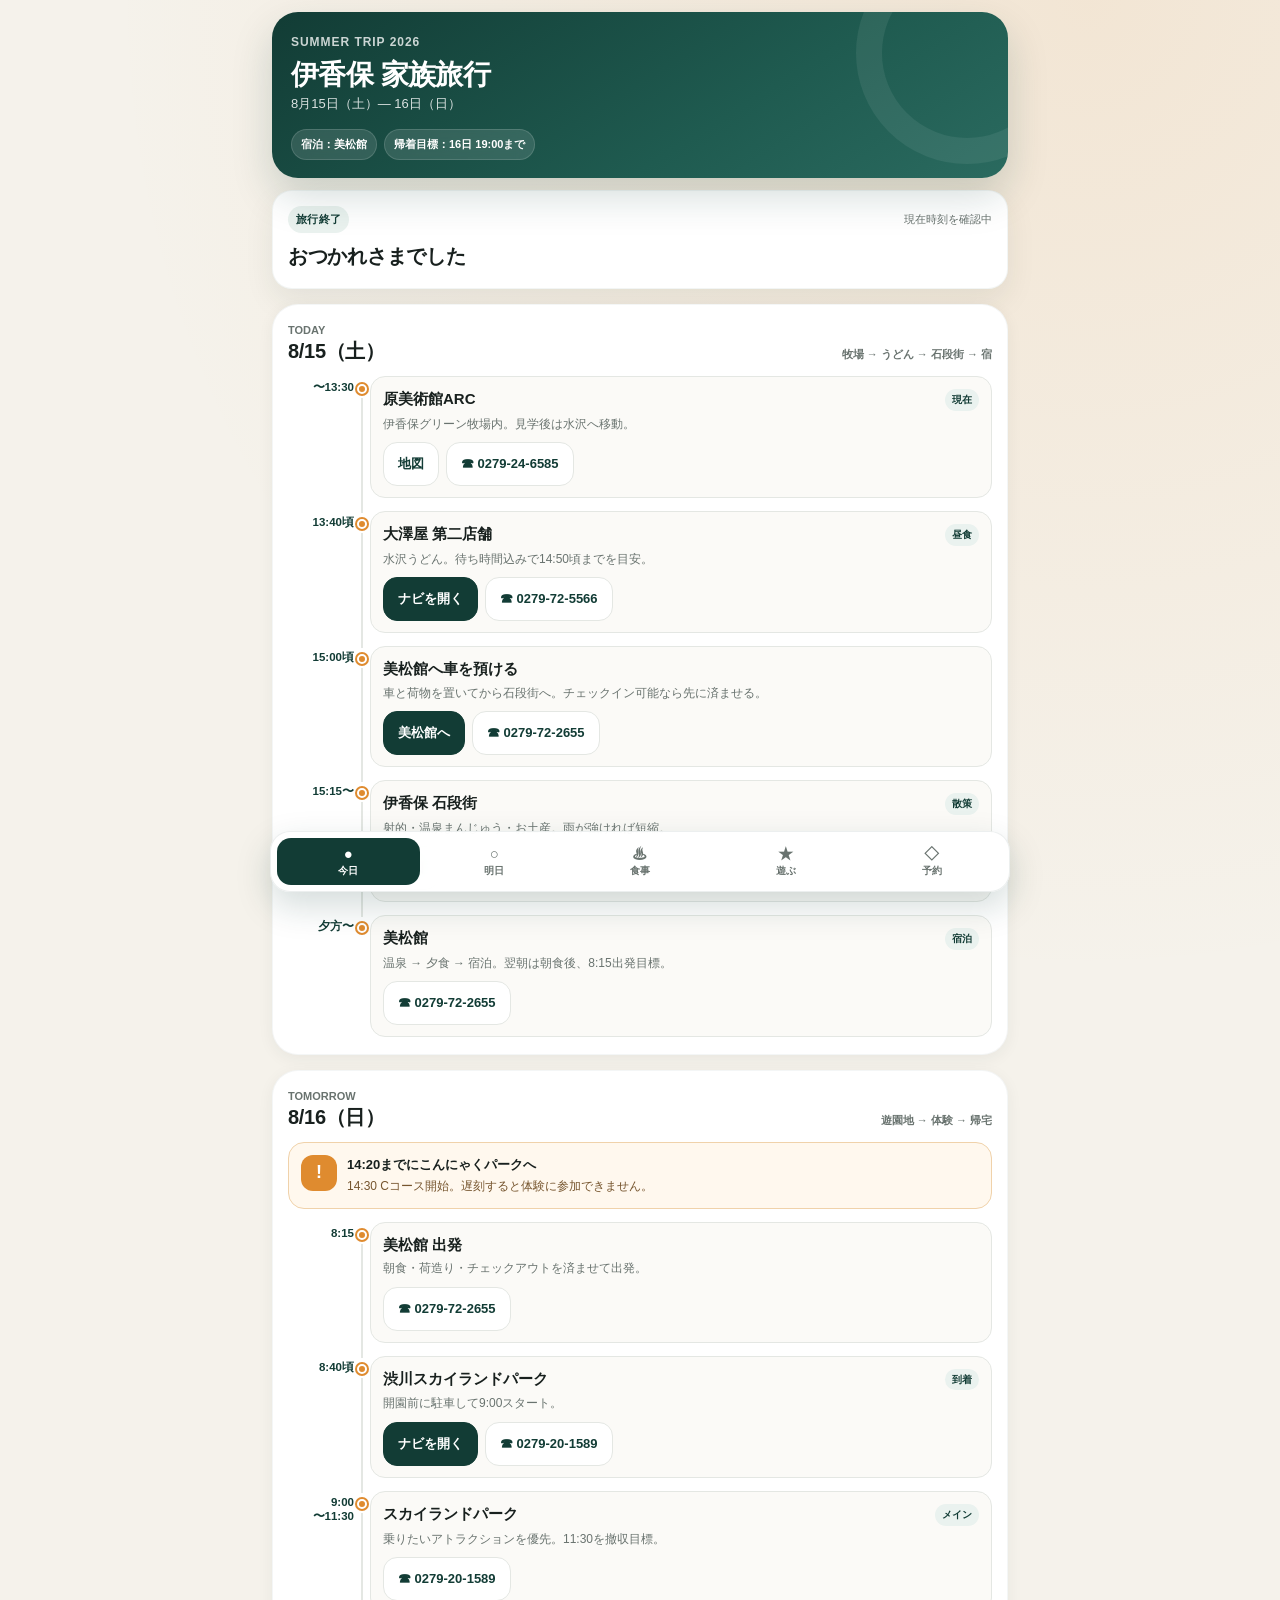
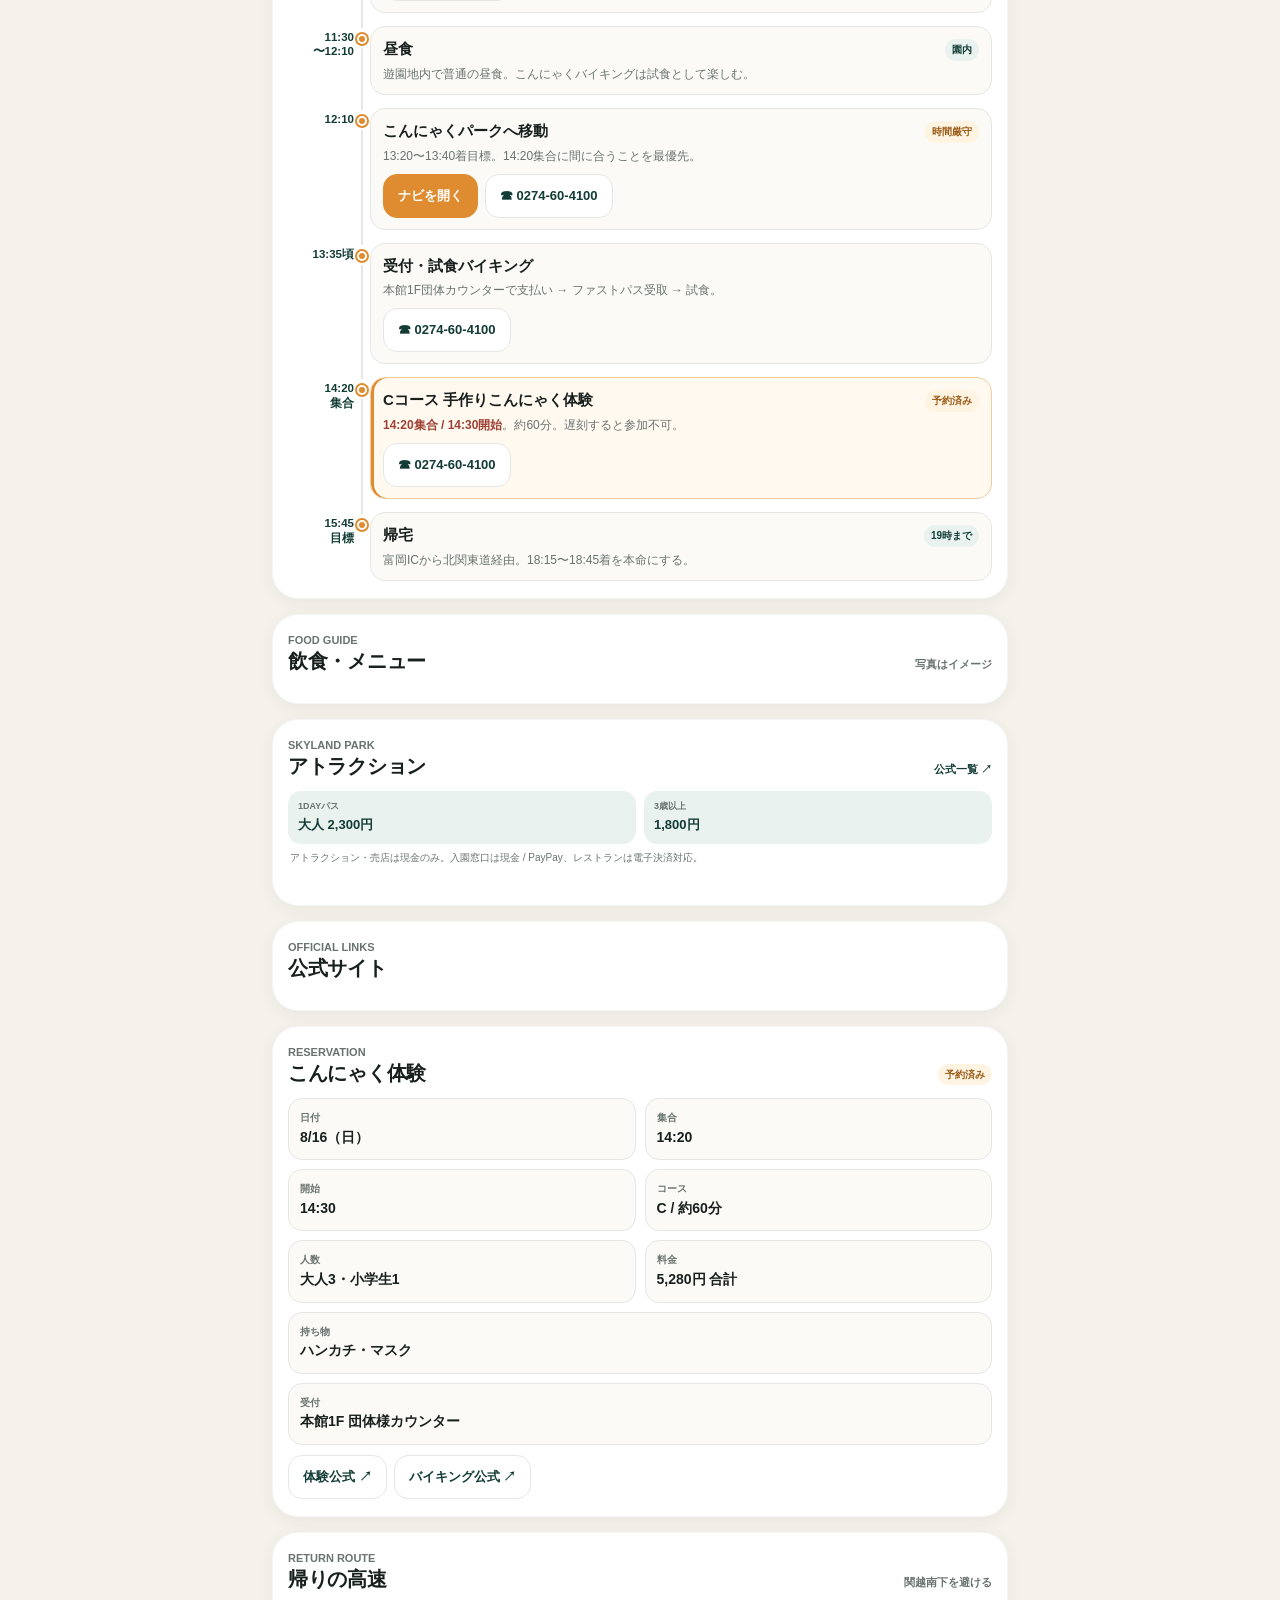
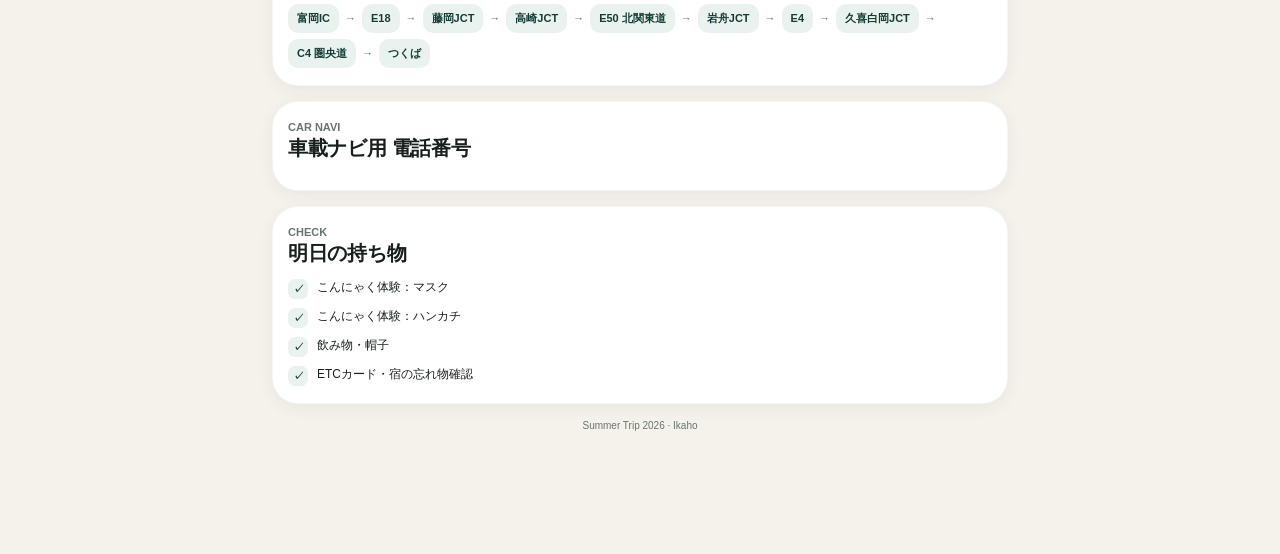
==== index.html @ 64f55c8f "Load detail cards without duplicating phonebook" ====
<!doctype html>
<html lang="ja">
<head>
  <meta charset="utf-8">
  <meta name="viewport" content="width=device-width,initial-scale=1,viewport-fit=cover">
  <meta name="theme-color" content="#123C35">
  <title>伊香保 家族旅行 2026</title>
  <link rel="stylesheet" href="styles.css">
</head>
<body>
  <main class="shell">
    <section class="hero" aria-label="旅行概要">
      <div class="eyebrow">SUMMER TRIP 2026</div>
      <h1>伊香保 家族旅行</h1>
      <p class="hero-sub">8月15日（土）— 16日（日）</p>
      <div class="hero-meta">
        <span class="meta-chip">宿泊：美松館</span>
        <span class="meta-chip">帰着目標：16日 19:00まで</span>
      </div>
    </section>

    <section class="now-card" aria-live="polite">
      <div class="now-label">
        <span id="nowBadge">次の予定</span>
        <span class="updated" id="updatedText">現在時刻を確認中</span>
      </div>
      <div class="now-main">
        <div>
          <div class="now-time" id="nowTime">—</div>
          <div class="now-title" id="nowTitle">予定を読み込み中</div>
          <div class="now-note" id="nowNote"></div>
        </div>
        <a class="action primary" id="nowAction" href="#" target="_blank" rel="noopener">ナビ</a>
      </div>
    </section>

    <section class="section" id="day1">
      <div class="section-head">
        <div><div class="section-kicker">TODAY</div><h2>8/15（土）</h2></div>
        <div class="section-kicker">牧場 → うどん → 石段街 → 宿</div>
      </div>
      <div class="timeline" id="day1Timeline"></div>
    </section>

    <section class="section" id="day2">
      <div class="section-head">
        <div><div class="section-kicker">TOMORROW</div><h2>8/16（日）</h2></div>
        <div class="section-kicker">遊園地 → 体験 → 帰宅</div>
      </div>
      <div class="alert">
        <div class="alert-icon">!</div>
        <div><strong>14:20までにこんにゃくパークへ</strong><p>14:30 Cコース開始。遅刻すると体験に参加できません。</p></div>
      </div>
      <div class="timeline" id="day2Timeline"></div>
    </section>

    <section class="section" id="food">
      <div class="section-head">
        <div><div class="section-kicker">FOOD GUIDE</div><h2>飲食・メニュー</h2></div>
        <div class="section-kicker">写真はイメージ</div>
      </div>
      <div class="media-stack" id="foodCards"></div>
    </section>

    <section class="section" id="attractions">
      <div class="section-head">
        <div><div class="section-kicker">SKYLAND PARK</div><h2>アトラクション</h2></div>
        <a class="text-link" href="https://www.skyland89.jp/attraction/" target="_blank" rel="noopener">公式一覧 ↗</a>
      </div>
      <div class="price-strip">
        <div><span>1DAYパス</span><strong>大人 2,300円</strong></div>
        <div><span>3歳以上</span><strong>1,800円</strong></div>
      </div>
      <div class="tiny-note">アトラクション・売店は現金のみ。入園窓口は現金 / PayPay、レストランは電子決済対応。</div>
      <div class="attraction-grid" id="attractionCards"></div>
      <div class="more-rides" id="moreRides"></div>
    </section>

    <section class="section" id="official">
      <div class="section-head"><div><div class="section-kicker">OFFICIAL LINKS</div><h2>公式サイト</h2></div></div>
      <div class="official-grid" id="officialLinks"></div>
    </section>

    <section class="section" id="reservation">
      <div class="section-head">
        <div><div class="section-kicker">RESERVATION</div><h2>こんにゃく体験</h2></div>
        <span class="tag orange">予約済み</span>
      </div>
      <div class="reserve-grid">
        <div class="info-box"><div class="k">日付</div><div class="v">8/16（日）</div></div>
        <div class="info-box"><div class="k">集合</div><div class="v">14:20</div></div>
        <div class="info-box"><div class="k">開始</div><div class="v">14:30</div></div>
        <div class="info-box"><div class="k">コース</div><div class="v">C / 約60分</div></div>
        <div class="info-box"><div class="k">人数</div><div class="v">大人3・小学生1</div></div>
        <div class="info-box"><div class="k">料金</div><div class="v">5,280円 合計</div></div>
        <div class="info-box wide"><div class="k">持ち物</div><div class="v">ハンカチ・マスク</div></div>
        <div class="info-box wide"><div class="k">受付</div><div class="v">本館1F 団体様カウンター</div></div>
      </div>
      <div class="button-row">
        <a class="action" href="https://www.konnyaku-park.com/kitchen/" target="_blank" rel="noopener">体験公式 ↗</a>
        <a class="action" href="https://www.konnyaku-park.com/free-buffet/" target="_blank" rel="noopener">バイキング公式 ↗</a>
      </div>
    </section>

    <section class="section" id="route">
      <div class="section-head">
        <div><div class="section-kicker">RETURN ROUTE</div><h2>帰りの高速</h2></div>
        <div class="section-kicker">関越南下を避ける</div>
      </div>
      <div class="route" id="returnRoute"></div>
    </section>

    <section class="section" id="phones">
      <div class="section-head"><div><div class="section-kicker">CAR NAVI</div><h2>車載ナビ用 電話番号</h2></div></div>
      <div class="phone-grid" id="phoneGrid"></div>
    </section>

    <section class="section">
      <div class="section-head"><div><div class="section-kicker">CHECK</div><h2>明日の持ち物</h2></div></div>
      <div class="tips">
        <div class="tip"><span class="check">✓</span><span>こんにゃく体験：マスク</span></div>
        <div class="tip"><span class="check">✓</span><span>こんにゃく体験：ハンカチ</span></div>
        <div class="tip"><span class="check">✓</span><span>飲み物・帽子</span></div>
        <div class="tip"><span class="check">✓</span><span>ETCカード・宿の忘れ物確認</span></div>
      </div>
    </section>

    <p class="fine">Summer Trip 2026 · Ikaho</p>
  </main>

  <nav class="bottom-nav" aria-label="ページ内ナビ">
    <a href="#day1" class="active"><span class="nav-icon">●</span>今日</a>
    <a href="#day2"><span class="nav-icon">○</span>明日</a>
    <a href="#food"><span class="nav-icon">♨</span>食事</a>
    <a href="#attractions"><span class="nav-icon">★</span>遊ぶ</a>
    <a href="#reservation"><span class="nav-icon">◇</span>予約</a>
  </nav>

  <script src="app.js"></script>
  <script src="details.js"></script>
</body>
</html>
---- styles.css ----
:root{
  --bg:#f5f2eb;--surface:#fff;--surface-2:#fbfaf7;--ink:#18201e;--muted:#69736f;
  --green:#123c35;--green-2:#1f5b50;--green-soft:#eaf2ef;--amber:#df8b2f;--amber-soft:#fff3e2;
  --red:#9f4135;--line:#e4e7e3;--shadow:0 12px 30px rgba(28,49,43,.08);--shadow-soft:0 4px 16px rgba(28,49,43,.06);
  --r-xl:26px;--r-lg:20px;--r-md:15px
}
*{box-sizing:border-box}html{scroll-behavior:smooth;scroll-padding-top:12px}
body{margin:0;background:radial-gradient(circle at 85% 0%,rgba(223,139,47,.12),transparent 25%),var(--bg);color:var(--ink);font-family:-apple-system,BlinkMacSystemFont,"Segoe UI","Hiragino Sans","Yu Gothic UI","Noto Sans JP",sans-serif;line-height:1.55;-webkit-font-smoothing:antialiased;padding-bottom:calc(92px + env(safe-area-inset-bottom))}
a{color:inherit}button,a{-webkit-tap-highlight-color:transparent}.shell{width:min(100%,760px);margin:0 auto;padding:12px 12px 28px}
.hero{background:linear-gradient(148deg,#123c35 0%,#1f5b50 62%,#2a6a5f 100%);color:#fff;border-radius:var(--r-xl);padding:21px 19px 18px;box-shadow:0 18px 40px rgba(18,60,53,.18);position:relative;overflow:hidden}
.hero:after{content:"";position:absolute;width:170px;height:170px;border-radius:50%;right:-70px;top:-70px;border:26px solid rgba(255,255,255,.07)}
.eyebrow{font-size:12px;letter-spacing:.08em;font-weight:800;opacity:.78}.hero h1{margin:7px 0 3px;font-size:28px;line-height:1.15;letter-spacing:-.02em}.hero-sub{font-size:13px;opacity:.84;margin:0}.hero-meta{display:flex;gap:7px;flex-wrap:wrap;margin-top:15px}.meta-chip{font-size:11px;font-weight:750;background:rgba(255,255,255,.12);border:1px solid rgba(255,255,255,.14);padding:6px 9px;border-radius:999px;backdrop-filter:blur(8px)}
.now-card{margin-top:12px;background:var(--surface);border-radius:var(--r-lg);padding:15px;box-shadow:var(--shadow);border:1px solid rgba(18,60,53,.05)}.now-label{display:flex;justify-content:space-between;align-items:center;gap:10px;margin-bottom:9px}.now-label span:first-child{font-size:11px;font-weight:850;color:var(--green);background:var(--green-soft);padding:5px 8px;border-radius:999px;letter-spacing:.03em}.now-label .updated{font-size:11px;color:var(--muted)}.now-main{display:grid;grid-template-columns:1fr auto;gap:12px;align-items:center}.now-time{font-size:12px;color:var(--muted);font-weight:750}.now-title{font-size:20px;line-height:1.25;font-weight:850;margin-top:2px;letter-spacing:-.015em}.now-note{font-size:12px;color:var(--muted);margin-top:4px}
.action{display:inline-flex;align-items:center;justify-content:center;gap:6px;min-width:44px;min-height:44px;padding:0 14px;border-radius:14px;text-decoration:none;font-size:13px;font-weight:800;border:1px solid var(--line);background:#fff;color:var(--green);white-space:nowrap}.action.primary{background:var(--green);color:#fff;border-color:var(--green)}.action.warn{background:var(--amber);color:#fff;border-color:var(--amber)}.action.small{min-height:44px;padding:0 11px;font-size:12px;border-radius:11px}.text-link{font-size:11px;font-weight:800;text-decoration:none;color:var(--green)}
.section{margin-top:15px;background:var(--surface);border-radius:var(--r-xl);padding:17px 15px;box-shadow:var(--shadow-soft);border:1px solid rgba(18,60,53,.045)}.section-head{display:flex;justify-content:space-between;align-items:end;gap:10px;margin-bottom:13px}.section h2{margin:0;font-size:20px;line-height:1.2;letter-spacing:-.015em}.section-kicker{font-size:11px;color:var(--muted);font-weight:750}.timeline{display:flex;flex-direction:column}.event{display:grid;grid-template-columns:66px 1fr;gap:16px;position:relative;padding-bottom:13px}.event:last-child{padding-bottom:0}.event:before{content:"";position:absolute;left:73px;top:22px;bottom:-2px;width:2px;background:var(--line)}.event:last-child:before{display:none}.time{font-size:11.5px;font-weight:850;color:var(--green);padding-top:4px;text-align:right;line-height:1.25}.dot{position:absolute;left:69px;top:8px;width:10px;height:10px;border-radius:50%;background:var(--amber);border:2px solid var(--surface);box-shadow:0 0 0 2px var(--amber)}.event-card{background:var(--surface-2);border:1px solid var(--line);border-radius:var(--r-md);padding:12px 12px 11px}.event-card.current{border-color:#b7d1ca;background:#f4faf7;box-shadow:inset 3px 0 0 var(--green)}.event-card.reserve{border-color:#f0cc9e;background:#fff9f0;box-shadow:inset 3px 0 0 var(--amber)}.title-row{display:flex;align-items:start;justify-content:space-between;gap:8px}.event-title{font-size:15px;font-weight:850;line-height:1.35}.tag{flex:none;font-size:10px;font-weight:850;padding:3px 7px;border-radius:999px;background:var(--green-soft);color:var(--green)}.tag.orange{background:var(--amber-soft);color:#9b5a15}.event-text{font-size:12px;color:var(--muted);margin-top:4px}.event-phone{font-size:11px;font-weight:800;color:var(--green);margin-top:6px}.event-actions{display:flex;gap:7px;flex-wrap:wrap;margin-top:9px}.alert{display:grid;grid-template-columns:36px 1fr;gap:10px;align-items:start;background:#fff8ee;border:1px solid #f0d2aa;border-radius:16px;padding:12px;margin:1px 0 13px}.alert-icon{width:36px;height:36px;border-radius:12px;background:var(--amber);color:#fff;display:flex;align-items:center;justify-content:center;font-weight:900;font-size:18px}.alert strong{display:block;font-size:13px}.alert p{margin:2px 0 0;font-size:12px;color:#76552e}
.media-stack{display:grid;gap:11px}.media-card{display:grid;grid-template-columns:108px 1fr;min-height:120px;border:1px solid var(--line);border-radius:17px;overflow:hidden;background:var(--surface-2)}.media-thumb{position:relative;min-height:120px;background:linear-gradient(135deg,var(--green-soft),#d8e6df);overflow:hidden}.media-thumb img{width:100%;height:100%;position:absolute;inset:0;object-fit:cover}.media-thumb.img-fallback:after{content:"PHOTO";position:absolute;inset:0;display:grid;place-items:center;color:var(--green);font-size:10px;font-weight:900;letter-spacing:.08em}.media-body{padding:11px 11px 10px;min-width:0}.media-overline{font-size:9px;font-weight:850;color:var(--amber);letter-spacing:.06em}.media-title{font-size:15px;font-weight:900;margin-top:2px}.media-desc{font-size:11px;color:var(--muted);margin-top:3px}.menu-list{display:flex;flex-wrap:wrap;gap:5px;margin-top:8px}.menu-chip{font-size:10px;font-weight:750;padding:4px 7px;border-radius:999px;background:#fff;border:1px solid var(--line)}.card-links{display:flex;flex-wrap:wrap;gap:6px;margin-top:9px}.card-links a{font-size:10px;font-weight:850;text-decoration:none;color:var(--green);padding:6px 8px;border:1px solid var(--line);background:#fff;border-radius:9px}.notice-line{font-size:10px;color:#8a612d;margin-top:7px;font-weight:700}
.price-strip{display:grid;grid-template-columns:1fr 1fr;gap:8px;margin-bottom:6px}.price-strip>div{background:var(--green-soft);border-radius:13px;padding:9px 10px}.price-strip span{display:block;font-size:9px;color:var(--muted);font-weight:750}.price-strip strong{display:block;font-size:13px;color:var(--green);margin-top:1px}.tiny-note{font-size:10px;color:var(--muted);margin:6px 2px 12px}.attraction-grid{display:grid;grid-template-columns:1fr 1fr;gap:9px}.ride-card{border:1px solid var(--line);border-radius:15px;overflow:hidden;background:var(--surface-2)}.ride-photo{aspect-ratio:16/10;background:linear-gradient(135deg,#dfece7,#f4e5ce);overflow:hidden;position:relative}.ride-photo img{width:100%;height:100%;object-fit:cover;position:absolute;inset:0}.ride-photo.img-fallback:after{content:"RIDE";position:absolute;inset:0;display:grid;place-items:center;font-size:10px;font-weight:900;color:var(--green)}.ride-body{padding:9px}.ride-title{font-size:13px;font-weight:900;line-height:1.3}.ride-meta{font-size:10px;color:var(--muted);margin-top:3px;min-height:30px}.ride-price{font-size:11px;font-weight:850;color:var(--green);margin-top:5px}.ride-link{display:inline-block;margin-top:7px;font-size:10px;font-weight:850;text-decoration:none;color:var(--green)}.more-rides{display:flex;flex-wrap:wrap;gap:5px;margin-top:10px}.more-rides span{font-size:10px;padding:5px 7px;border-radius:999px;background:#f2f4f2;color:#52605b;font-weight:700}
.official-grid{display:grid;grid-template-columns:1fr 1fr;gap:8px}.official-link{display:flex;align-items:center;justify-content:space-between;gap:8px;padding:11px 12px;border:1px solid var(--line);background:var(--surface-2);border-radius:13px;text-decoration:none}.official-link strong{font-size:12px}.official-link span{font-size:13px;color:var(--green)}
.reserve-grid{display:grid;grid-template-columns:1fr 1fr;gap:9px}.info-box{background:var(--surface-2);border:1px solid var(--line);border-radius:14px;padding:11px}.info-box .k{font-size:10px;color:var(--muted);font-weight:750}.info-box .v{font-size:14px;font-weight:850;margin-top:1px}.info-box.wide{grid-column:1/-1}.button-row{display:flex;flex-wrap:wrap;gap:7px;margin-top:10px}.route{display:flex;flex-wrap:wrap;gap:6px;align-items:center}.route-chip{background:var(--green-soft);color:var(--green);padding:6px 9px;border-radius:10px;font-size:11px;font-weight:800}.route-arrow{font-size:11px;color:var(--muted)}
.phone-grid{display:grid;grid-template-columns:1fr 1fr;gap:8px}.phone-item{padding:10px 11px;border:1px solid var(--line);background:var(--surface-2);border-radius:13px}.phone-name{font-size:11px;color:var(--muted);font-weight:750}.phone-number{font-size:14px;font-weight:900;margin-top:2px}.phone-number a{text-decoration:none;color:var(--green)}
.tips{display:grid;gap:8px}.tip{display:flex;gap:9px;align-items:flex-start;font-size:12px}.check{width:20px;height:20px;flex:none;border-radius:7px;background:var(--green-soft);color:var(--green);display:flex;align-items:center;justify-content:center;font-weight:900;font-size:11px;margin-top:1px}.bottom-nav{position:fixed;left:50%;transform:translateX(-50%);bottom:max(8px,env(safe-area-inset-bottom));width:min(calc(100% - 20px),740px);z-index:50;display:grid;grid-template-columns:repeat(5,1fr);gap:3px;background:rgba(255,255,255,.94);border:1px solid rgba(18,60,53,.08);box-shadow:0 14px 35px rgba(18,60,53,.18);border-radius:20px;padding:6px;backdrop-filter:blur(18px)}.bottom-nav a{text-decoration:none;text-align:center;border-radius:14px;padding:8px 2px 7px;font-size:10px;font-weight:800;color:var(--muted);line-height:1.2;min-height:47px}.bottom-nav a.active{background:var(--green);color:#fff}.nav-icon{display:block;font-size:15px;line-height:1;margin-bottom:4px}.fine{font-size:10px;color:var(--muted);text-align:center;margin:14px 0 0}.danger{color:var(--red)}
@media(max-width:430px){.shell{padding:10px 10px 22px}.hero{padding:19px 17px 16px;border-radius:23px}.hero h1{font-size:26px}.now-title{font-size:18px}.section{padding:15px 13px;border-radius:22px}.event{grid-template-columns:64px 1fr;gap:16px}.event:before{left:71px}.dot{left:67px}.media-card{grid-template-columns:100px 1fr}.official-grid,.phone-grid{grid-template-columns:1fr 1fr}}
@media(max-width:360px){.now-main{grid-template-columns:1fr}.now-main .action{width:100%}.reserve-grid,.price-strip,.attraction-grid,.official-grid,.phone-grid{grid-template-columns:1fr}.info-box.wide{grid-column:auto}.media-card{grid-template-columns:1fr}.media-thumb{aspect-ratio:16/7;min-height:0}.bottom-nav a{font-size:9px}}
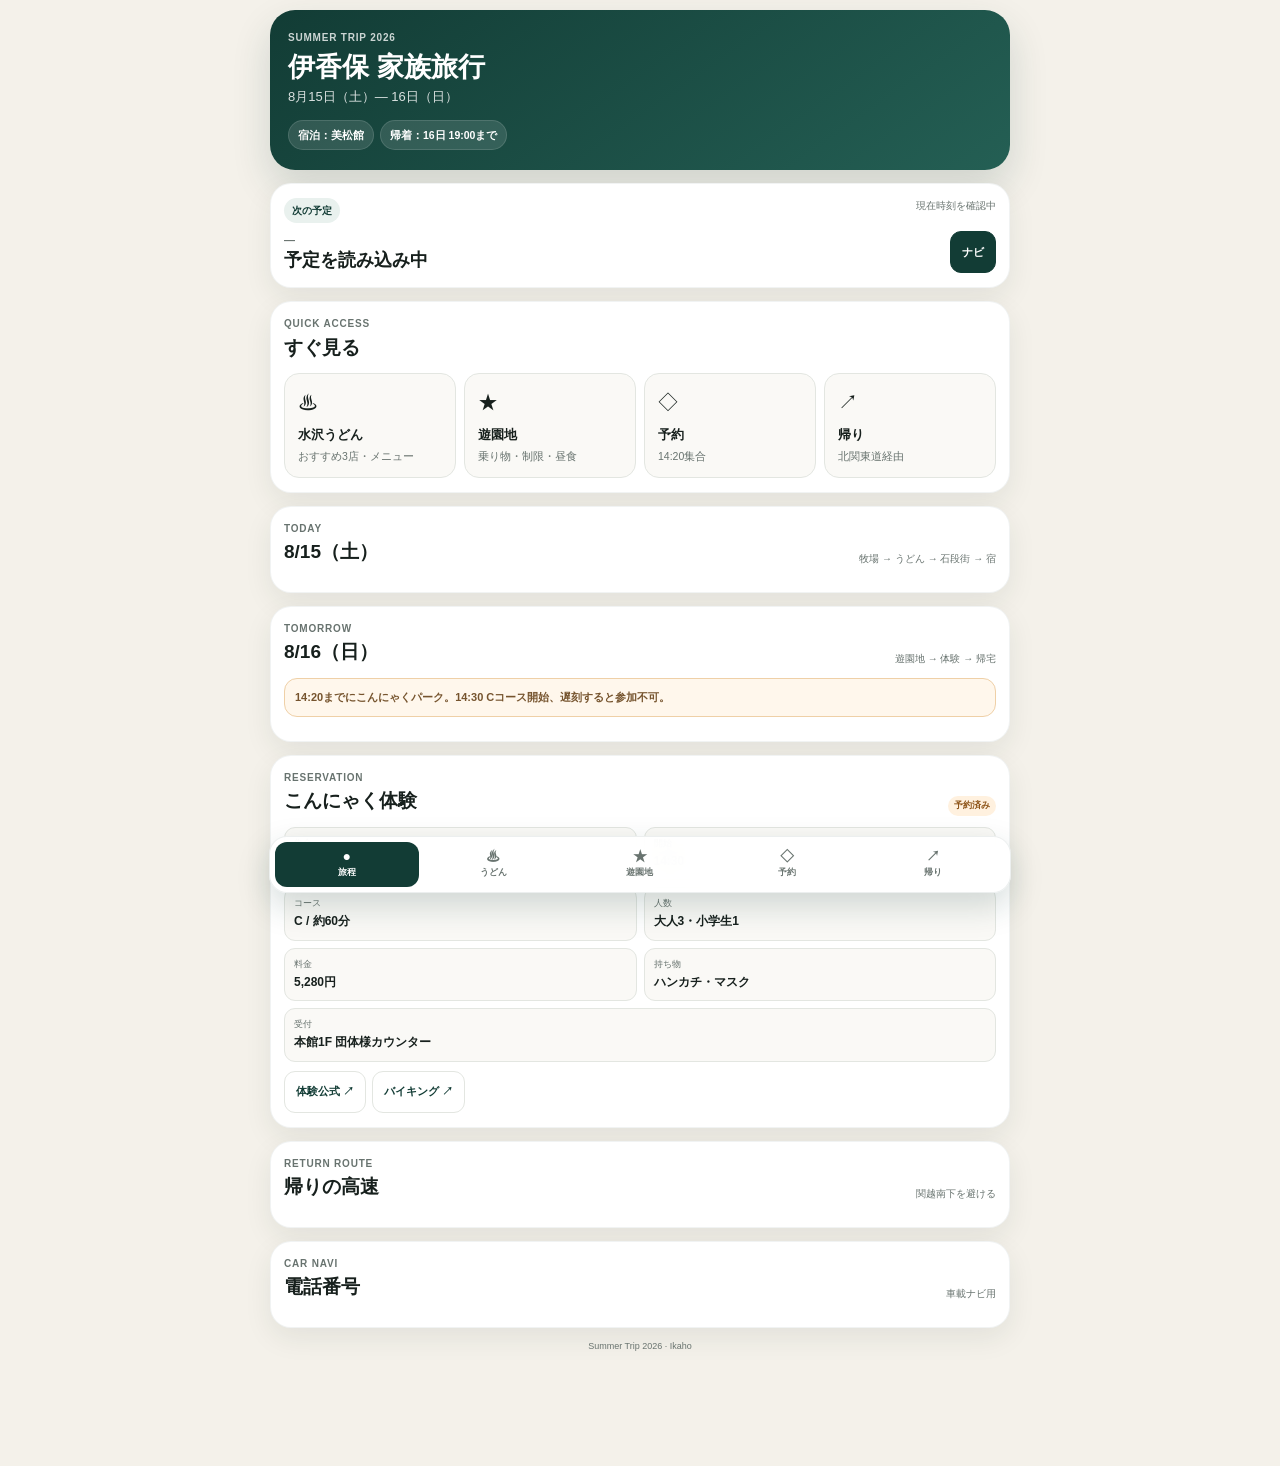
==== commit 4a0c35a2: "Redesign trip home and split detail pages" ====
--- a/index.html
+++ b/index.html
@@ -1,142 +1,10 @@
-<!doctype html>
-<html lang="ja">
-<head>
-  <meta charset="utf-8">
-  <meta name="viewport" content="width=device-width,initial-scale=1,viewport-fit=cover">
-  <meta name="theme-color" content="#123C35">
-  <title>伊香保 家族旅行 2026</title>
-  <link rel="stylesheet" href="styles.css">
-</head>
-<body>
-  <main class="shell">
-    <section class="hero" aria-label="旅行概要">
-      <div class="eyebrow">SUMMER TRIP 2026</div>
-      <h1>伊香保 家族旅行</h1>
-      <p class="hero-sub">8月15日（土）— 16日（日）</p>
-      <div class="hero-meta">
-        <span class="meta-chip">宿泊：美松館</span>
-        <span class="meta-chip">帰着目標：16日 19:00まで</span>
-      </div>
-    </section>
-
-    <section class="now-card" aria-live="polite">
-      <div class="now-label">
-        <span id="nowBadge">次の予定</span>
-        <span class="updated" id="updatedText">現在時刻を確認中</span>
-      </div>
-      <div class="now-main">
-        <div>
-          <div class="now-time" id="nowTime">—</div>
-          <div class="now-title" id="nowTitle">予定を読み込み中</div>
-          <div class="now-note" id="nowNote"></div>
-        </div>
-        <a class="action primary" id="nowAction" href="#" target="_blank" rel="noopener">ナビ</a>
-      </div>
-    </section>
-
-    <section class="section" id="day1">
-      <div class="section-head">
-        <div><div class="section-kicker">TODAY</div><h2>8/15（土）</h2></div>
-        <div class="section-kicker">牧場 → うどん → 石段街 → 宿</div>
-      </div>
-      <div class="timeline" id="day1Timeline"></div>
-    </section>
-
-    <section class="section" id="day2">
-      <div class="section-head">
-        <div><div class="section-kicker">TOMORROW</div><h2>8/16（日）</h2></div>
-        <div class="section-kicker">遊園地 → 体験 → 帰宅</div>
-      </div>
-      <div class="alert">
-        <div class="alert-icon">!</div>
-        <div><strong>14:20までにこんにゃくパークへ</strong><p>14:30 Cコース開始。遅刻すると体験に参加できません。</p></div>
-      </div>
-      <div class="timeline" id="day2Timeline"></div>
-    </section>
-
-    <section class="section" id="food">
-      <div class="section-head">
-        <div><div class="section-kicker">FOOD GUIDE</div><h2>飲食・メニュー</h2></div>
-        <div class="section-kicker">写真はイメージ</div>
-      </div>
-      <div class="media-stack" id="foodCards"></div>
-    </section>
-
-    <section class="section" id="attractions">
-      <div class="section-head">
-        <div><div class="section-kicker">SKYLAND PARK</div><h2>アトラクション</h2></div>
-        <a class="text-link" href="https://www.skyland89.jp/attraction/" target="_blank" rel="noopener">公式一覧 ↗</a>
-      </div>
-      <div class="price-strip">
-        <div><span>1DAYパス</span><strong>大人 2,300円</strong></div>
-        <div><span>3歳以上</span><strong>1,800円</strong></div>
-      </div>
-      <div class="tiny-note">アトラクション・売店は現金のみ。入園窓口は現金 / PayPay、レストランは電子決済対応。</div>
-      <div class="attraction-grid" id="attractionCards"></div>
-      <div class="more-rides" id="moreRides"></div>
-    </section>
-
-    <section class="section" id="official">
-      <div class="section-head"><div><div class="section-kicker">OFFICIAL LINKS</div><h2>公式サイト</h2></div></div>
-      <div class="official-grid" id="officialLinks"></div>
-    </section>
-
-    <section class="section" id="reservation">
-      <div class="section-head">
-        <div><div class="section-kicker">RESERVATION</div><h2>こんにゃく体験</h2></div>
-        <span class="tag orange">予約済み</span>
-      </div>
-      <div class="reserve-grid">
-        <div class="info-box"><div class="k">日付</div><div class="v">8/16（日）</div></div>
-        <div class="info-box"><div class="k">集合</div><div class="v">14:20</div></div>
-        <div class="info-box"><div class="k">開始</div><div class="v">14:30</div></div>
-        <div class="info-box"><div class="k">コース</div><div class="v">C / 約60分</div></div>
-        <div class="info-box"><div class="k">人数</div><div class="v">大人3・小学生1</div></div>
-        <div class="info-box"><div class="k">料金</div><div class="v">5,280円 合計</div></div>
-        <div class="info-box wide"><div class="k">持ち物</div><div class="v">ハンカチ・マスク</div></div>
-        <div class="info-box wide"><div class="k">受付</div><div class="v">本館1F 団体様カウンター</div></div>
-      </div>
-      <div class="button-row">
-        <a class="action" href="https://www.konnyaku-park.com/kitchen/" target="_blank" rel="noopener">体験公式 ↗</a>
-        <a class="action" href="https://www.konnyaku-park.com/free-buffet/" target="_blank" rel="noopener">バイキング公式 ↗</a>
-      </div>
-    </section>
-
-    <section class="section" id="route">
-      <div class="section-head">
-        <div><div class="section-kicker">RETURN ROUTE</div><h2>帰りの高速</h2></div>
-        <div class="section-kicker">関越南下を避ける</div>
-      </div>
-      <div class="route" id="returnRoute"></div>
-    </section>
-
-    <section class="section" id="phones">
-      <div class="section-head"><div><div class="section-kicker">CAR NAVI</div><h2>車載ナビ用 電話番号</h2></div></div>
-      <div class="phone-grid" id="phoneGrid"></div>
-    </section>
-
-    <section class="section">
-      <div class="section-head"><div><div class="section-kicker">CHECK</div><h2>明日の持ち物</h2></div></div>
-      <div class="tips">
-        <div class="tip"><span class="check">✓</span><span>こんにゃく体験：マスク</span></div>
-        <div class="tip"><span class="check">✓</span><span>こんにゃく体験：ハンカチ</span></div>
-        <div class="tip"><span class="check">✓</span><span>飲み物・帽子</span></div>
-        <div class="tip"><span class="check">✓</span><span>ETCカード・宿の忘れ物確認</span></div>
-      </div>
-    </section>
-
-    <p class="fine">Summer Trip 2026 · Ikaho</p>
-  </main>
-
-  <nav class="bottom-nav" aria-label="ページ内ナビ">
-    <a href="#day1" class="active"><span class="nav-icon">●</span>今日</a>
-    <a href="#day2"><span class="nav-icon">○</span>明日</a>
-    <a href="#food"><span class="nav-icon">♨</span>食事</a>
-    <a href="#attractions"><span class="nav-icon">★</span>遊ぶ</a>
-    <a href="#reservation"><span class="nav-icon">◇</span>予約</a>
-  </nav>
-
-  <script src="app.js"></script>
-  <script src="details.js"></script>
-</body>
-</html>
+<!doctype html><html lang="ja"><head><meta charset="utf-8"><meta name="viewport" content="width=device-width,initial-scale=1,viewport-fit=cover"><meta name="theme-color" content="#123c35"><title>伊香保 家族旅行 2026</title><link rel="stylesheet" href="v4.css"></head><body><main class="shell">
+<section class="hero"><div class="eyebrow">SUMMER TRIP 2026</div><h1>伊香保 家族旅行</h1><p>8月15日（土）— 16日（日）</p><div class="chips"><span class="chip">宿泊：美松館</span><span class="chip">帰着：16日 19:00まで</span></div></section>
+<section class="now"><div class="now-top"><span class="badge" id="nowBadge">次の予定</span><span class="updated" id="updatedText">現在時刻を確認中</span></div><div class="now-main"><div><div class="now-time" id="nowTime">—</div><div class="now-title" id="nowTitle">予定を読み込み中</div><div class="now-note" id="nowNote"></div></div><a class="btn primary" id="nowAction" href="#">ナビ</a></div></section>
+<section class="section"><div class="head"><div><div class="kicker">QUICK ACCESS</div><h2>すぐ見る</h2></div></div><div class="quick"><a href="udon.html"><div class="ico">♨</div><b>水沢うどん</b><span>おすすめ3店・メニュー</span></a><a href="skyland.html"><div class="ico">★</div><b>遊園地</b><span>乗り物・制限・昼食</span></a><a href="#reservation"><div class="ico">◇</div><b>予約</b><span>14:20集合</span></a><a href="#route"><div class="ico">↗</div><b>帰り</b><span>北関東道経由</span></a></div></section>
+<section class="section" id="day1"><div class="head"><div><div class="kicker">TODAY</div><h2>8/15（土）</h2></div><div class="sub">牧場 → うどん → 石段街 → 宿</div></div><div class="timeline" id="day1Timeline"></div></section>
+<section class="section" id="day2"><div class="head"><div><div class="kicker">TOMORROW</div><h2>8/16（日）</h2></div><div class="sub">遊園地 → 体験 → 帰宅</div></div><div class="alert">14:20までにこんにゃくパーク。14:30 Cコース開始、遅刻すると参加不可。</div><div class="timeline" id="day2Timeline"></div></section>
+<section class="section" id="reservation"><div class="head"><div><div class="kicker">RESERVATION</div><h2>こんにゃく体験</h2></div><span class="tag orange">予約済み</span></div><div class="info-grid"><div class="info"><small>集合</small><b>14:20</b></div><div class="info"><small>開始</small><b>14:30</b></div><div class="info"><small>コース</small><b>C / 約60分</b></div><div class="info"><small>人数</small><b>大人3・小学生1</b></div><div class="info"><small>料金</small><b>5,280円</b></div><div class="info"><small>持ち物</small><b>ハンカチ・マスク</b></div><div class="info wide"><small>受付</small><b>本館1F 団体様カウンター</b></div></div><div class="btns"><a class="btn" href="https://www.konnyaku-park.com/kitchen/" target="_blank">体験公式 ↗</a><a class="btn" href="https://www.konnyaku-park.com/free-buffet/" target="_blank">バイキング ↗</a></div></section>
+<section class="section" id="route"><div class="head"><div><div class="kicker">RETURN ROUTE</div><h2>帰りの高速</h2></div><div class="sub">関越南下を避ける</div></div><div class="route" id="routeList"></div></section>
+<section class="section"><div class="head"><div><div class="kicker">CAR NAVI</div><h2>電話番号</h2></div><div class="sub">車載ナビ用</div></div><div class="phones" id="phones"></div></section>
+<p class="fine">Summer Trip 2026 · Ikaho</p></main><nav class="bottom"><a class="active" href="index.html#day1"><span class="navico">●</span>旅程</a><a href="udon.html"><span class="navico">♨</span>うどん</a><a href="skyland.html"><span class="navico">★</span>遊園地</a><a href="index.html#reservation"><span class="navico">◇</span>予約</a><a href="index.html#route"><span class="navico">↗</span>帰り</a></nav><script src="trip.js"></script></body></html>
--- a/v4.css
+++ b/v4.css
@@ -0,0 +1 @@
+:root{--bg:#f4f1ea;--surface:#fff;--ink:#17201d;--muted:#68736f;--green:#123c35;--soft:#e9f1ee;--amber:#d9892f;--amberSoft:#fff1df;--line:#e3e6e1;--shadow:0 10px 28px rgba(24,51,44,.08)} *{box-sizing:border-box}html{scroll-behavior:smooth}body{margin:0;background:var(--bg);color:var(--ink);font-family:-apple-system,BlinkMacSystemFont,"Segoe UI","Hiragino Sans","Noto Sans JP",sans-serif;line-height:1.55;-webkit-font-smoothing:antialiased;padding-bottom:84px}a{color:inherit}.shell{width:min(100%,760px);margin:auto;padding:10px 10px 28px}.hero{background:linear-gradient(145deg,#123c35,#245f54);color:#fff;border-radius:25px;padding:20px 18px;box-shadow:0 17px 38px rgba(18,60,53,.16)}.eyebrow,.kicker{font-size:10px;font-weight:850;letter-spacing:.08em}.eyebrow{opacity:.78}.kicker{color:var(--muted)}.hero h1{font-size:27px;line-height:1.15;margin:6px 0 4px}.hero p{font-size:13px;margin:0;opacity:.84}.chips{display:flex;gap:6px;flex-wrap:wrap;margin-top:13px}.chip{font-size:10.5px;font-weight:750;background:rgba(255,255,255,.12);padding:6px 9px;border-radius:999px;border:1px solid rgba(255,255,255,.13)} .section,.now{margin-top:13px;background:var(--surface);border:1px solid rgba(18,60,53,.06);border-radius:21px;padding:14px 13px;box-shadow:var(--shadow)}.head{display:flex;align-items:end;justify-content:space-between;gap:10px;margin-bottom:11px}.head h2{margin:1px 0 0;font-size:19px}.sub{font-size:10px;color:var(--muted);text-align:right}.now-top{display:flex;justify-content:space-between;gap:8px}.badge{font-size:10px;font-weight:850;color:var(--green);background:var(--soft);border-radius:999px;padding:5px 8px}.updated{font-size:10px;color:var(--muted)}.now-main{display:grid;grid-template-columns:1fr auto;gap:10px;align-items:center;margin-top:8px}.now-time{font-size:11px;color:var(--muted);font-weight:800}.now-title{font-size:18px;font-weight:900;line-height:1.25}.now-note{font-size:11px;color:var(--muted);margin-top:2px}.btns{display:flex;gap:6px;flex-wrap:wrap;margin-top:9px}.btn{display:inline-flex;align-items:center;justify-content:center;min-height:42px;padding:0 11px;border:1px solid var(--line);border-radius:11px;background:#fff;color:var(--green);text-decoration:none;font-size:11px;font-weight:850}.btn.primary{background:var(--green);color:#fff;border-color:var(--green)}.btn.amber{background:var(--amber);color:#fff;border-color:var(--amber)} .quick{display:grid;grid-template-columns:1fr 1fr;gap:8px}.quick a{display:block;text-decoration:none;background:#faf9f6;border:1px solid var(--line);border-radius:15px;padding:13px;min-height:92px}.quick b{display:block;font-size:13px;margin-top:7px}.quick span{display:block;font-size:10.5px;color:var(--muted);margin-top:2px}.quick .ico{font-size:20px} .timeline{display:flex;flex-direction:column}.event{display:grid;grid-template-columns:60px 1fr;gap:14px;position:relative;padding-bottom:11px}.event:last-child{padding-bottom:0}.event:before{content:"";position:absolute;left:66px;top:21px;bottom:-1px;width:2px;background:var(--line)}.event:last-child:before{display:none}.dot{position:absolute;left:62px;top:7px;width:10px;height:10px;border-radius:50%;background:var(--amber);border:2px solid #fff;box-shadow:0 0 0 2px var(--amber)}.time{font-size:10.5px;font-weight:850;color:var(--green);text-align:right;line-height:1.25;padding-top:2px}.card{background:#faf9f6;border:1px solid var(--line);border-radius:13px;padding:10px}.card.current{background:#f2f9f6;border-color:#b7d1ca;box-shadow:inset 3px 0 0 var(--green)}.card.reserve{background:#fff8ef;border-color:#efd0a7;box-shadow:inset 3px 0 0 var(--amber)}.title{font-size:13.5px;font-weight:900}.text{font-size:11px;color:var(--muted);margin-top:3px}.tag{float:right;font-size:9px;font-weight:850;background:var(--soft);color:var(--green);padding:3px 6px;border-radius:999px}.tag.orange{background:var(--amberSoft);color:#8d5317}.alert{background:#fff7ec;border:1px solid #efd0a7;border-radius:13px;padding:10px;font-size:11px;color:#76542e;font-weight:750;margin-bottom:10px}.info-grid{display:grid;grid-template-columns:1fr 1fr;gap:7px}.info{background:#faf9f6;border:1px solid var(--line);border-radius:11px;padding:9px}.info small{display:block;color:var(--muted);font-size:9px}.info b{display:block;font-size:12px;margin-top:1px}.wide{grid-column:1/-1}.route{display:flex;flex-wrap:wrap;gap:5px;align-items:center}.route span{font-size:10px;font-weight:800;background:var(--soft);color:var(--green);padding:6px 7px;border-radius:8px}.route i{font-style:normal;color:var(--muted);font-size:9px}.phones{display:grid;gap:6px}.phone{display:flex;justify-content:space-between;gap:8px;border-bottom:1px solid var(--line);padding:7px 2px;font-size:11px}.phone:last-child{border:0}.phone b{font-weight:850}.phone a{font-weight:900;color:var(--green);text-decoration:none} .pagehead{display:flex;justify-content:space-between;align-items:center;margin:1px 1px 9px}.back{min-height:42px;display:inline-flex;align-items:center;padding:0 11px;background:#fff;border:1px solid var(--line);border-radius:12px;text-decoration:none;font-size:11px;font-weight:850;color:var(--green)}.pagelabel{font-size:10px;color:var(--muted);font-weight:850}.detail{background:#fff;border:1px solid var(--line);border-radius:22px;overflow:hidden;box-shadow:var(--shadow)}.detail-body{padding:17px}.detail h1{font-size:26px;line-height:1.12;margin:4px 0 6px}.detail p{font-size:11.5px;color:var(--muted);margin:0}.summary{display:grid;grid-template-columns:repeat(3,1fr);gap:1px;background:var(--line);border-top:1px solid var(--line)}.summary div{background:#faf9f6;padding:9px 6px;text-align:center}.summary small{display:block;color:var(--muted);font-size:8.5px}.summary b{display:block;font-size:11px;margin-top:2px} .stack,.ride-grid{display:grid;gap:11px}.shop,.ride{background:#fff;border:1px solid var(--line);border-radius:18px;overflow:hidden;box-shadow:0 5px 17px rgba(28,49,43,.055)}.photo{width:100%;aspect-ratio:16/9;overflow:hidden;background:#e4e9e6}.photo img{width:100%;height:100%;object-fit:cover;object-position:center;display:block}.body{padding:13px}.rank{display:flex;align-items:center;gap:7px}.ranknum{background:var(--green);color:#fff;border-radius:999px;padding:4px 8px;font-size:9.5px;font-weight:900}.ranknum.one{background:var(--amber)}.name{font-size:18px;font-weight:900;line-height:1.2}.reason{font-size:11.5px;color:var(--muted);margin-top:7px}.facts{display:grid;grid-template-columns:1fr 1fr;gap:6px;margin-top:10px}.fact{background:#faf9f6;border:1px solid var(--line);border-radius:10px;padding:8px}.fact small{display:block;color:var(--muted);font-size:8.5px}.fact b{display:block;font-size:11px;margin-top:1px}.fact.full{grid-column:1/-1}.menutitle{font-size:9px;color:var(--muted);font-weight:850;margin-top:10px}.menu{display:flex;flex-wrap:wrap;gap:5px;margin-top:6px}.menu span{font-size:9.8px;font-weight:800;background:var(--soft);color:var(--green);padding:5px 7px;border-radius:8px}.menu .price{background:var(--amberSoft);color:#7d4a14}.note{font-size:9.5px;color:var(--muted);margin-top:7px}.compare{background:var(--soft);color:var(--green);border-radius:13px;padding:10px;font-size:11px;font-weight:750} .ride-top{display:flex;justify-content:space-between;gap:8px;align-items:start}.ride .name{font-size:16px}.price{font-size:9.5px;font-weight:900;color:var(--green);background:var(--soft);padding:4px 7px;border-radius:999px;white-space:nowrap}.limit{font-size:10.5px;font-weight:750;background:#faf9f6;border:1px solid var(--line);border-radius:9px;padding:7px;margin-top:8px}.order{display:grid;gap:6px;counter-reset:x}.order div{display:grid;grid-template-columns:26px 1fr;gap:7px;align-items:center;font-size:11.5px;font-weight:850}.order div:before{counter-increment:x;content:counter(x);width:26px;height:26px;border-radius:8px;background:var(--green);color:#fff;display:grid;place-items:center;font-size:10px}.order small{display:block;color:var(--muted);font-weight:600;font-size:9.5px}.list{display:grid}.row{display:flex;justify-content:space-between;gap:8px;padding:8px 1px;border-bottom:1px solid var(--line);font-size:10.5px}.row:last-child{border:0}.row span{color:var(--muted);text-align:right}.food{display:grid;grid-template-columns:1fr 1fr;gap:6px}.food div{border:1px solid var(--line);background:#faf9f6;border-radius:10px;padding:9px}.food b{display:block;font-size:10.5px}.food span{display:block;font-size:10.5px;font-weight:900;color:var(--green);margin-top:1px} .bottom{position:fixed;left:50%;transform:translateX(-50%);bottom:max(7px,env(safe-area-inset-bottom));width:min(calc(100% - 18px),742px);display:grid;grid-template-columns:repeat(5,1fr);gap:3px;background:rgba(255,255,255,.95);border:1px solid rgba(18,60,53,.08);box-shadow:0 13px 33px rgba(18,60,53,.18);border-radius:18px;padding:5px;z-index:50;backdrop-filter:blur(18px)}.bottom a{min-height:45px;display:flex;flex-direction:column;align-items:center;justify-content:center;border-radius:12px;text-decoration:none;font-size:8.8px;font-weight:850;color:var(--muted)}.bottom a.active{background:var(--green);color:#fff}.navico{font-size:14px;line-height:1;margin-bottom:3px}.fine{text-align:center;font-size:9px;color:var(--muted);margin:12px 0 0}@media(min-width:620px){.ride-grid{grid-template-columns:1fr 1fr}.stack{grid-template-columns:1fr 1fr}.shop:first-child{grid-column:1/-1}.quick{grid-template-columns:repeat(4,1fr)}}@media(max-width:360px){.now-main{grid-template-columns:1fr}.facts,.info-grid,.food{grid-template-columns:1fr}.fact.full,.wide{grid-column:auto}} .order div{position:relative;display:block;padding:4px 0 4px 36px;min-height:30px;font-size:11.5px;font-weight:850} .order div:before{position:absolute;left:0;top:2px} .order div small{display:block;color:var(--muted);font-weight:600;font-size:9.5px;margin-top:1px}
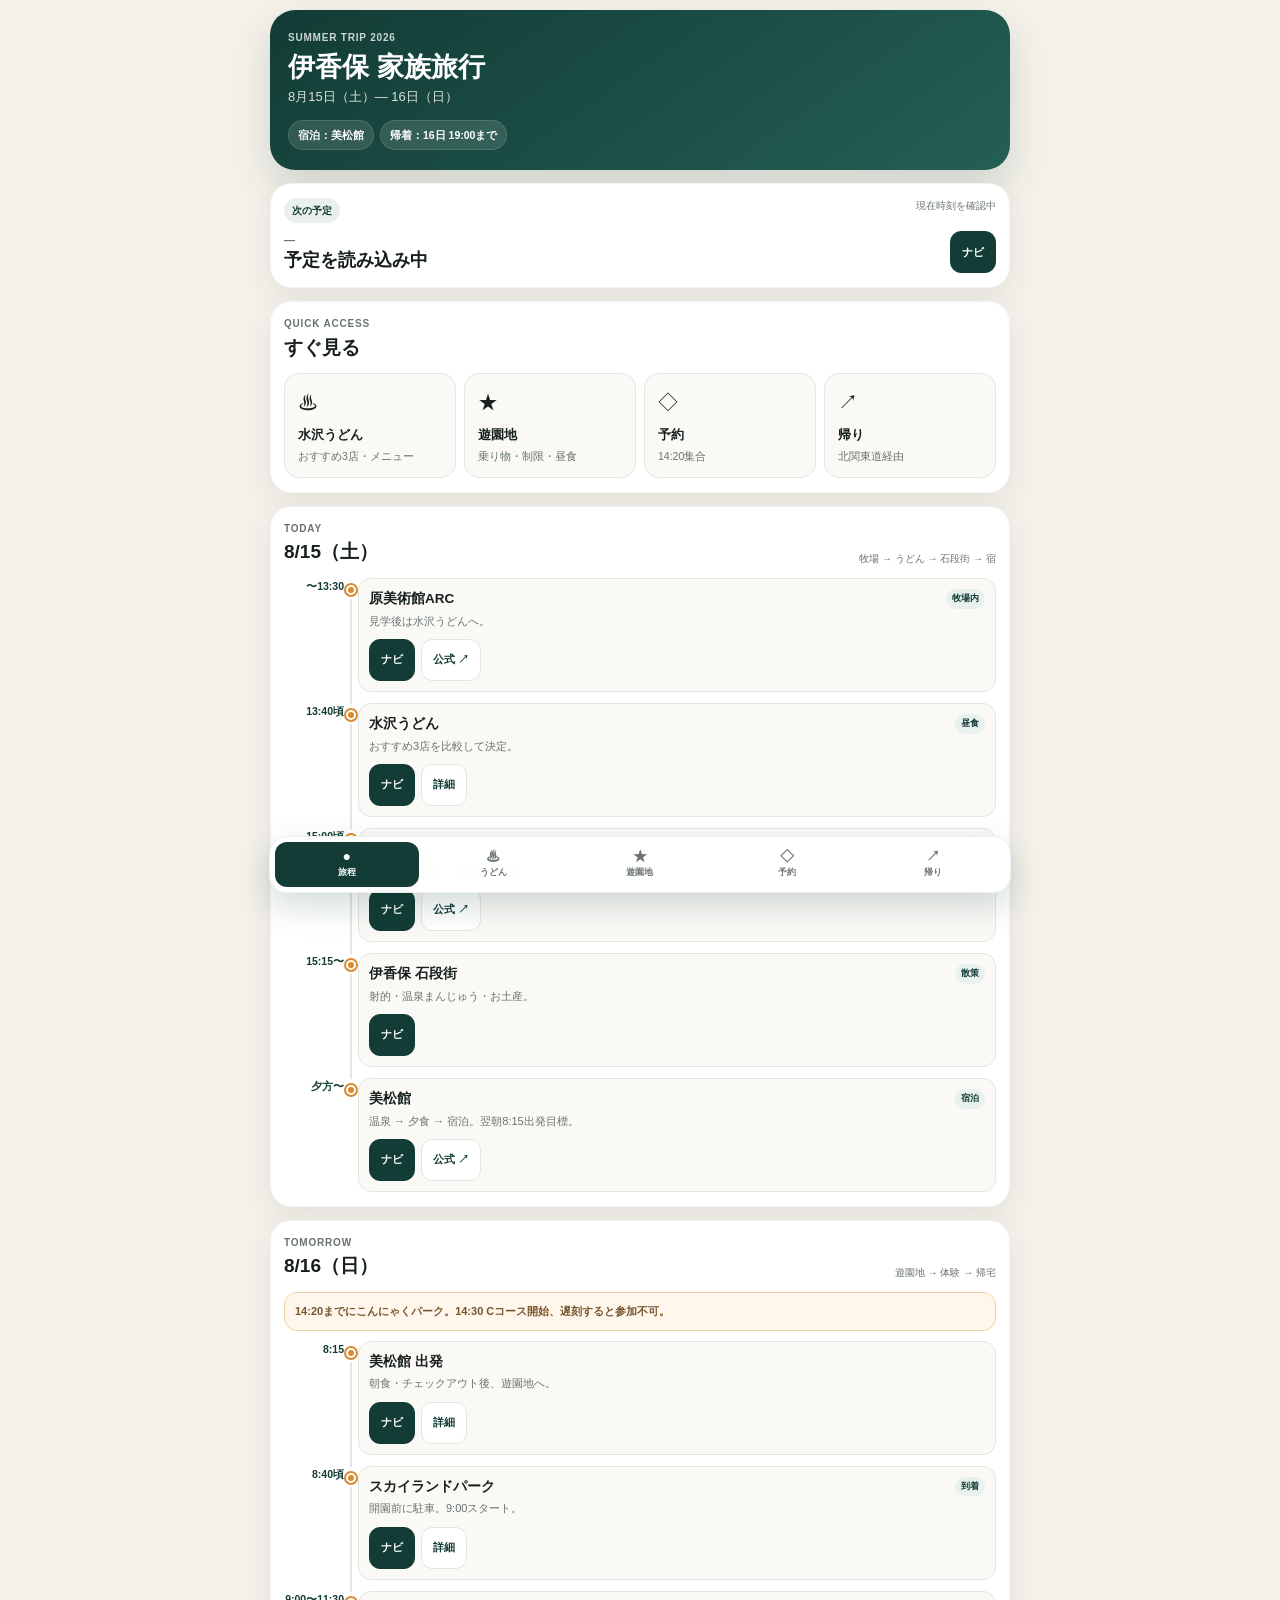
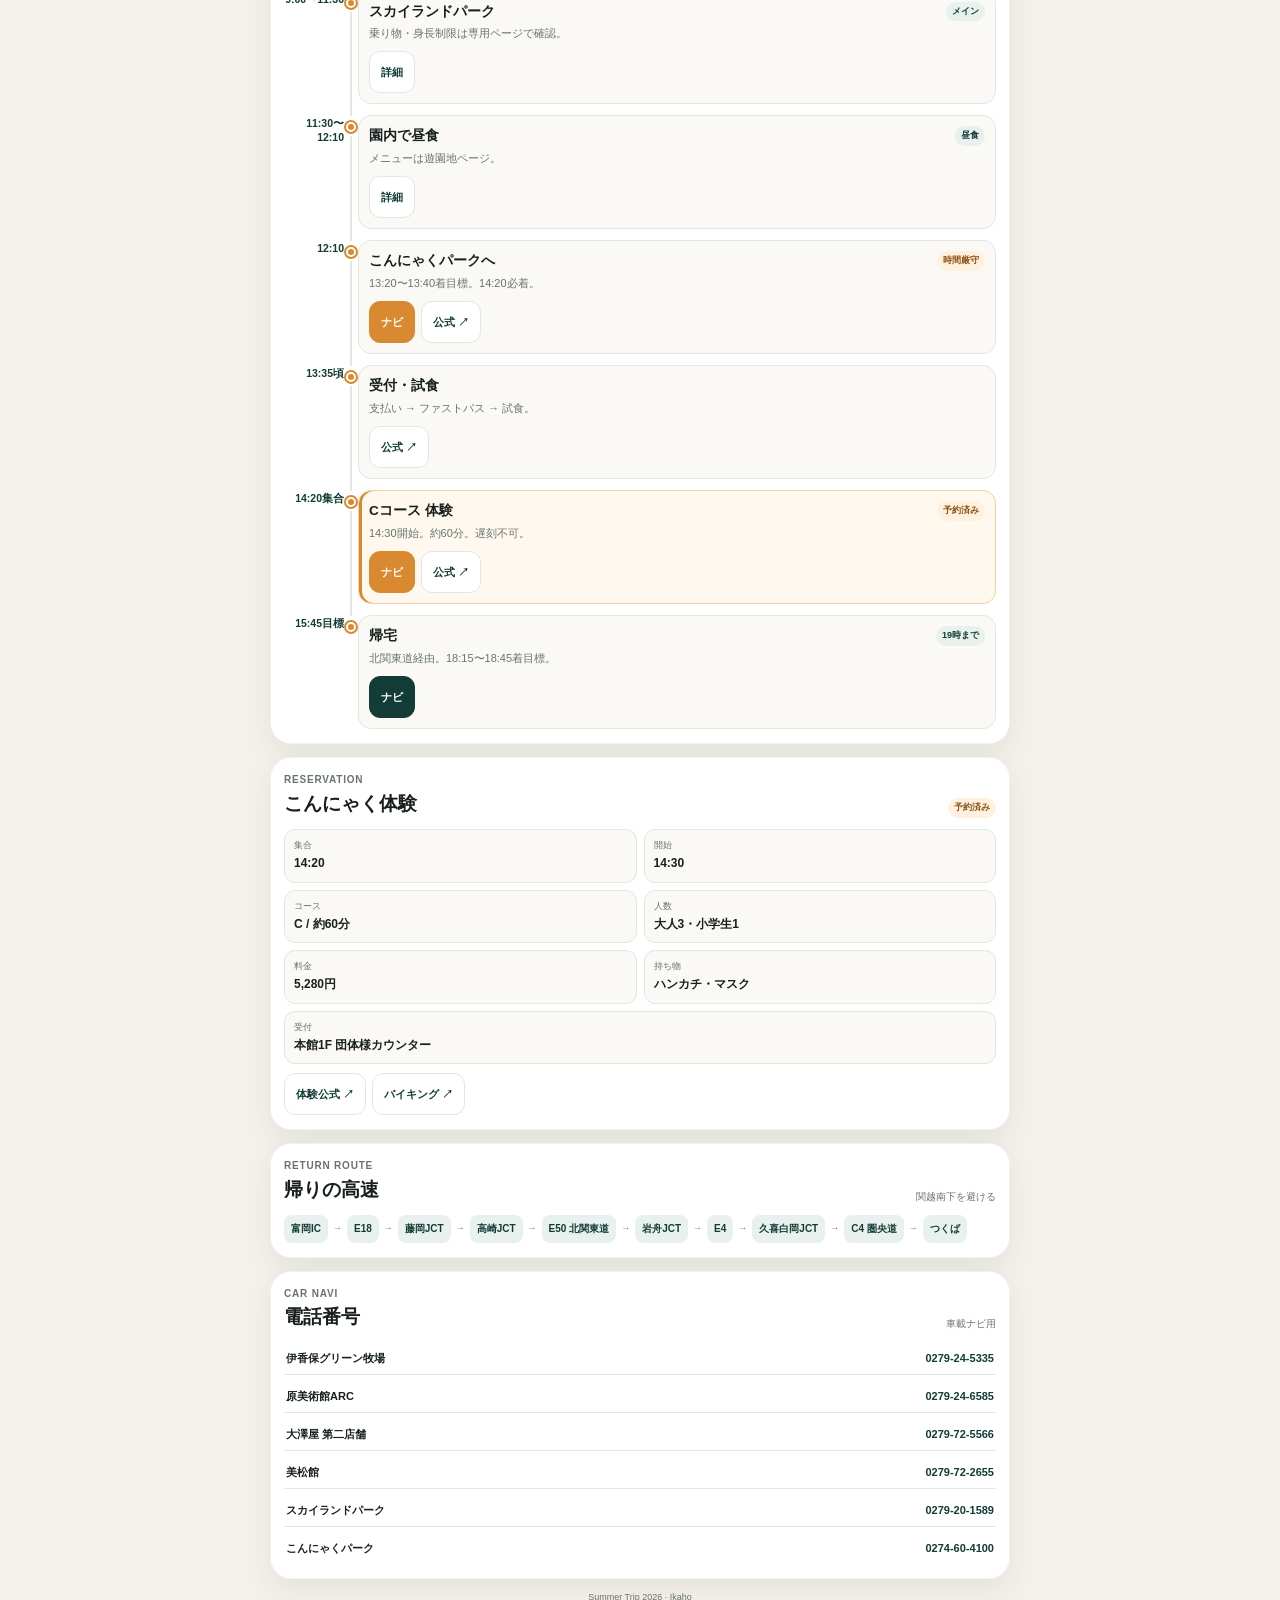
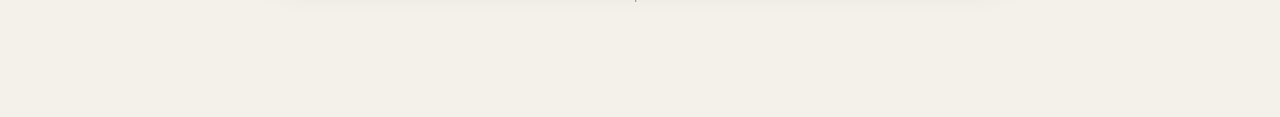
==== commit b5418bc1: "Enable installable offline PWA" ====
--- a/index.html
+++ b/index.html
@@ -1,4 +1,4 @@
-<!doctype html><html lang="ja"><head><meta charset="utf-8"><meta name="viewport" content="width=device-width,initial-scale=1,viewport-fit=cover"><meta name="theme-color" content="#123c35"><title>伊香保 家族旅行 2026</title><link rel="stylesheet" href="v4.css"></head><body><main class="shell">
+<!doctype html><html lang="ja"><head><meta charset="utf-8"><meta name="viewport" content="width=device-width,initial-scale=1,viewport-fit=cover"><meta name="theme-color" content="#123c35"><meta name="mobile-web-app-capable" content="yes"><meta name="apple-mobile-web-app-capable" content="yes"><meta name="apple-mobile-web-app-status-bar-style" content="black-translucent"><meta name="apple-mobile-web-app-title" content="伊香保旅行"><title>伊香保 家族旅行 2026</title><link rel="manifest" href="manifest.webmanifest"><link rel="icon" href="icon.svg" type="image/svg+xml"><link rel="stylesheet" href="v4.css"></head><body><main class="shell">
 <section class="hero"><div class="eyebrow">SUMMER TRIP 2026</div><h1>伊香保 家族旅行</h1><p>8月15日（土）— 16日（日）</p><div class="chips"><span class="chip">宿泊：美松館</span><span class="chip">帰着：16日 19:00まで</span></div></section>
 <section class="now"><div class="now-top"><span class="badge" id="nowBadge">次の予定</span><span class="updated" id="updatedText">現在時刻を確認中</span></div><div class="now-main"><div><div class="now-time" id="nowTime">—</div><div class="now-title" id="nowTitle">予定を読み込み中</div><div class="now-note" id="nowNote"></div></div><a class="btn primary" id="nowAction" href="#">ナビ</a></div></section>
 <section class="section"><div class="head"><div><div class="kicker">QUICK ACCESS</div><h2>すぐ見る</h2></div></div><div class="quick"><a href="udon.html"><div class="ico">♨</div><b>水沢うどん</b><span>おすすめ3店・メニュー</span></a><a href="skyland.html"><div class="ico">★</div><b>遊園地</b><span>乗り物・制限・昼食</span></a><a href="#reservation"><div class="ico">◇</div><b>予約</b><span>14:20集合</span></a><a href="#route"><div class="ico">↗</div><b>帰り</b><span>北関東道経由</span></a></div></section>
@@ -7,4 +7,4 @@
 <section class="section" id="reservation"><div class="head"><div><div class="kicker">RESERVATION</div><h2>こんにゃく体験</h2></div><span class="tag orange">予約済み</span></div><div class="info-grid"><div class="info"><small>集合</small><b>14:20</b></div><div class="info"><small>開始</small><b>14:30</b></div><div class="info"><small>コース</small><b>C / 約60分</b></div><div class="info"><small>人数</small><b>大人3・小学生1</b></div><div class="info"><small>料金</small><b>5,280円</b></div><div class="info"><small>持ち物</small><b>ハンカチ・マスク</b></div><div class="info wide"><small>受付</small><b>本館1F 団体様カウンター</b></div></div><div class="btns"><a class="btn" href="https://www.konnyaku-park.com/kitchen/" target="_blank">体験公式 ↗</a><a class="btn" href="https://www.konnyaku-park.com/free-buffet/" target="_blank">バイキング ↗</a></div></section>
 <section class="section" id="route"><div class="head"><div><div class="kicker">RETURN ROUTE</div><h2>帰りの高速</h2></div><div class="sub">関越南下を避ける</div></div><div class="route" id="routeList"></div></section>
 <section class="section"><div class="head"><div><div class="kicker">CAR NAVI</div><h2>電話番号</h2></div><div class="sub">車載ナビ用</div></div><div class="phones" id="phones"></div></section>
-<p class="fine">Summer Trip 2026 · Ikaho</p></main><nav class="bottom"><a class="active" href="index.html#day1"><span class="navico">●</span>旅程</a><a href="udon.html"><span class="navico">♨</span>うどん</a><a href="skyland.html"><span class="navico">★</span>遊園地</a><a href="index.html#reservation"><span class="navico">◇</span>予約</a><a href="index.html#route"><span class="navico">↗</span>帰り</a></nav><script src="trip.js"></script></body></html>+<p class="fine">Summer Trip 2026 · Ikaho</p></main><nav class="bottom"><a class="active" href="index.html#day1"><span class="navico">●</span>旅程</a><a href="udon.html"><span class="navico">♨</span>うどん</a><a href="skyland.html"><span class="navico">★</span>遊園地</a><a href="index.html#reservation"><span class="navico">◇</span>予約</a><a href="index.html#route"><span class="navico">↗</span>帰り</a></nav><script src="trip.js"></script><script src="pwa.js"></script></body></html>
--- a/v4.css
+++ b/v4.css
@@ -1 +1 @@
-:root{--bg:#f4f1ea;--surface:#fff;--ink:#17201d;--muted:#68736f;--green:#123c35;--soft:#e9f1ee;--amber:#d9892f;--amberSoft:#fff1df;--line:#e3e6e1;--shadow:0 10px 28px rgba(24,51,44,.08)} *{box-sizing:border-box}html{scroll-behavior:smooth}body{margin:0;background:var(--bg);color:var(--ink);font-family:-apple-system,BlinkMacSystemFont,"Segoe UI","Hiragino Sans","Noto Sans JP",sans-serif;line-height:1.55;-webkit-font-smoothing:antialiased;padding-bottom:84px}a{color:inherit}.shell{width:min(100%,760px);margin:auto;padding:10px 10px 28px}.hero{background:linear-gradient(145deg,#123c35,#245f54);color:#fff;border-radius:25px;padding:20px 18px;box-shadow:0 17px 38px rgba(18,60,53,.16)}.eyebrow,.kicker{font-size:10px;font-weight:850;letter-spacing:.08em}.eyebrow{opacity:.78}.kicker{color:var(--muted)}.hero h1{font-size:27px;line-height:1.15;margin:6px 0 4px}.hero p{font-size:13px;margin:0;opacity:.84}.chips{display:flex;gap:6px;flex-wrap:wrap;margin-top:13px}.chip{font-size:10.5px;font-weight:750;background:rgba(255,255,255,.12);padding:6px 9px;border-radius:999px;border:1px solid rgba(255,255,255,.13)} .section,.now{margin-top:13px;background:var(--surface);border:1px solid rgba(18,60,53,.06);border-radius:21px;padding:14px 13px;box-shadow:var(--shadow)}.head{display:flex;align-items:end;justify-content:space-between;gap:10px;margin-bottom:11px}.head h2{margin:1px 0 0;font-size:19px}.sub{font-size:10px;color:var(--muted);text-align:right}.now-top{display:flex;justify-content:space-between;gap:8px}.badge{font-size:10px;font-weight:850;color:var(--green);background:var(--soft);border-radius:999px;padding:5px 8px}.updated{font-size:10px;color:var(--muted)}.now-main{display:grid;grid-template-columns:1fr auto;gap:10px;align-items:center;margin-top:8px}.now-time{font-size:11px;color:var(--muted);font-weight:800}.now-title{font-size:18px;font-weight:900;line-height:1.25}.now-note{font-size:11px;color:var(--muted);margin-top:2px}.btns{display:flex;gap:6px;flex-wrap:wrap;margin-top:9px}.btn{display:inline-flex;align-items:center;justify-content:center;min-height:42px;padding:0 11px;border:1px solid var(--line);border-radius:11px;background:#fff;color:var(--green);text-decoration:none;font-size:11px;font-weight:850}.btn.primary{background:var(--green);color:#fff;border-color:var(--green)}.btn.amber{background:var(--amber);color:#fff;border-color:var(--amber)} .quick{display:grid;grid-template-columns:1fr 1fr;gap:8px}.quick a{display:block;text-decoration:none;background:#faf9f6;border:1px solid var(--line);border-radius:15px;padding:13px;min-height:92px}.quick b{display:block;font-size:13px;margin-top:7px}.quick span{display:block;font-size:10.5px;color:var(--muted);margin-top:2px}.quick .ico{font-size:20px} .timeline{display:flex;flex-direction:column}.event{display:grid;grid-template-columns:60px 1fr;gap:14px;position:relative;padding-bottom:11px}.event:last-child{padding-bottom:0}.event:before{content:"";position:absolute;left:66px;top:21px;bottom:-1px;width:2px;background:var(--line)}.event:last-child:before{display:none}.dot{position:absolute;left:62px;top:7px;width:10px;height:10px;border-radius:50%;background:var(--amber);border:2px solid #fff;box-shadow:0 0 0 2px var(--amber)}.time{font-size:10.5px;font-weight:850;color:var(--green);text-align:right;line-height:1.25;padding-top:2px}.card{background:#faf9f6;border:1px solid var(--line);border-radius:13px;padding:10px}.card.current{background:#f2f9f6;border-color:#b7d1ca;box-shadow:inset 3px 0 0 var(--green)}.card.reserve{background:#fff8ef;border-color:#efd0a7;box-shadow:inset 3px 0 0 var(--amber)}.title{font-size:13.5px;font-weight:900}.text{font-size:11px;color:var(--muted);margin-top:3px}.tag{float:right;font-size:9px;font-weight:850;background:var(--soft);color:var(--green);padding:3px 6px;border-radius:999px}.tag.orange{background:var(--amberSoft);color:#8d5317}.alert{background:#fff7ec;border:1px solid #efd0a7;border-radius:13px;padding:10px;font-size:11px;color:#76542e;font-weight:750;margin-bottom:10px}.info-grid{display:grid;grid-template-columns:1fr 1fr;gap:7px}.info{background:#faf9f6;border:1px solid var(--line);border-radius:11px;padding:9px}.info small{display:block;color:var(--muted);font-size:9px}.info b{display:block;font-size:12px;margin-top:1px}.wide{grid-column:1/-1}.route{display:flex;flex-wrap:wrap;gap:5px;align-items:center}.route span{font-size:10px;font-weight:800;background:var(--soft);color:var(--green);padding:6px 7px;border-radius:8px}.route i{font-style:normal;color:var(--muted);font-size:9px}.phones{display:grid;gap:6px}.phone{display:flex;justify-content:space-between;gap:8px;border-bottom:1px solid var(--line);padding:7px 2px;font-size:11px}.phone:last-child{border:0}.phone b{font-weight:850}.phone a{font-weight:900;color:var(--green);text-decoration:none} .pagehead{display:flex;justify-content:space-between;align-items:center;margin:1px 1px 9px}.back{min-height:42px;display:inline-flex;align-items:center;padding:0 11px;background:#fff;border:1px solid var(--line);border-radius:12px;text-decoration:none;font-size:11px;font-weight:850;color:var(--green)}.pagelabel{font-size:10px;color:var(--muted);font-weight:850}.detail{background:#fff;border:1px solid var(--line);border-radius:22px;overflow:hidden;box-shadow:var(--shadow)}.detail-body{padding:17px}.detail h1{font-size:26px;line-height:1.12;margin:4px 0 6px}.detail p{font-size:11.5px;color:var(--muted);margin:0}.summary{display:grid;grid-template-columns:repeat(3,1fr);gap:1px;background:var(--line);border-top:1px solid var(--line)}.summary div{background:#faf9f6;padding:9px 6px;text-align:center}.summary small{display:block;color:var(--muted);font-size:8.5px}.summary b{display:block;font-size:11px;margin-top:2px} .stack,.ride-grid{display:grid;gap:11px}.shop,.ride{background:#fff;border:1px solid var(--line);border-radius:18px;overflow:hidden;box-shadow:0 5px 17px rgba(28,49,43,.055)}.photo{width:100%;aspect-ratio:16/9;overflow:hidden;background:#e4e9e6}.photo img{width:100%;height:100%;object-fit:cover;object-position:center;display:block}.body{padding:13px}.rank{display:flex;align-items:center;gap:7px}.ranknum{background:var(--green);color:#fff;border-radius:999px;padding:4px 8px;font-size:9.5px;font-weight:900}.ranknum.one{background:var(--amber)}.name{font-size:18px;font-weight:900;line-height:1.2}.reason{font-size:11.5px;color:var(--muted);margin-top:7px}.facts{display:grid;grid-template-columns:1fr 1fr;gap:6px;margin-top:10px}.fact{background:#faf9f6;border:1px solid var(--line);border-radius:10px;padding:8px}.fact small{display:block;color:var(--muted);font-size:8.5px}.fact b{display:block;font-size:11px;margin-top:1px}.fact.full{grid-column:1/-1}.menutitle{font-size:9px;color:var(--muted);font-weight:850;margin-top:10px}.menu{display:flex;flex-wrap:wrap;gap:5px;margin-top:6px}.menu span{font-size:9.8px;font-weight:800;background:var(--soft);color:var(--green);padding:5px 7px;border-radius:8px}.menu .price{background:var(--amberSoft);color:#7d4a14}.note{font-size:9.5px;color:var(--muted);margin-top:7px}.compare{background:var(--soft);color:var(--green);border-radius:13px;padding:10px;font-size:11px;font-weight:750} .ride-top{display:flex;justify-content:space-between;gap:8px;align-items:start}.ride .name{font-size:16px}.price{font-size:9.5px;font-weight:900;color:var(--green);background:var(--soft);padding:4px 7px;border-radius:999px;white-space:nowrap}.limit{font-size:10.5px;font-weight:750;background:#faf9f6;border:1px solid var(--line);border-radius:9px;padding:7px;margin-top:8px}.order{display:grid;gap:6px;counter-reset:x}.order div{display:grid;grid-template-columns:26px 1fr;gap:7px;align-items:center;font-size:11.5px;font-weight:850}.order div:before{counter-increment:x;content:counter(x);width:26px;height:26px;border-radius:8px;background:var(--green);color:#fff;display:grid;place-items:center;font-size:10px}.order small{display:block;color:var(--muted);font-weight:600;font-size:9.5px}.list{display:grid}.row{display:flex;justify-content:space-between;gap:8px;padding:8px 1px;border-bottom:1px solid var(--line);font-size:10.5px}.row:last-child{border:0}.row span{color:var(--muted);text-align:right}.food{display:grid;grid-template-columns:1fr 1fr;gap:6px}.food div{border:1px solid var(--line);background:#faf9f6;border-radius:10px;padding:9px}.food b{display:block;font-size:10.5px}.food span{display:block;font-size:10.5px;font-weight:900;color:var(--green);margin-top:1px} .bottom{position:fixed;left:50%;transform:translateX(-50%);bottom:max(7px,env(safe-area-inset-bottom));width:min(calc(100% - 18px),742px);display:grid;grid-template-columns:repeat(5,1fr);gap:3px;background:rgba(255,255,255,.95);border:1px solid rgba(18,60,53,.08);box-shadow:0 13px 33px rgba(18,60,53,.18);border-radius:18px;padding:5px;z-index:50;backdrop-filter:blur(18px)}.bottom a{min-height:45px;display:flex;flex-direction:column;align-items:center;justify-content:center;border-radius:12px;text-decoration:none;font-size:8.8px;font-weight:850;color:var(--muted)}.bottom a.active{background:var(--green);color:#fff}.navico{font-size:14px;line-height:1;margin-bottom:3px}.fine{text-align:center;font-size:9px;color:var(--muted);margin:12px 0 0}@media(min-width:620px){.ride-grid{grid-template-columns:1fr 1fr}.stack{grid-template-columns:1fr 1fr}.shop:first-child{grid-column:1/-1}.quick{grid-template-columns:repeat(4,1fr)}}@media(max-width:360px){.now-main{grid-template-columns:1fr}.facts,.info-grid,.food{grid-template-columns:1fr}.fact.full,.wide{grid-column:auto}} .order div{position:relative;display:block;padding:4px 0 4px 36px;min-height:30px;font-size:11.5px;font-weight:850} .order div:before{position:absolute;left:0;top:2px} .order div small{display:block;color:var(--muted);font-weight:600;font-size:9.5px;margin-top:1px}+:root{--bg:#f4f1ea;--surface:#fff;--ink:#17201d;--muted:#68736f;--green:#123c35;--soft:#e9f1ee;--amber:#d9892f;--amberSoft:#fff1df;--line:#e3e6e1;--shadow:0 10px 28px rgba(24,51,44,.08)} *{box-sizing:border-box}html{scroll-behavior:smooth}body{margin:0;background:var(--bg);color:var(--ink);font-family:-apple-system,BlinkMacSystemFont,"Segoe UI","Hiragino Sans","Noto Sans JP",sans-serif;line-height:1.55;-webkit-font-smoothing:antialiased;padding-bottom:84px}a{color:inherit}.shell{width:min(100%,760px);margin:auto;padding:10px 10px 28px}.hero{background:linear-gradient(145deg,#123c35,#245f54);color:#fff;border-radius:25px;padding:20px 18px;box-shadow:0 17px 38px rgba(18,60,53,.16)}.eyebrow,.kicker{font-size:10px;font-weight:850;letter-spacing:.08em}.eyebrow{opacity:.78}.kicker{color:var(--muted)}.hero h1{font-size:27px;line-height:1.15;margin:6px 0 4px}.hero p{font-size:13px;margin:0;opacity:.84}.chips{display:flex;gap:6px;flex-wrap:wrap;margin-top:13px}.chip{font-size:10.5px;font-weight:750;background:rgba(255,255,255,.12);padding:6px 9px;border-radius:999px;border:1px solid rgba(255,255,255,.13)} .section,.now{margin-top:13px;background:var(--surface);border:1px solid rgba(18,60,53,.06);border-radius:21px;padding:14px 13px;box-shadow:var(--shadow)}.head{display:flex;align-items:end;justify-content:space-between;gap:10px;margin-bottom:11px}.head h2{margin:1px 0 0;font-size:19px}.sub{font-size:10px;color:var(--muted);text-align:right}.now-top{display:flex;justify-content:space-between;gap:8px}.badge{font-size:10px;font-weight:850;color:var(--green);background:var(--soft);border-radius:999px;padding:5px 8px}.updated{font-size:10px;color:var(--muted)}.now-main{display:grid;grid-template-columns:1fr auto;gap:10px;align-items:center;margin-top:8px}.now-time{font-size:11px;color:var(--muted);font-weight:800}.now-title{font-size:18px;font-weight:900;line-height:1.25}.now-note{font-size:11px;color:var(--muted);margin-top:2px}.btns{display:flex;gap:6px;flex-wrap:wrap;margin-top:9px}.btn{display:inline-flex;align-items:center;justify-content:center;min-height:42px;padding:0 11px;border:1px solid var(--line);border-radius:11px;background:#fff;color:var(--green);text-decoration:none;font-size:11px;font-weight:850}.btn.primary{background:var(--green);color:#fff;border-color:var(--green)}.btn.amber{background:var(--amber);color:#fff;border-color:var(--amber)} .quick{display:grid;grid-template-columns:1fr 1fr;gap:8px}.quick a{display:block;text-decoration:none;background:#faf9f6;border:1px solid var(--line);border-radius:15px;padding:13px;min-height:92px}.quick b{display:block;font-size:13px;margin-top:7px}.quick span{display:block;font-size:10.5px;color:var(--muted);margin-top:2px}.quick .ico{font-size:20px} .timeline{display:flex;flex-direction:column}.event{display:grid;grid-template-columns:60px 1fr;gap:14px;position:relative;padding-bottom:11px}.event:last-child{padding-bottom:0}.event:before{content:"";position:absolute;left:66px;top:21px;bottom:-1px;width:2px;background:var(--line)}.event:last-child:before{display:none}.dot{position:absolute;left:62px;top:7px;width:10px;height:10px;border-radius:50%;background:var(--amber);border:2px solid #fff;box-shadow:0 0 0 2px var(--amber)}.time{font-size:10.5px;font-weight:850;color:var(--green);text-align:right;line-height:1.25;padding-top:2px}.card{background:#faf9f6;border:1px solid var(--line);border-radius:13px;padding:10px}.card.current{background:#f2f9f6;border-color:#b7d1ca;box-shadow:inset 3px 0 0 var(--green)}.card.reserve{background:#fff8ef;border-color:#efd0a7;box-shadow:inset 3px 0 0 var(--amber)}.title{font-size:13.5px;font-weight:900}.text{font-size:11px;color:var(--muted);margin-top:3px}.tag{float:right;font-size:9px;font-weight:850;background:var(--soft);color:var(--green);padding:3px 6px;border-radius:999px}.tag.orange{background:var(--amberSoft);color:#8d5317}.alert{background:#fff7ec;border:1px solid #efd0a7;border-radius:13px;padding:10px;font-size:11px;color:#76542e;font-weight:750;margin-bottom:10px}.info-grid{display:grid;grid-template-columns:1fr 1fr;gap:7px}.info{background:#faf9f6;border:1px solid var(--line);border-radius:11px;padding:9px}.info small{display:block;color:var(--muted);font-size:9px}.info b{display:block;font-size:12px;margin-top:1px}.wide{grid-column:1/-1}.route{display:flex;flex-wrap:wrap;gap:5px;align-items:center}.route span{font-size:10px;font-weight:800;background:var(--soft);color:var(--green);padding:6px 7px;border-radius:8px}.route i{font-style:normal;color:var(--muted);font-size:9px}.phones{display:grid;gap:6px}.phone{display:flex;justify-content:space-between;gap:8px;border-bottom:1px solid var(--line);padding:7px 2px;font-size:11px}.phone:last-child{border:0}.phone b{font-weight:850}.phone a{font-weight:900;color:var(--green);text-decoration:none} .pagehead{display:flex;justify-content:space-between;align-items:center;margin:1px 1px 9px}.back{min-height:42px;display:inline-flex;align-items:center;padding:0 11px;background:#fff;border:1px solid var(--line);border-radius:12px;text-decoration:none;font-size:11px;font-weight:850;color:var(--green)}.pagelabel{font-size:10px;color:var(--muted);font-weight:850}.detail{background:#fff;border:1px solid var(--line);border-radius:22px;overflow:hidden;box-shadow:var(--shadow)}.detail-body{padding:17px}.detail h1{font-size:26px;line-height:1.12;margin:4px 0 6px}.detail p{font-size:11.5px;color:var(--muted);margin:0}.summary{display:grid;grid-template-columns:repeat(3,1fr);gap:1px;background:var(--line);border-top:1px solid var(--line)}.summary div{background:#faf9f6;padding:9px 6px;text-align:center}.summary small{display:block;color:var(--muted);font-size:8.5px}.summary b{display:block;font-size:11px;margin-top:2px} .stack,.ride-grid{display:grid;gap:11px}.shop,.ride{background:#fff;border:1px solid var(--line);border-radius:18px;overflow:hidden;box-shadow:0 5px 17px rgba(28,49,43,.055)}.photo{width:100%;aspect-ratio:16/9;overflow:hidden;background:#e4e9e6}.photo img{width:100%;height:100%;object-fit:cover;object-position:center;display:block}.body{padding:13px}.rank{display:flex;align-items:center;gap:7px}.ranknum{background:var(--green);color:#fff;border-radius:999px;padding:4px 8px;font-size:9.5px;font-weight:900}.ranknum.one{background:var(--amber)}.name{font-size:18px;font-weight:900;line-height:1.2}.reason{font-size:11.5px;color:var(--muted);margin-top:7px}.facts{display:grid;grid-template-columns:1fr 1fr;gap:6px;margin-top:10px}.fact{background:#faf9f6;border:1px solid var(--line);border-radius:10px;padding:8px}.fact small{display:block;color:var(--muted);font-size:8.5px}.fact b{display:block;font-size:11px;margin-top:1px}.fact.full{grid-column:1/-1}.menutitle{font-size:9px;color:var(--muted);font-weight:850;margin-top:10px}.menu{display:flex;flex-wrap:wrap;gap:5px;margin-top:6px}.menu span{font-size:9.8px;font-weight:800;background:var(--soft);color:var(--green);padding:5px 7px;border-radius:8px}.menu .price{background:var(--amberSoft);color:#7d4a14}.note{font-size:9.5px;color:var(--muted);margin-top:7px}.compare{background:var(--soft);color:var(--green);border-radius:13px;padding:10px;font-size:11px;font-weight:750} .ride-top{display:flex;justify-content:space-between;gap:8px;align-items:start}.ride .name{font-size:16px}.price{font-size:9.5px;font-weight:900;color:var(--green);background:var(--soft);padding:4px 7px;border-radius:999px;white-space:nowrap}.limit{font-size:10.5px;font-weight:750;background:#faf9f6;border:1px solid var(--line);border-radius:9px;padding:7px;margin-top:8px}.order{display:grid;gap:6px;counter-reset:x}.order div{position:relative;display:block;padding:4px 0 4px 36px;min-height:30px;font-size:11.5px;font-weight:850}.order div:before{counter-increment:x;content:counter(x);width:26px;height:26px;border-radius:8px;background:var(--green);color:#fff;display:grid;place-items:center;font-size:10px;position:absolute;left:0;top:2px}.order div small{display:block;color:var(--muted);font-weight:600;font-size:9.5px;margin-top:1px}.list{display:grid}.row{display:flex;justify-content:space-between;gap:8px;padding:8px 1px;border-bottom:1px solid var(--line);font-size:10.5px}.row:last-child{border:0}.row span{color:var(--muted);text-align:right}.food{display:grid;grid-template-columns:1fr 1fr;gap:6px}.food div{border:1px solid var(--line);background:#faf9f6;border-radius:10px;padding:9px}.food b{display:block;font-size:10.5px}.food span{display:block;font-size:10.5px;font-weight:900;color:var(--green);margin-top:1px} .bottom{position:fixed;left:50%;transform:translateX(-50%);bottom:max(7px,env(safe-area-inset-bottom));width:min(calc(100% - 18px),742px);display:grid;grid-template-columns:repeat(5,1fr);gap:3px;background:rgba(255,255,255,.95);border:1px solid rgba(18,60,53,.08);box-shadow:0 13px 33px rgba(18,60,53,.18);border-radius:18px;padding:5px;z-index:50;backdrop-filter:blur(18px)}.bottom a{min-height:45px;display:flex;flex-direction:column;align-items:center;justify-content:center;border-radius:12px;text-decoration:none;font-size:8.8px;font-weight:850;color:var(--muted)}.bottom a.active{background:var(--green);color:#fff}.navico{font-size:14px;line-height:1;margin-bottom:3px}.fine{text-align:center;font-size:9px;color:var(--muted);margin:12px 0 0}@media(min-width:620px){.ride-grid{grid-template-columns:1fr 1fr}.stack{grid-template-columns:1fr 1fr}.shop:first-child{grid-column:1/-1}.quick{grid-template-columns:repeat(4,1fr)}}@media(max-width:360px){.now-main{grid-template-columns:1fr}.facts,.info-grid,.food{grid-template-columns:1fr}.fact.full,.wide{grid-column:auto}}
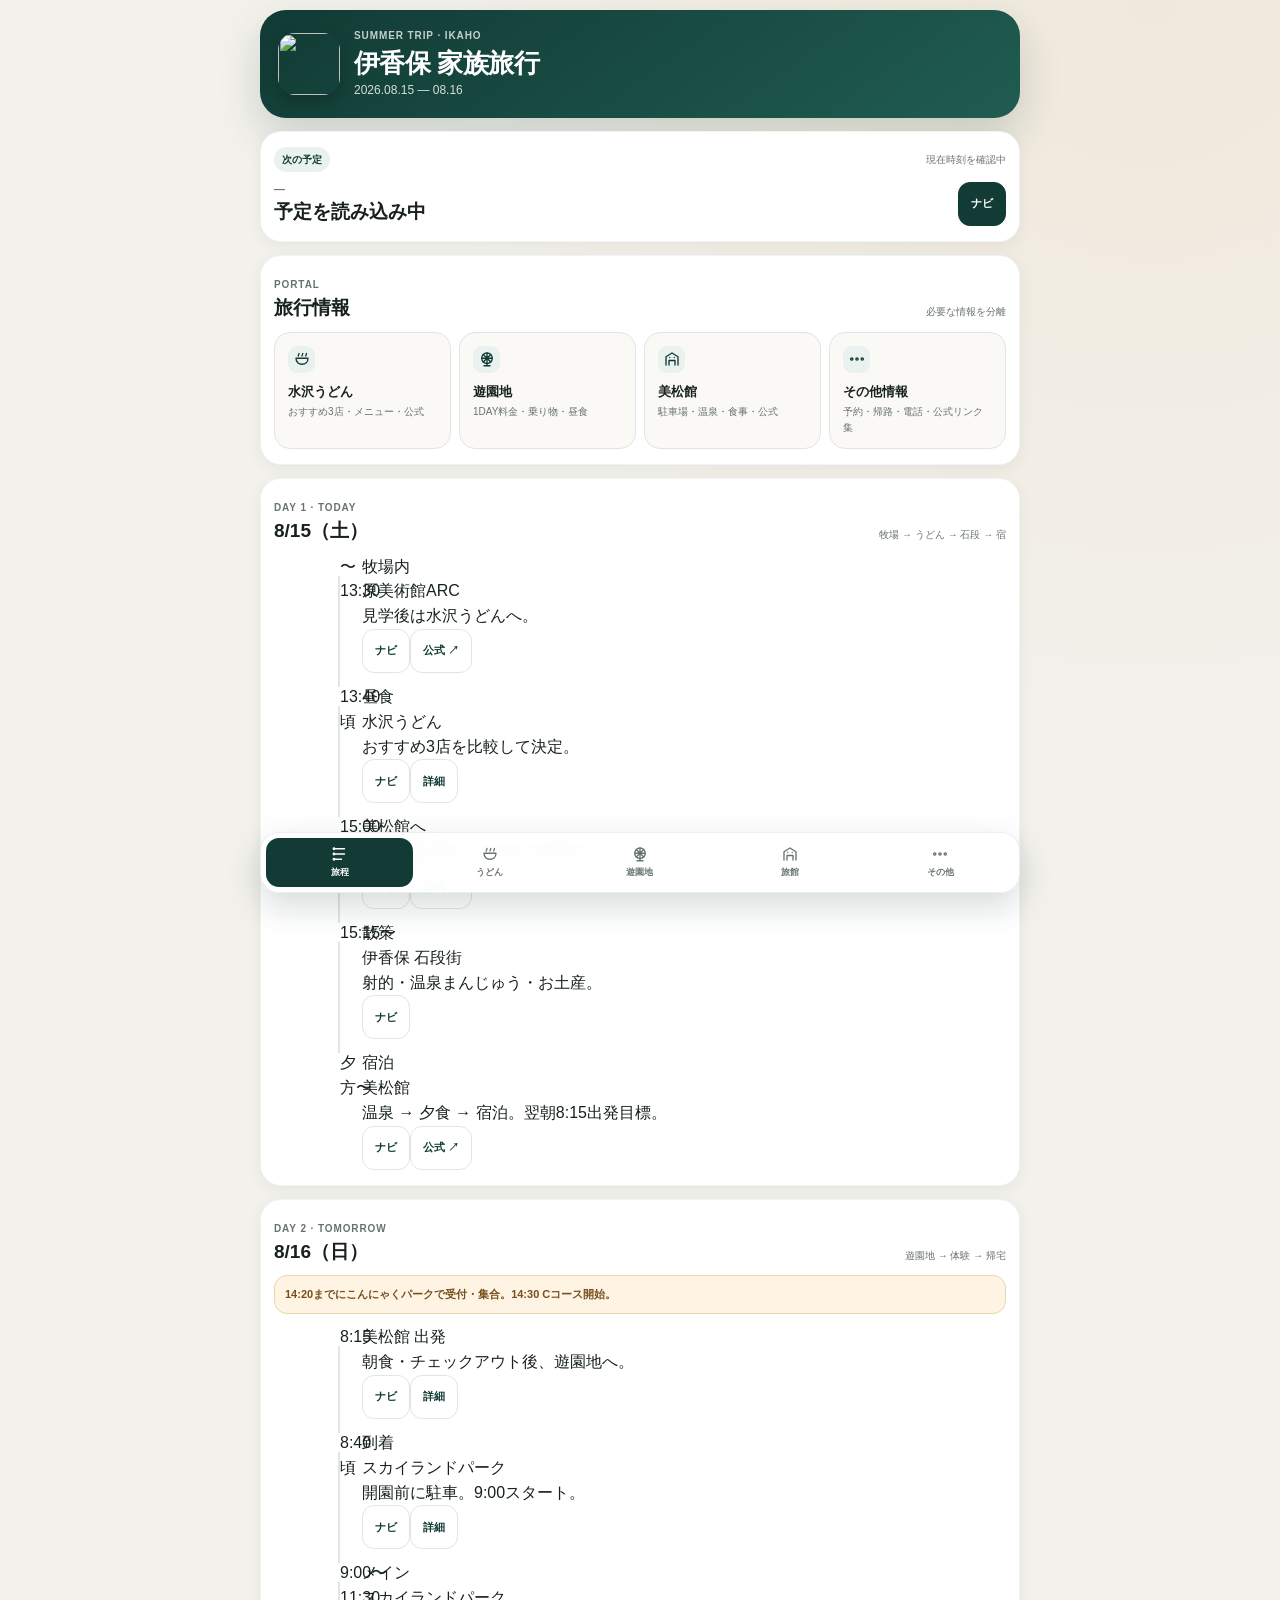
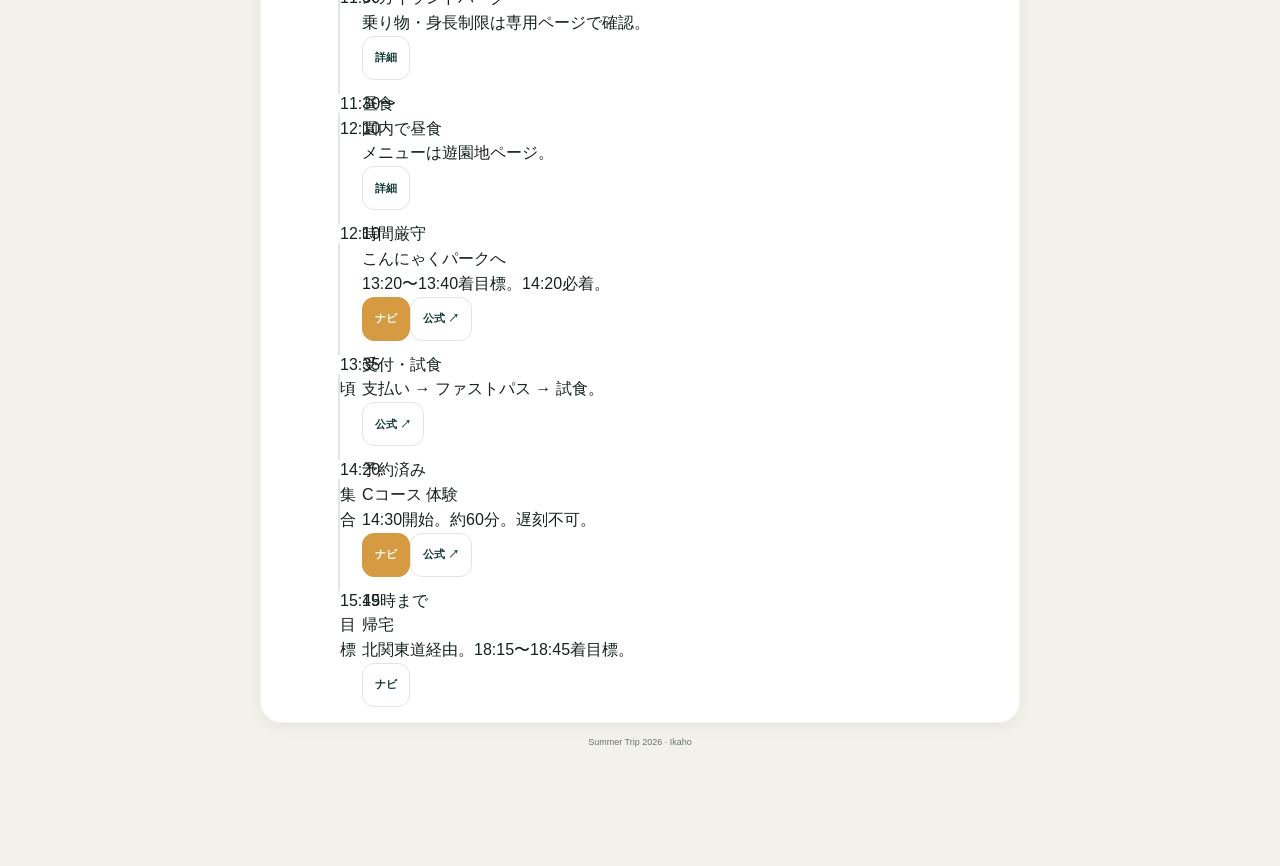
==== commit e06bf887: "Restructure trip home as clean itinerary portal" ====
--- a/index.html
+++ b/index.html
@@ -1,10 +1 @@
-<!doctype html><html lang="ja"><head><meta charset="utf-8"><meta name="viewport" content="width=device-width,initial-scale=1,viewport-fit=cover"><meta name="theme-color" content="#123c35"><meta name="mobile-web-app-capable" content="yes"><meta name="apple-mobile-web-app-capable" content="yes"><meta name="apple-mobile-web-app-status-bar-style" content="black-translucent"><meta name="apple-mobile-web-app-title" content="伊香保旅行"><title>伊香保 家族旅行 2026</title><link rel="manifest" href="manifest.webmanifest"><link rel="icon" href="icon.svg" type="image/svg+xml"><link rel="stylesheet" href="v4.css"></head><body><main class="shell">
-<section class="hero"><div class="eyebrow">SUMMER TRIP 2026</div><h1>伊香保 家族旅行</h1><p>8月15日（土）— 16日（日）</p><div class="chips"><span class="chip">宿泊：美松館</span><span class="chip">帰着：16日 19:00まで</span></div></section>
-<section class="now"><div class="now-top"><span class="badge" id="nowBadge">次の予定</span><span class="updated" id="updatedText">現在時刻を確認中</span></div><div class="now-main"><div><div class="now-time" id="nowTime">—</div><div class="now-title" id="nowTitle">予定を読み込み中</div><div class="now-note" id="nowNote"></div></div><a class="btn primary" id="nowAction" href="#">ナビ</a></div></section>
-<section class="section"><div class="head"><div><div class="kicker">QUICK ACCESS</div><h2>すぐ見る</h2></div></div><div class="quick"><a href="udon.html"><div class="ico">♨</div><b>水沢うどん</b><span>おすすめ3店・メニュー</span></a><a href="skyland.html"><div class="ico">★</div><b>遊園地</b><span>乗り物・制限・昼食</span></a><a href="#reservation"><div class="ico">◇</div><b>予約</b><span>14:20集合</span></a><a href="#route"><div class="ico">↗</div><b>帰り</b><span>北関東道経由</span></a></div></section>
-<section class="section" id="day1"><div class="head"><div><div class="kicker">TODAY</div><h2>8/15（土）</h2></div><div class="sub">牧場 → うどん → 石段街 → 宿</div></div><div class="timeline" id="day1Timeline"></div></section>
-<section class="section" id="day2"><div class="head"><div><div class="kicker">TOMORROW</div><h2>8/16（日）</h2></div><div class="sub">遊園地 → 体験 → 帰宅</div></div><div class="alert">14:20までにこんにゃくパーク。14:30 Cコース開始、遅刻すると参加不可。</div><div class="timeline" id="day2Timeline"></div></section>
-<section class="section" id="reservation"><div class="head"><div><div class="kicker">RESERVATION</div><h2>こんにゃく体験</h2></div><span class="tag orange">予約済み</span></div><div class="info-grid"><div class="info"><small>集合</small><b>14:20</b></div><div class="info"><small>開始</small><b>14:30</b></div><div class="info"><small>コース</small><b>C / 約60分</b></div><div class="info"><small>人数</small><b>大人3・小学生1</b></div><div class="info"><small>料金</small><b>5,280円</b></div><div class="info"><small>持ち物</small><b>ハンカチ・マスク</b></div><div class="info wide"><small>受付</small><b>本館1F 団体様カウンター</b></div></div><div class="btns"><a class="btn" href="https://www.konnyaku-park.com/kitchen/" target="_blank">体験公式 ↗</a><a class="btn" href="https://www.konnyaku-park.com/free-buffet/" target="_blank">バイキング ↗</a></div></section>
-<section class="section" id="route"><div class="head"><div><div class="kicker">RETURN ROUTE</div><h2>帰りの高速</h2></div><div class="sub">関越南下を避ける</div></div><div class="route" id="routeList"></div></section>
-<section class="section"><div class="head"><div><div class="kicker">CAR NAVI</div><h2>電話番号</h2></div><div class="sub">車載ナビ用</div></div><div class="phones" id="phones"></div></section>
-<p class="fine">Summer Trip 2026 · Ikaho</p></main><nav class="bottom"><a class="active" href="index.html#day1"><span class="navico">●</span>旅程</a><a href="udon.html"><span class="navico">♨</span>うどん</a><a href="skyland.html"><span class="navico">★</span>遊園地</a><a href="index.html#reservation"><span class="navico">◇</span>予約</a><a href="index.html#route"><span class="navico">↗</span>帰り</a></nav><script src="trip.js"></script><script src="pwa.js"></script></body></html>+<!doctype html><html lang="ja"><head><meta charset="utf-8"><meta name="viewport" content="width=device-width,initial-scale=1,viewport-fit=cover"><meta name="theme-color" content="#113b34"><meta name="mobile-web-app-capable" content="yes"><meta name="apple-mobile-web-app-capable" content="yes"><meta name="apple-mobile-web-app-status-bar-style" content="black-translucent"><meta name="apple-mobile-web-app-title" content="伊香保旅行"><link rel="manifest" href="manifest.webmanifest"><link rel="icon" type="image/png" sizes="192x192" href="app-icon-192.png"><link rel="apple-touch-icon" href="apple-touch-icon.png"><link rel="stylesheet" href="app.css"><title>伊香保 家族旅行 2026</title></head><body><main class="shell"><header class="trip-hero"><img class="brand-icon" src="app-icon-192.png" alt=""><div><div class="eyebrow">SUMMER TRIP · IKAHO</div><h1>伊香保 家族旅行</h1><p>2026.08.15 — 08.16</p></div></header><section class="now-card" aria-live="polite"><div class="now-head"><span class="status-pill" id="nowBadge">次の予定</span><span class="muted-mini" id="updatedText">現在時刻を確認中</span></div><div class="now-grid"><div><div class="now-time" id="nowTime">—</div><div class="now-title" id="nowTitle">予定を読み込み中</div><div class="now-note" id="nowNote"></div></div><a class="btn solid" id="nowAction" href="#">ナビ</a></div></section><section class="section"><div class="section-head"><div><span class="kicker">PORTAL</span><h2>旅行情報</h2></div><span class="section-sub">必要な情報を分離</span></div><div class="portal-grid"><a class="portal-card" href="udon.html"><span class="portal-icon"><svg viewBox="0 0 24 24"><path d="M4 11h16c0 5-3.5 8-8 8s-8-3-8-8Z"/><path d="M7 8c0-1.5 1-2 1-3.5M12 8c0-1.5 1-2 1-3.5M17 8c0-1.5 1-2 1-3.5"/></svg></span><b>水沢うどん</b><small>おすすめ3店・メニュー・公式</small></a><a class="portal-card" href="skyland.html"><span class="portal-icon"><svg viewBox="0 0 24 24"><circle cx="12" cy="11" r="7"/><path d="M12 4v14M5 11h14M7 6l10 10M17 6 7 16M12 18v3M8 21h8"/></svg></span><b>遊園地</b><small>1DAY料金・乗り物・昼食</small></a><a class="portal-card" href="hotel.html"><span class="portal-icon"><svg viewBox="0 0 24 24"><path d="M4 20V9l8-5 8 5v11"/><path d="M8 20v-6h8v6M9 10h.01M15 10h.01"/></svg></span><b>美松館</b><small>駐車場・温泉・食事・公式</small></a><a class="portal-card" href="other.html"><span class="portal-icon"><svg viewBox="0 0 24 24"><circle cx="5" cy="12" r="1.5"/><circle cx="12" cy="12" r="1.5"/><circle cx="19" cy="12" r="1.5"/></svg></span><b>その他情報</b><small>予約・帰路・電話・公式リンク集</small></a></div></section><section class="section" id="day1"><div class="section-head"><div><span class="kicker">DAY 1 · TODAY</span><h2>8/15（土）</h2></div><span class="section-sub">牧場 → うどん → 石段 → 宿</span></div><div class="timeline" id="day1Timeline"></div></section><section class="section" id="day2"><div class="section-head"><div><span class="kicker">DAY 2 · TOMORROW</span><h2>8/16（日）</h2></div><span class="section-sub">遊園地 → 体験 → 帰宅</span></div><div class="deadline">14:20までにこんにゃくパークで受付・集合。14:30 Cコース開始。</div><div class="timeline" id="day2Timeline"></div></section><p class="footer-note">Summer Trip 2026 · Ikaho</p></main><nav class="bottom-nav" aria-label="メインナビ"><a class="active" href="index.html"><svg viewBox="0 0 24 24"><path d="M6 5h12M6 12h12M6 19h8"/><circle cx="4" cy="5" r="1"/><circle cx="4" cy="12" r="1"/><circle cx="4" cy="19" r="1"/></svg><span>旅程</span></a><a href="udon.html"><svg viewBox="0 0 24 24"><path d="M4 11h16c0 5-3.5 8-8 8s-8-3-8-8Z"/><path d="M7 8c0-1.5 1-2 1-3.5M12 8c0-1.5 1-2 1-3.5M17 8c0-1.5 1-2 1-3.5"/></svg><span>うどん</span></a><a href="skyland.html"><svg viewBox="0 0 24 24"><circle cx="12" cy="11" r="7"/><path d="M12 4v14M5 11h14M7 6l10 10M17 6 7 16M12 18v3M8 21h8"/></svg><span>遊園地</span></a><a href="hotel.html"><svg viewBox="0 0 24 24"><path d="M4 20V9l8-5 8 5v11"/><path d="M8 20v-6h8v6M9 10h.01M15 10h.01"/></svg><span>旅館</span></a><a href="other.html"><svg viewBox="0 0 24 24"><circle cx="5" cy="12" r="1.5"/><circle cx="12" cy="12" r="1.5"/><circle cx="19" cy="12" r="1.5"/></svg><span>その他</span></a></nav><script src="trip.js"></script><script src="pwa.js"></script></body></html>
--- a/app.css
+++ b/app.css
@@ -0,0 +1 @@
+:root{--bg:#f3f1ec;--surface:#fff;--surface2:#faf9f6;--ink:#17211e;--muted:#68736f;--green:#113b34;--green2:#1e5d51;--greenSoft:#e9f2ee;--gold:#d59a42;--goldSoft:#fff4e3;--line:#e1e6e2;--red:#9f4637;--shadow:0 10px 30px rgba(18,52,44,.08);--shadow2:0 4px 15px rgba(18,52,44,.06)}*{box-sizing:border-box}html{scroll-behavior:smooth}body{margin:0;background:radial-gradient(circle at 90% 0,rgba(213,154,66,.10),transparent 27%),var(--bg);color:var(--ink);font-family:-apple-system,BlinkMacSystemFont,"Segoe UI","Hiragino Sans","Noto Sans JP",sans-serif;line-height:1.55;-webkit-font-smoothing:antialiased;padding-bottom:calc(88px + env(safe-area-inset-bottom))}a{color:inherit}svg{display:block}.shell{width:min(100%,780px);margin:0 auto;padding:10px 10px 28px}.trip-hero{display:flex;align-items:center;gap:14px;background:linear-gradient(145deg,#113b34,#205c51);color:#fff;border-radius:26px;padding:18px;box-shadow:0 18px 42px rgba(17,59,52,.18)}.brand-icon{width:62px;height:62px;object-fit:cover;border-radius:17px;box-shadow:0 7px 18px rgba(0,0,0,.22);flex:none}.eyebrow,.kicker{font-size:10px;font-weight:900;letter-spacing:.09em;text-transform:uppercase}.eyebrow{opacity:.75}.kicker{color:var(--muted)}.trip-hero h1{font-size:26px;line-height:1.15;margin:5px 0 3px;letter-spacing:-.02em}.trip-hero p{margin:0;font-size:12px;opacity:.82}.page-top{display:flex;justify-content:space-between;align-items:flex-start;gap:12px;background:var(--surface);border:1px solid rgba(17,59,52,.06);border-radius:23px;padding:17px 15px;box-shadow:var(--shadow)}.page-top h1{font-size:25px;line-height:1.15;margin:4px 0 5px;letter-spacing:-.02em}.page-top p{font-size:11.5px;color:var(--muted);margin:0;max-width:520px}.section,.now-card{margin-top:13px;background:var(--surface);border:1px solid rgba(17,59,52,.055);border-radius:21px;padding:15px 13px;box-shadow:var(--shadow2)}.section.compact{padding:10px}.section-head{display:flex;justify-content:space-between;align-items:flex-end;gap:10px;margin-bottom:12px}.section-head h2{font-size:19px;margin:1px 0 0;line-height:1.2}.section-sub,.muted-mini{font-size:10px;color:var(--muted);text-align:right}.now-head{display:flex;justify-content:space-between;align-items:center;gap:8px}.status-pill{display:inline-flex;align-items:center;background:var(--greenSoft);color:var(--green);font-size:10px;font-weight:900;padding:5px 8px;border-radius:999px}.status-pill.amber{background:var(--goldSoft);color:#835315}.now-grid{display:grid;grid-template-columns:1fr auto;align-items:center;gap:12px;margin-top:9px}.now-time{font-size:11px;color:var(--muted);font-weight:800}.now-title{font-size:19px;line-height:1.25;font-weight:900;margin-top:1px}.now-note{font-size:11px;color:var(--muted);margin-top:3px}.btn{display:inline-flex;align-items:center;justify-content:center;min-height:44px;padding:0 12px;border:1px solid var(--line);border-radius:12px;background:#fff;color:var(--green);text-decoration:none;font-size:11px;font-weight:850;white-space:nowrap}.btn.solid{background:var(--green);border-color:var(--green);color:#fff}.btn.amber{background:var(--gold);border-color:var(--gold);color:#fff}.text-link{font-size:10.5px;font-weight:850;color:var(--green);text-decoration:none}.button-row{display:flex;gap:7px;flex-wrap:wrap;margin-top:10px}.portal-grid{display:grid;grid-template-columns:1fr 1fr;gap:8px}.portal-card{display:block;text-decoration:none;background:var(--surface2);border:1px solid var(--line);border-radius:16px;padding:13px;min-height:111px}.portal-icon{width:27px;height:27px;display:flex;align-items:center;justify-content:center;color:var(--green);background:var(--greenSoft);border-radius:9px}.portal-icon svg{width:18px;height:18px;fill:none;stroke:currentColor;stroke-width:1.8;stroke-linecap:round;stroke-linejoin:round}.portal-card b{display:block;font-size:13px;margin-top:9px}.portal-card small{display:block;font-size:10px;color:var(--muted);margin-top:2px}.deadline{background:var(--goldSoft);border:1px solid #edd4a8;color:#76501d;border-radius:13px;padding:10px;font-size:11px;font-weight:750;margin-bottom:11px}.deadline.strong{color:#7c3f30;border-color:#efc9b8;background:#fff5ef;margin-top:10px}.timeline{display:flex;flex-direction:column}.event{display:grid;grid-template-columns:58px 14px 1fr;gap:8px;position:relative;padding-bottom:12px}.event:last-child{padding-bottom:0}.event:after{content:"";position:absolute;left:64px;top:21px;bottom:-2px;width:2px;background:var(--line)}.event:last-child:after{display:none}.event-time{font-size:10.5px;font-weight:850;color:var(--green);text-align:right;line-height:1.3;padding-top:3px}.timeline-dot{width:10px;height:10px;border-radius:50%;background:var(--gold);margin-top:7px;box-shadow:0 0 0 2px #fff,0 0 0 4px var(--gold);z-index:1}.event-card{background:var(--surface2);border:1px solid var(--line);border-radius:14px;padding:11px}.event-card.current{background:#f3faf7;border-color:#b5d1c9;box-shadow:inset 3px 0 0 var(--green)}.event-card.reserve{background:#fff9ef;border-color:#edcf9c;box-shadow:inset 3px 0 0 var(--gold)}.event-card h3{font-size:14px;line-height:1.3;margin:0}.event-card p{font-size:10.8px;color:var(--muted);margin:4px 0 0}.event-tag{float:right;font-size:9px;font-weight:850;background:var(--greenSoft);color:var(--green);padding:3px 6px;border-radius:999px;margin-left:7px}.event-tag.amber{background:var(--goldSoft);color:#87561b}.recommend-banner{display:flex;flex-direction:column;gap:2px;background:var(--greenSoft);color:var(--green);border-radius:13px;padding:11px}.recommend-banner b{font-size:12px}.recommend-banner span{font-size:10px}.shop-stack,.ride-grid{display:grid;gap:11px}.media-card{background:#fff;border:1px solid var(--line);border-radius:18px;overflow:hidden;box-shadow:0 5px 18px rgba(18,52,44,.055)}.media-photo{width:100%;aspect-ratio:16/9;background:#e6ebe8;overflow:hidden}.media-photo img{display:block;width:100%;height:100%;object-fit:cover;object-position:center}.media-body{padding:13px}.title-line{display:flex;justify-content:space-between;align-items:center;gap:8px}.title-line h3{font-size:17px;line-height:1.2;margin:0}.media-body>p{font-size:11px;color:var(--muted);margin:7px 0 0}.rank{width:25px;height:25px;border-radius:8px;background:var(--green);color:#fff;display:grid;place-items:center;font-size:10px;font-weight:900;flex:none}.rank.gold{background:var(--gold)}.title-line:has(.rank){justify-content:flex-start}.stat-grid{display:grid;grid-template-columns:1fr 1fr;gap:7px;margin-top:10px}.stat-grid>div{background:var(--surface2);border:1px solid var(--line);border-radius:11px;padding:9px}.stat-grid small{display:block;color:var(--muted);font-size:9px}.stat-grid b{display:block;font-size:11.5px;margin-top:2px}.span2{grid-column:1/-1}.chip-row{display:flex;gap:5px;flex-wrap:wrap;margin-top:9px}.chip-row span{font-size:9.5px;font-weight:800;background:var(--greenSoft);color:var(--green);padding:5px 7px;border-radius:8px}.price-hero{display:grid;grid-template-columns:1fr 1fr;gap:8px}.price-main{background:linear-gradient(145deg,var(--green),var(--green2));color:#fff;border-radius:16px;padding:13px}.price-main small{display:block;font-size:9px;opacity:.78}.price-main strong{display:block;font-size:24px;line-height:1.15;margin-top:3px}.price-main span{display:block;font-size:9px;opacity:.78;margin-top:4px}.price-subgrid{display:grid;grid-template-columns:1fr 1fr;gap:7px;margin-top:8px}.price-subgrid>div{background:var(--surface2);border:1px solid var(--line);border-radius:11px;padding:9px}.price-subgrid small{display:block;font-size:8.8px;color:var(--muted)}.price-subgrid b{display:block;font-size:11.5px;margin-top:2px}.info-callout{margin-top:9px;background:var(--greenSoft);border-radius:11px;padding:9px;font-size:10px;color:var(--green);font-weight:700}.money{font-size:10px;font-weight:900;background:var(--greenSoft);color:var(--green);padding:4px 7px;border-radius:999px;white-space:nowrap}.limit-box{font-size:10px;background:var(--surface2);border:1px solid var(--line);border-radius:9px;padding:8px;margin-top:8px}.step-list{list-style:none;padding:0;margin:0;counter-reset:step;display:grid;gap:8px}.step-list li{counter-increment:step;display:grid;grid-template-columns:30px 1fr;column-gap:9px;align-items:center}.step-list li:before{content:counter(step);width:30px;height:30px;border-radius:9px;background:var(--green);color:#fff;display:grid;place-items:center;font-size:10px;font-weight:900;grid-row:1/3}.step-list b{font-size:12px}.step-list span{font-size:9.5px;color:var(--muted)}.menu-grid{display:grid;grid-template-columns:1fr 1fr;gap:7px}.menu-grid>div{background:var(--surface2);border:1px solid var(--line);border-radius:11px;padding:9px}.menu-grid b{display:block;font-size:10.5px}.menu-grid span{display:block;font-size:11px;font-weight:900;color:var(--green);margin-top:2px}.subtle-note{font-size:9.5px;color:var(--muted);margin-top:8px}.hotel-key,.reservation-hero{display:grid;grid-template-columns:1fr 1fr;gap:8px}.hotel-key>div,.reservation-hero>div{border-radius:15px;padding:13px;background:linear-gradient(145deg,var(--green),var(--green2));color:#fff}.hotel-key small,.reservation-hero small{font-size:9px;opacity:.78;display:block}.hotel-key strong,.reservation-hero strong{font-size:23px;display:block;line-height:1.2;margin-top:2px}.parking-callout{display:flex;flex-direction:column;gap:3px;background:var(--goldSoft);border:1px solid #efd4a6;border-radius:12px;padding:10px;margin-top:9px}.parking-callout b{font-size:11.5px}.parking-callout span{font-size:10px;color:#735428}.feature-list{display:grid;gap:10px}.feature-row{display:grid;grid-template-columns:34px 1fr;gap:10px;align-items:start}.feature-no{width:34px;height:34px;border-radius:10px;background:var(--greenSoft);color:var(--green);display:grid;place-items:center;font-size:9px;font-weight:900}.feature-row b{font-size:12px}.feature-row p{font-size:10px;color:var(--muted);margin:2px 0 0}.two-cards{display:grid;grid-template-columns:1fr 1fr;gap:8px}.plain-card{background:var(--surface2);border:1px solid var(--line);border-radius:13px;padding:11px}.plain-card small{display:block;font-size:9px;color:var(--muted)}.plain-card b{display:block;font-size:11.5px;margin-top:2px}.plain-card p{font-size:9.8px;color:var(--muted);margin:4px 0 0}.link-list,.contact-list{display:grid}.link-list a,.contact-list a{display:flex;justify-content:space-between;align-items:center;gap:12px;text-decoration:none;border-bottom:1px solid var(--line);padding:10px 2px}.link-list a:last-child,.contact-list a:last-child{border-bottom:0}.link-list b,.contact-list span{font-size:11.5px}.link-list span{font-size:9.5px;color:var(--muted);text-align:right}.contact-list b{font-size:11.5px;color:var(--green)}.route-flow{display:flex;flex-wrap:wrap;gap:5px;align-items:center}.route-flow span{font-size:9.8px;font-weight:800;background:var(--greenSoft);color:var(--green);padding:6px 7px;border-radius:8px}.route-flow i{font-style:normal;font-size:9px;color:var(--muted)}.official-grid{display:grid;grid-template-columns:1fr 1fr;gap:8px}.official-grid a{display:block;text-decoration:none;background:var(--surface2);border:1px solid var(--line);border-radius:14px;padding:11px;min-height:92px}.official-grid a>span{display:inline-block;font-size:8.5px;font-weight:850;color:var(--green);background:var(--greenSoft);padding:3px 6px;border-radius:999px}.official-grid b{display:block;font-size:11.5px;margin-top:7px}.official-grid small{display:block;font-size:9.3px;color:var(--muted);margin-top:2px}.bottom-nav{position:fixed;left:50%;transform:translateX(-50%);bottom:max(7px,env(safe-area-inset-bottom));width:min(calc(100% - 18px),760px);display:grid;grid-template-columns:repeat(5,1fr);gap:3px;background:rgba(255,255,255,.94);border:1px solid rgba(17,59,52,.08);box-shadow:0 13px 34px rgba(17,59,52,.18);border-radius:19px;padding:5px;z-index:50;backdrop-filter:blur(18px)}.bottom-nav a{min-height:49px;display:flex;flex-direction:column;align-items:center;justify-content:center;gap:3px;border-radius:13px;text-decoration:none;font-size:8.7px;font-weight:850;color:var(--muted)}.bottom-nav a.active{background:var(--green);color:#fff}.bottom-nav svg{width:18px;height:18px;fill:none;stroke:currentColor;stroke-width:1.8;stroke-linecap:round;stroke-linejoin:round}.footer-note{text-align:center;font-size:9px;color:var(--muted);margin:13px 0 0}@media(min-width:620px){.portal-grid{grid-template-columns:repeat(4,1fr)}.ride-grid{grid-template-columns:1fr 1fr}.shop-stack{grid-template-columns:1fr 1fr}.shop-stack .media-card:first-child{grid-column:1/-1}.official-grid{grid-template-columns:repeat(3,1fr)}}@media(max-width:360px){.now-grid{grid-template-columns:1fr}.now-grid .btn{width:100%}.stat-grid,.price-hero,.price-subgrid,.hotel-key,.reservation-hero,.two-cards,.menu-grid{grid-template-columns:1fr}.span2{grid-column:auto}.page-top{flex-direction:column}.page-top>.btn{width:100%}}
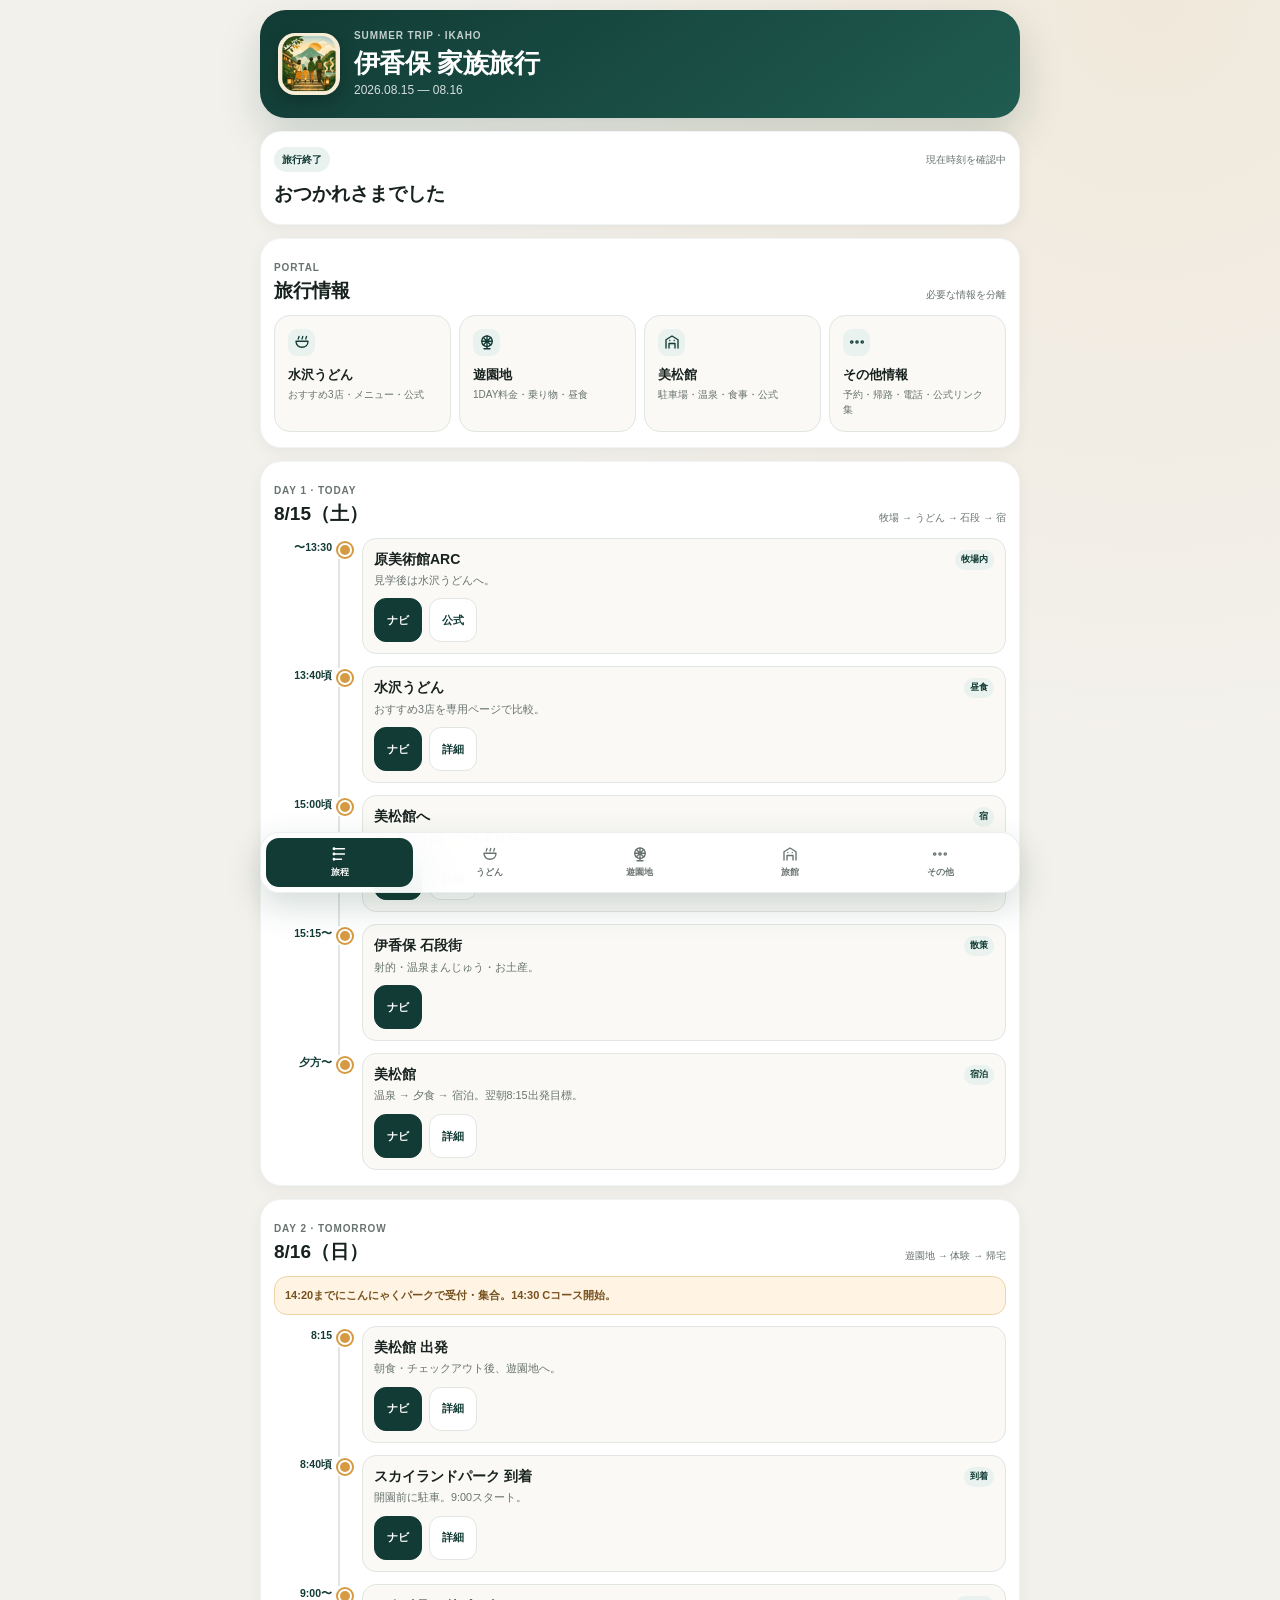
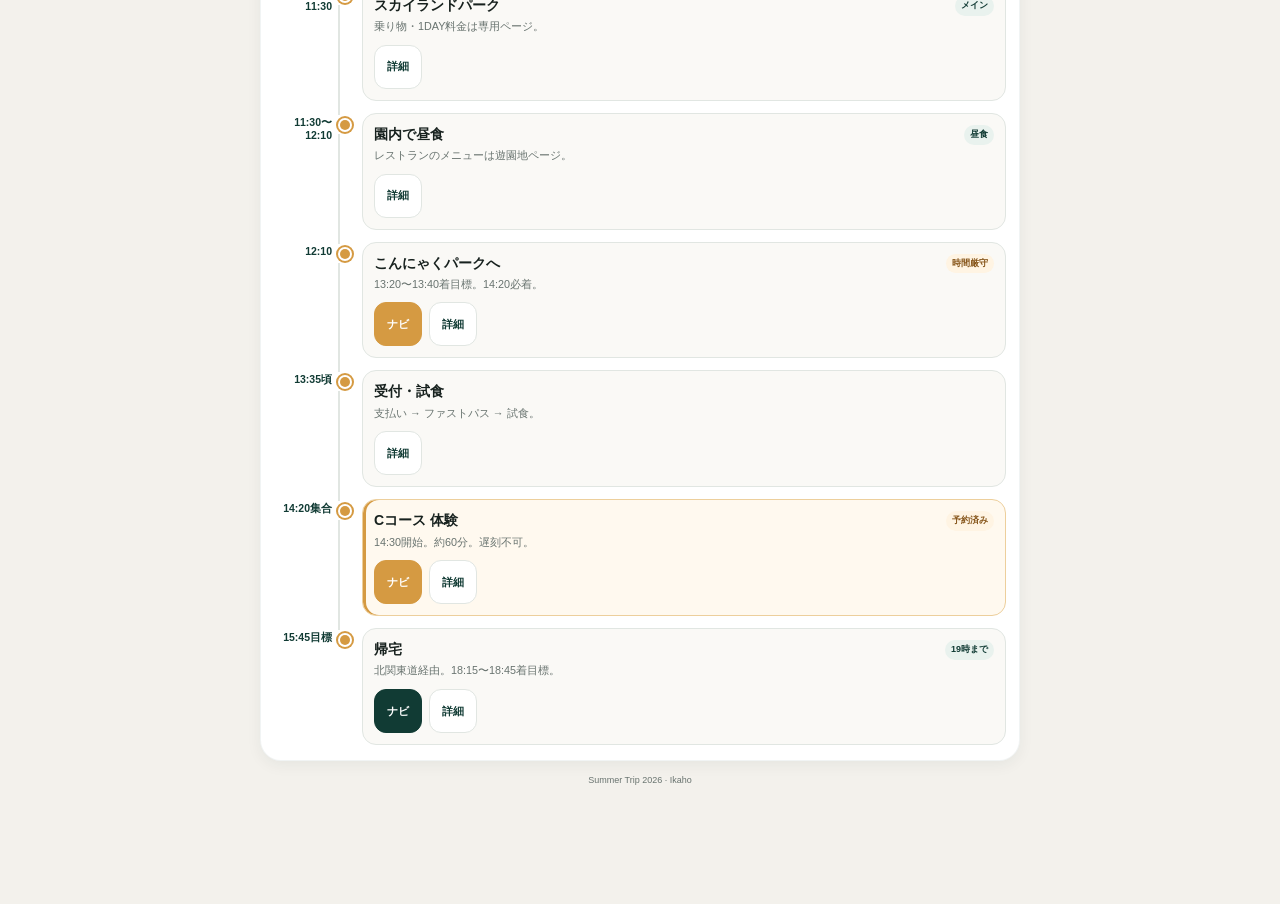
==== commit 0f0cb4be: "Use family icon on app shell and drop Apple-only meta" ====
--- a/index.html
+++ b/index.html
@@ -1 +1 @@
-<!doctype html><html lang="ja"><head><meta charset="utf-8"><meta name="viewport" content="width=device-width,initial-scale=1,viewport-fit=cover"><meta name="theme-color" content="#113b34"><meta name="mobile-web-app-capable" content="yes"><meta name="apple-mobile-web-app-capable" content="yes"><meta name="apple-mobile-web-app-status-bar-style" content="black-translucent"><meta name="apple-mobile-web-app-title" content="伊香保旅行"><link rel="manifest" href="manifest.webmanifest"><link rel="icon" type="image/png" sizes="192x192" href="app-icon-192.png"><link rel="apple-touch-icon" href="apple-touch-icon.png"><link rel="stylesheet" href="app.css"><title>伊香保 家族旅行 2026</title></head><body><main class="shell"><header class="trip-hero"><img class="brand-icon" src="app-icon-192.png" alt=""><div><div class="eyebrow">SUMMER TRIP · IKAHO</div><h1>伊香保 家族旅行</h1><p>2026.08.15 — 08.16</p></div></header><section class="now-card" aria-live="polite"><div class="now-head"><span class="status-pill" id="nowBadge">次の予定</span><span class="muted-mini" id="updatedText">現在時刻を確認中</span></div><div class="now-grid"><div><div class="now-time" id="nowTime">—</div><div class="now-title" id="nowTitle">予定を読み込み中</div><div class="now-note" id="nowNote"></div></div><a class="btn solid" id="nowAction" href="#">ナビ</a></div></section><section class="section"><div class="section-head"><div><span class="kicker">PORTAL</span><h2>旅行情報</h2></div><span class="section-sub">必要な情報を分離</span></div><div class="portal-grid"><a class="portal-card" href="udon.html"><span class="portal-icon"><svg viewBox="0 0 24 24"><path d="M4 11h16c0 5-3.5 8-8 8s-8-3-8-8Z"/><path d="M7 8c0-1.5 1-2 1-3.5M12 8c0-1.5 1-2 1-3.5M17 8c0-1.5 1-2 1-3.5"/></svg></span><b>水沢うどん</b><small>おすすめ3店・メニュー・公式</small></a><a class="portal-card" href="skyland.html"><span class="portal-icon"><svg viewBox="0 0 24 24"><circle cx="12" cy="11" r="7"/><path d="M12 4v14M5 11h14M7 6l10 10M17 6 7 16M12 18v3M8 21h8"/></svg></span><b>遊園地</b><small>1DAY料金・乗り物・昼食</small></a><a class="portal-card" href="hotel.html"><span class="portal-icon"><svg viewBox="0 0 24 24"><path d="M4 20V9l8-5 8 5v11"/><path d="M8 20v-6h8v6M9 10h.01M15 10h.01"/></svg></span><b>美松館</b><small>駐車場・温泉・食事・公式</small></a><a class="portal-card" href="other.html"><span class="portal-icon"><svg viewBox="0 0 24 24"><circle cx="5" cy="12" r="1.5"/><circle cx="12" cy="12" r="1.5"/><circle cx="19" cy="12" r="1.5"/></svg></span><b>その他情報</b><small>予約・帰路・電話・公式リンク集</small></a></div></section><section class="section" id="day1"><div class="section-head"><div><span class="kicker">DAY 1 · TODAY</span><h2>8/15（土）</h2></div><span class="section-sub">牧場 → うどん → 石段 → 宿</span></div><div class="timeline" id="day1Timeline"></div></section><section class="section" id="day2"><div class="section-head"><div><span class="kicker">DAY 2 · TOMORROW</span><h2>8/16（日）</h2></div><span class="section-sub">遊園地 → 体験 → 帰宅</span></div><div class="deadline">14:20までにこんにゃくパークで受付・集合。14:30 Cコース開始。</div><div class="timeline" id="day2Timeline"></div></section><p class="footer-note">Summer Trip 2026 · Ikaho</p></main><nav class="bottom-nav" aria-label="メインナビ"><a class="active" href="index.html"><svg viewBox="0 0 24 24"><path d="M6 5h12M6 12h12M6 19h8"/><circle cx="4" cy="5" r="1"/><circle cx="4" cy="12" r="1"/><circle cx="4" cy="19" r="1"/></svg><span>旅程</span></a><a href="udon.html"><svg viewBox="0 0 24 24"><path d="M4 11h16c0 5-3.5 8-8 8s-8-3-8-8Z"/><path d="M7 8c0-1.5 1-2 1-3.5M12 8c0-1.5 1-2 1-3.5M17 8c0-1.5 1-2 1-3.5"/></svg><span>うどん</span></a><a href="skyland.html"><svg viewBox="0 0 24 24"><circle cx="12" cy="11" r="7"/><path d="M12 4v14M5 11h14M7 6l10 10M17 6 7 16M12 18v3M8 21h8"/></svg><span>遊園地</span></a><a href="hotel.html"><svg viewBox="0 0 24 24"><path d="M4 20V9l8-5 8 5v11"/><path d="M8 20v-6h8v6M9 10h.01M15 10h.01"/></svg><span>旅館</span></a><a href="other.html"><svg viewBox="0 0 24 24"><circle cx="5" cy="12" r="1.5"/><circle cx="12" cy="12" r="1.5"/><circle cx="19" cy="12" r="1.5"/></svg><span>その他</span></a></nav><script src="trip.js"></script><script src="pwa.js"></script></body></html>+<!doctype html><html lang="ja"><head><meta charset="utf-8"><meta name="viewport" content="width=device-width,initial-scale=1,viewport-fit=cover"><meta name="theme-color" content="#113b34"><meta name="mobile-web-app-capable" content="yes"><link rel="manifest" href="manifest.webmanifest"><link rel="icon" type="image/png" sizes="192x192" href="app-icon-family-192.png"><link rel="stylesheet" href="app.css"><title>伊香保 家族旅行 2026</title></head><body><main class="shell"><header class="trip-hero"><img class="brand-icon" src="app-icon-family-192.png" alt=""><div><div class="eyebrow">SUMMER TRIP · IKAHO</div><h1>伊香保 家族旅行</h1><p>2026.08.15 — 08.16</p></div></header><section class="now-card" aria-live="polite"><div class="now-head"><span class="status-pill" id="nowBadge">次の予定</span><span class="muted-mini" id="updatedText">現在時刻を確認中</span></div><div class="now-grid"><div><div class="now-time" id="nowTime">—</div><div class="now-title" id="nowTitle">予定を読み込み中</div><div class="now-note" id="nowNote"></div></div><a class="btn solid" id="nowAction" href="#">ナビ</a></div></section><section class="section"><div class="section-head"><div><span class="kicker">PORTAL</span><h2>旅行情報</h2></div><span class="section-sub">必要な情報を分離</span></div><div class="portal-grid"><a class="portal-card" href="udon.html"><span class="portal-icon"><svg viewBox="0 0 24 24"><path d="M4 11h16c0 5-3.5 8-8 8s-8-3-8-8Z"/><path d="M7 8c0-1.5 1-2 1-3.5M12 8c0-1.5 1-2 1-3.5M17 8c0-1.5 1-2 1-3.5"/></svg></span><b>水沢うどん</b><small>おすすめ3店・メニュー・公式</small></a><a class="portal-card" href="skyland.html"><span class="portal-icon"><svg viewBox="0 0 24 24"><circle cx="12" cy="11" r="7"/><path d="M12 4v14M5 11h14M7 6l10 10M17 6 7 16M12 18v3M8 21h8"/></svg></span><b>遊園地</b><small>1DAY料金・乗り物・昼食</small></a><a class="portal-card" href="hotel.html"><span class="portal-icon"><svg viewBox="0 0 24 24"><path d="M4 20V9l8-5 8 5v11"/><path d="M8 20v-6h8v6M9 10h.01M15 10h.01"/></svg></span><b>美松館</b><small>駐車場・温泉・食事・公式</small></a><a class="portal-card" href="other.html"><span class="portal-icon"><svg viewBox="0 0 24 24"><circle cx="5" cy="12" r="1.5"/><circle cx="12" cy="12" r="1.5"/><circle cx="19" cy="12" r="1.5"/></svg></span><b>その他情報</b><small>予約・帰路・電話・公式リンク集</small></a></div></section><section class="section" id="day1"><div class="section-head"><div><span class="kicker">DAY 1 · TODAY</span><h2>8/15（土）</h2></div><span class="section-sub">牧場 → うどん → 石段 → 宿</span></div><div class="timeline" id="day1Timeline"></div></section><section class="section" id="day2"><div class="section-head"><div><span class="kicker">DAY 2 · TOMORROW</span><h2>8/16（日）</h2></div><span class="section-sub">遊園地 → 体験 → 帰宅</span></div><div class="deadline">14:20までにこんにゃくパークで受付・集合。14:30 Cコース開始。</div><div class="timeline" id="day2Timeline"></div></section><p class="footer-note">Summer Trip 2026 · Ikaho</p></main><nav class="bottom-nav" aria-label="メインナビ"><a class="active" href="index.html"><svg viewBox="0 0 24 24"><path d="M6 5h12M6 12h12M6 19h8"/><circle cx="4" cy="5" r="1"/><circle cx="4" cy="12" r="1"/><circle cx="4" cy="19" r="1"/></svg><span>旅程</span></a><a href="udon.html"><svg viewBox="0 0 24 24"><path d="M4 11h16c0 5-3.5 8-8 8s-8-3-8-8Z"/><path d="M7 8c0-1.5 1-2 1-3.5M12 8c0-1.5 1-2 1-3.5M17 8c0-1.5 1-2 1-3.5"/></svg><span>うどん</span></a><a href="skyland.html"><svg viewBox="0 0 24 24"><circle cx="12" cy="11" r="7"/><path d="M12 4v14M5 11h14M7 6l10 10M17 6 7 16M12 18v3M8 21h8"/></svg><span>遊園地</span></a><a href="hotel.html"><svg viewBox="0 0 24 24"><path d="M4 20V9l8-5 8 5v11"/><path d="M8 20v-6h8v6M9 10h.01M15 10h.01"/></svg><span>旅館</span></a><a href="other.html"><svg viewBox="0 0 24 24"><circle cx="5" cy="12" r="1.5"/><circle cx="12" cy="12" r="1.5"/><circle cx="19" cy="12" r="1.5"/></svg><span>その他</span></a></nav><script src="trip.js"></script><script src="pwa.js"></script></body></html>
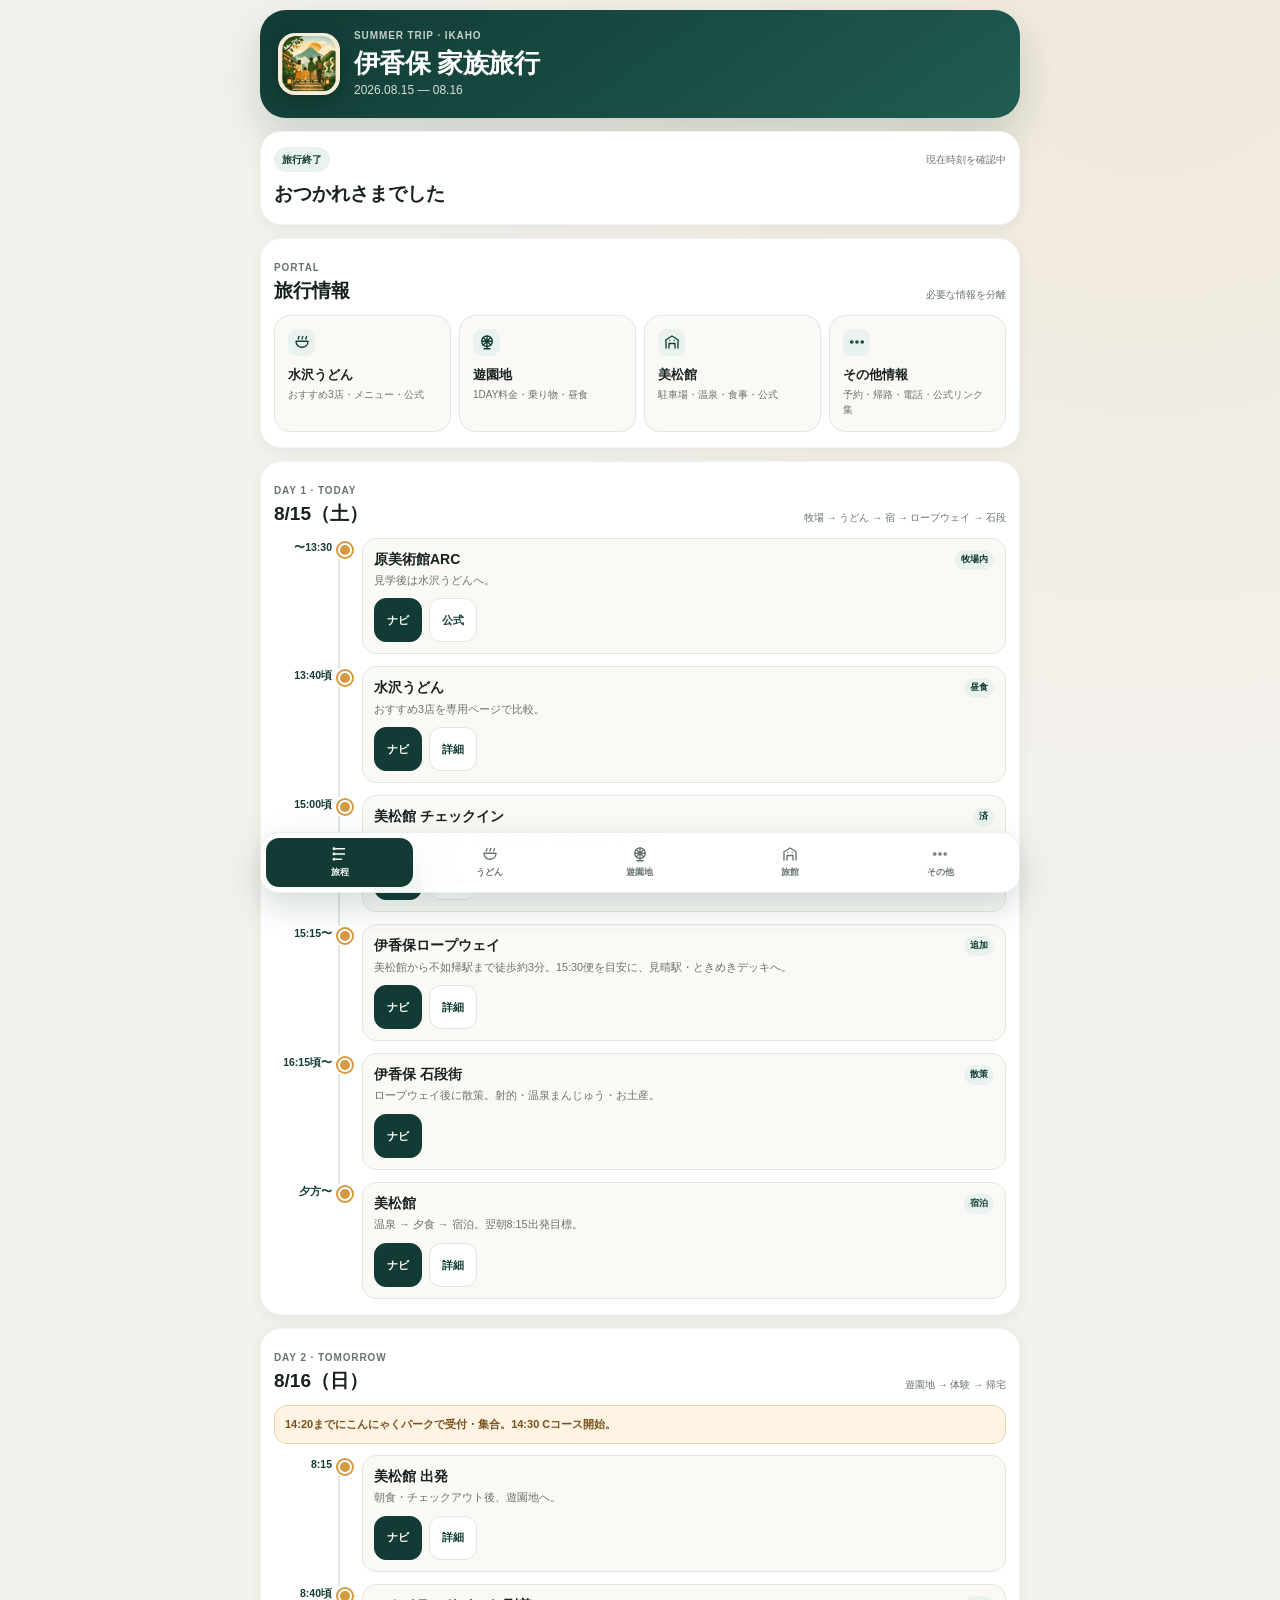
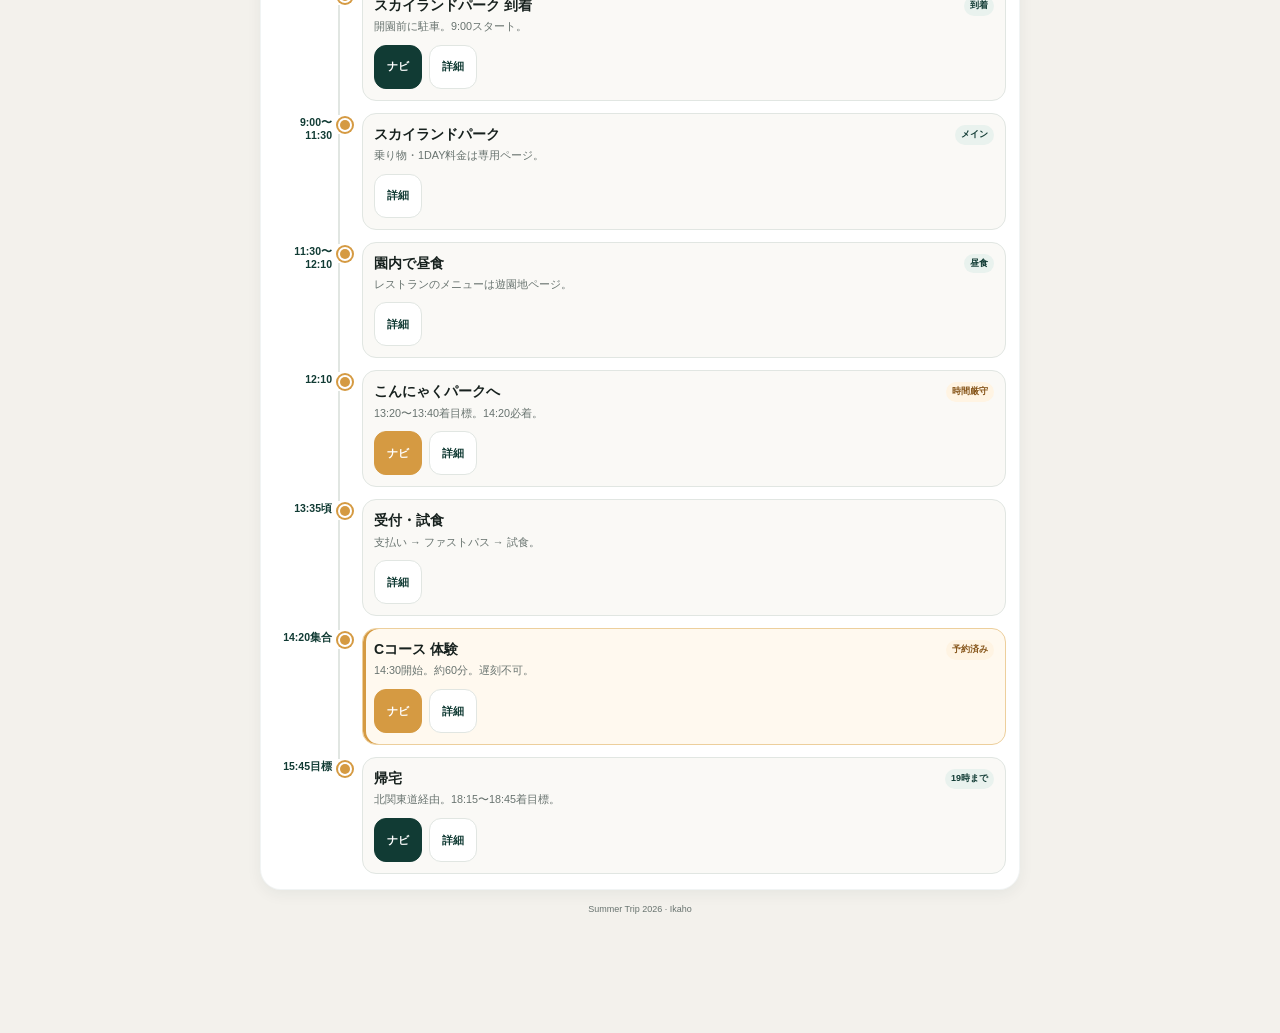
==== commit 623b3308: "Reflect ropeway stop in day one summary" ====
--- a/index.html
+++ b/index.html
@@ -1 +1 @@
-<!doctype html><html lang="ja"><head><meta charset="utf-8"><meta name="viewport" content="width=device-width,initial-scale=1,viewport-fit=cover"><meta name="theme-color" content="#113b34"><meta name="mobile-web-app-capable" content="yes"><link rel="manifest" href="manifest.webmanifest"><link rel="icon" type="image/png" sizes="192x192" href="app-icon-family-192.png"><link rel="stylesheet" href="app.css"><title>伊香保 家族旅行 2026</title></head><body><main class="shell"><header class="trip-hero"><img class="brand-icon" src="app-icon-family-192.png" alt=""><div><div class="eyebrow">SUMMER TRIP · IKAHO</div><h1>伊香保 家族旅行</h1><p>2026.08.15 — 08.16</p></div></header><section class="now-card" aria-live="polite"><div class="now-head"><span class="status-pill" id="nowBadge">次の予定</span><span class="muted-mini" id="updatedText">現在時刻を確認中</span></div><div class="now-grid"><div><div class="now-time" id="nowTime">—</div><div class="now-title" id="nowTitle">予定を読み込み中</div><div class="now-note" id="nowNote"></div></div><a class="btn solid" id="nowAction" href="#">ナビ</a></div></section><section class="section"><div class="section-head"><div><span class="kicker">PORTAL</span><h2>旅行情報</h2></div><span class="section-sub">必要な情報を分離</span></div><div class="portal-grid"><a class="portal-card" href="udon.html"><span class="portal-icon"><svg viewBox="0 0 24 24"><path d="M4 11h16c0 5-3.5 8-8 8s-8-3-8-8Z"/><path d="M7 8c0-1.5 1-2 1-3.5M12 8c0-1.5 1-2 1-3.5M17 8c0-1.5 1-2 1-3.5"/></svg></span><b>水沢うどん</b><small>おすすめ3店・メニュー・公式</small></a><a class="portal-card" href="skyland.html"><span class="portal-icon"><svg viewBox="0 0 24 24"><circle cx="12" cy="11" r="7"/><path d="M12 4v14M5 11h14M7 6l10 10M17 6 7 16M12 18v3M8 21h8"/></svg></span><b>遊園地</b><small>1DAY料金・乗り物・昼食</small></a><a class="portal-card" href="hotel.html"><span class="portal-icon"><svg viewBox="0 0 24 24"><path d="M4 20V9l8-5 8 5v11"/><path d="M8 20v-6h8v6M9 10h.01M15 10h.01"/></svg></span><b>美松館</b><small>駐車場・温泉・食事・公式</small></a><a class="portal-card" href="other.html"><span class="portal-icon"><svg viewBox="0 0 24 24"><circle cx="5" cy="12" r="1.5"/><circle cx="12" cy="12" r="1.5"/><circle cx="19" cy="12" r="1.5"/></svg></span><b>その他情報</b><small>予約・帰路・電話・公式リンク集</small></a></div></section><section class="section" id="day1"><div class="section-head"><div><span class="kicker">DAY 1 · TODAY</span><h2>8/15（土）</h2></div><span class="section-sub">牧場 → うどん → 石段 → 宿</span></div><div class="timeline" id="day1Timeline"></div></section><section class="section" id="day2"><div class="section-head"><div><span class="kicker">DAY 2 · TOMORROW</span><h2>8/16（日）</h2></div><span class="section-sub">遊園地 → 体験 → 帰宅</span></div><div class="deadline">14:20までにこんにゃくパークで受付・集合。14:30 Cコース開始。</div><div class="timeline" id="day2Timeline"></div></section><p class="footer-note">Summer Trip 2026 · Ikaho</p></main><nav class="bottom-nav" aria-label="メインナビ"><a class="active" href="index.html"><svg viewBox="0 0 24 24"><path d="M6 5h12M6 12h12M6 19h8"/><circle cx="4" cy="5" r="1"/><circle cx="4" cy="12" r="1"/><circle cx="4" cy="19" r="1"/></svg><span>旅程</span></a><a href="udon.html"><svg viewBox="0 0 24 24"><path d="M4 11h16c0 5-3.5 8-8 8s-8-3-8-8Z"/><path d="M7 8c0-1.5 1-2 1-3.5M12 8c0-1.5 1-2 1-3.5M17 8c0-1.5 1-2 1-3.5"/></svg><span>うどん</span></a><a href="skyland.html"><svg viewBox="0 0 24 24"><circle cx="12" cy="11" r="7"/><path d="M12 4v14M5 11h14M7 6l10 10M17 6 7 16M12 18v3M8 21h8"/></svg><span>遊園地</span></a><a href="hotel.html"><svg viewBox="0 0 24 24"><path d="M4 20V9l8-5 8 5v11"/><path d="M8 20v-6h8v6M9 10h.01M15 10h.01"/></svg><span>旅館</span></a><a href="other.html"><svg viewBox="0 0 24 24"><circle cx="5" cy="12" r="1.5"/><circle cx="12" cy="12" r="1.5"/><circle cx="19" cy="12" r="1.5"/></svg><span>その他</span></a></nav><script src="trip.js"></script><script src="pwa.js"></script></body></html>+<!doctype html><html lang="ja"><head><meta charset="utf-8"><meta name="viewport" content="width=device-width,initial-scale=1,viewport-fit=cover"><meta name="theme-color" content="#113b34"><meta name="mobile-web-app-capable" content="yes"><link rel="manifest" href="manifest.webmanifest"><link rel="icon" type="image/png" sizes="192x192" href="app-icon-family-192.png"><link rel="stylesheet" href="app.css"><title>伊香保 家族旅行 2026</title></head><body><main class="shell"><header class="trip-hero"><img class="brand-icon" src="app-icon-family-192.png" alt=""><div><div class="eyebrow">SUMMER TRIP · IKAHO</div><h1>伊香保 家族旅行</h1><p>2026.08.15 — 08.16</p></div></header><section class="now-card" aria-live="polite"><div class="now-head"><span class="status-pill" id="nowBadge">次の予定</span><span class="muted-mini" id="updatedText">現在時刻を確認中</span></div><div class="now-grid"><div><div class="now-time" id="nowTime">—</div><div class="now-title" id="nowTitle">予定を読み込み中</div><div class="now-note" id="nowNote"></div></div><a class="btn solid" id="nowAction" href="#">ナビ</a></div></section><section class="section"><div class="section-head"><div><span class="kicker">PORTAL</span><h2>旅行情報</h2></div><span class="section-sub">必要な情報を分離</span></div><div class="portal-grid"><a class="portal-card" href="udon.html"><span class="portal-icon"><svg viewBox="0 0 24 24"><path d="M4 11h16c0 5-3.5 8-8 8s-8-3-8-8Z"/><path d="M7 8c0-1.5 1-2 1-3.5M12 8c0-1.5 1-2 1-3.5M17 8c0-1.5 1-2 1-3.5"/></svg></span><b>水沢うどん</b><small>おすすめ3店・メニュー・公式</small></a><a class="portal-card" href="skyland.html"><span class="portal-icon"><svg viewBox="0 0 24 24"><circle cx="12" cy="11" r="7"/><path d="M12 4v14M5 11h14M7 6l10 10M17 6 7 16M12 18v3M8 21h8"/></svg></span><b>遊園地</b><small>1DAY料金・乗り物・昼食</small></a><a class="portal-card" href="hotel.html"><span class="portal-icon"><svg viewBox="0 0 24 24"><path d="M4 20V9l8-5 8 5v11"/><path d="M8 20v-6h8v6M9 10h.01M15 10h.01"/></svg></span><b>美松館</b><small>駐車場・温泉・食事・公式</small></a><a class="portal-card" href="other.html"><span class="portal-icon"><svg viewBox="0 0 24 24"><circle cx="5" cy="12" r="1.5"/><circle cx="12" cy="12" r="1.5"/><circle cx="19" cy="12" r="1.5"/></svg></span><b>その他情報</b><small>予約・帰路・電話・公式リンク集</small></a></div></section><section class="section" id="day1"><div class="section-head"><div><span class="kicker">DAY 1 · TODAY</span><h2>8/15（土）</h2></div><span class="section-sub">牧場 → うどん → 宿 → ロープウェイ → 石段</span></div><div class="timeline" id="day1Timeline"></div></section><section class="section" id="day2"><div class="section-head"><div><span class="kicker">DAY 2 · TOMORROW</span><h2>8/16（日）</h2></div><span class="section-sub">遊園地 → 体験 → 帰宅</span></div><div class="deadline">14:20までにこんにゃくパークで受付・集合。14:30 Cコース開始。</div><div class="timeline" id="day2Timeline"></div></section><p class="footer-note">Summer Trip 2026 · Ikaho</p></main><nav class="bottom-nav" aria-label="メインナビ"><a class="active" href="index.html"><svg viewBox="0 0 24 24"><path d="M6 5h12M6 12h12M6 19h8"/><circle cx="4" cy="5" r="1"/><circle cx="4" cy="12" r="1"/><circle cx="4" cy="19" r="1"/></svg><span>旅程</span></a><a href="udon.html"><svg viewBox="0 0 24 24"><path d="M4 11h16c0 5-3.5 8-8 8s-8-3-8-8Z"/><path d="M7 8c0-1.5 1-2 1-3.5M12 8c0-1.5 1-2 1-3.5M17 8c0-1.5 1-2 1-3.5"/></svg><span>うどん</span></a><a href="skyland.html"><svg viewBox="0 0 24 24"><circle cx="12" cy="11" r="7"/><path d="M12 4v14M5 11h14M7 6l10 10M17 6 7 16M12 18v3M8 21h8"/></svg><span>遊園地</span></a><a href="hotel.html"><svg viewBox="0 0 24 24"><path d="M4 20V9l8-5 8 5v11"/><path d="M8 20v-6h8v6M9 10h.01M15 10h.01"/></svg><span>旅館</span></a><a href="other.html"><svg viewBox="0 0 24 24"><circle cx="5" cy="12" r="1.5"/><circle cx="12" cy="12" r="1.5"/><circle cx="19" cy="12" r="1.5"/></svg><span>その他</span></a></nav><script src="trip.js"></script><script src="pwa.js"></script></body></html>
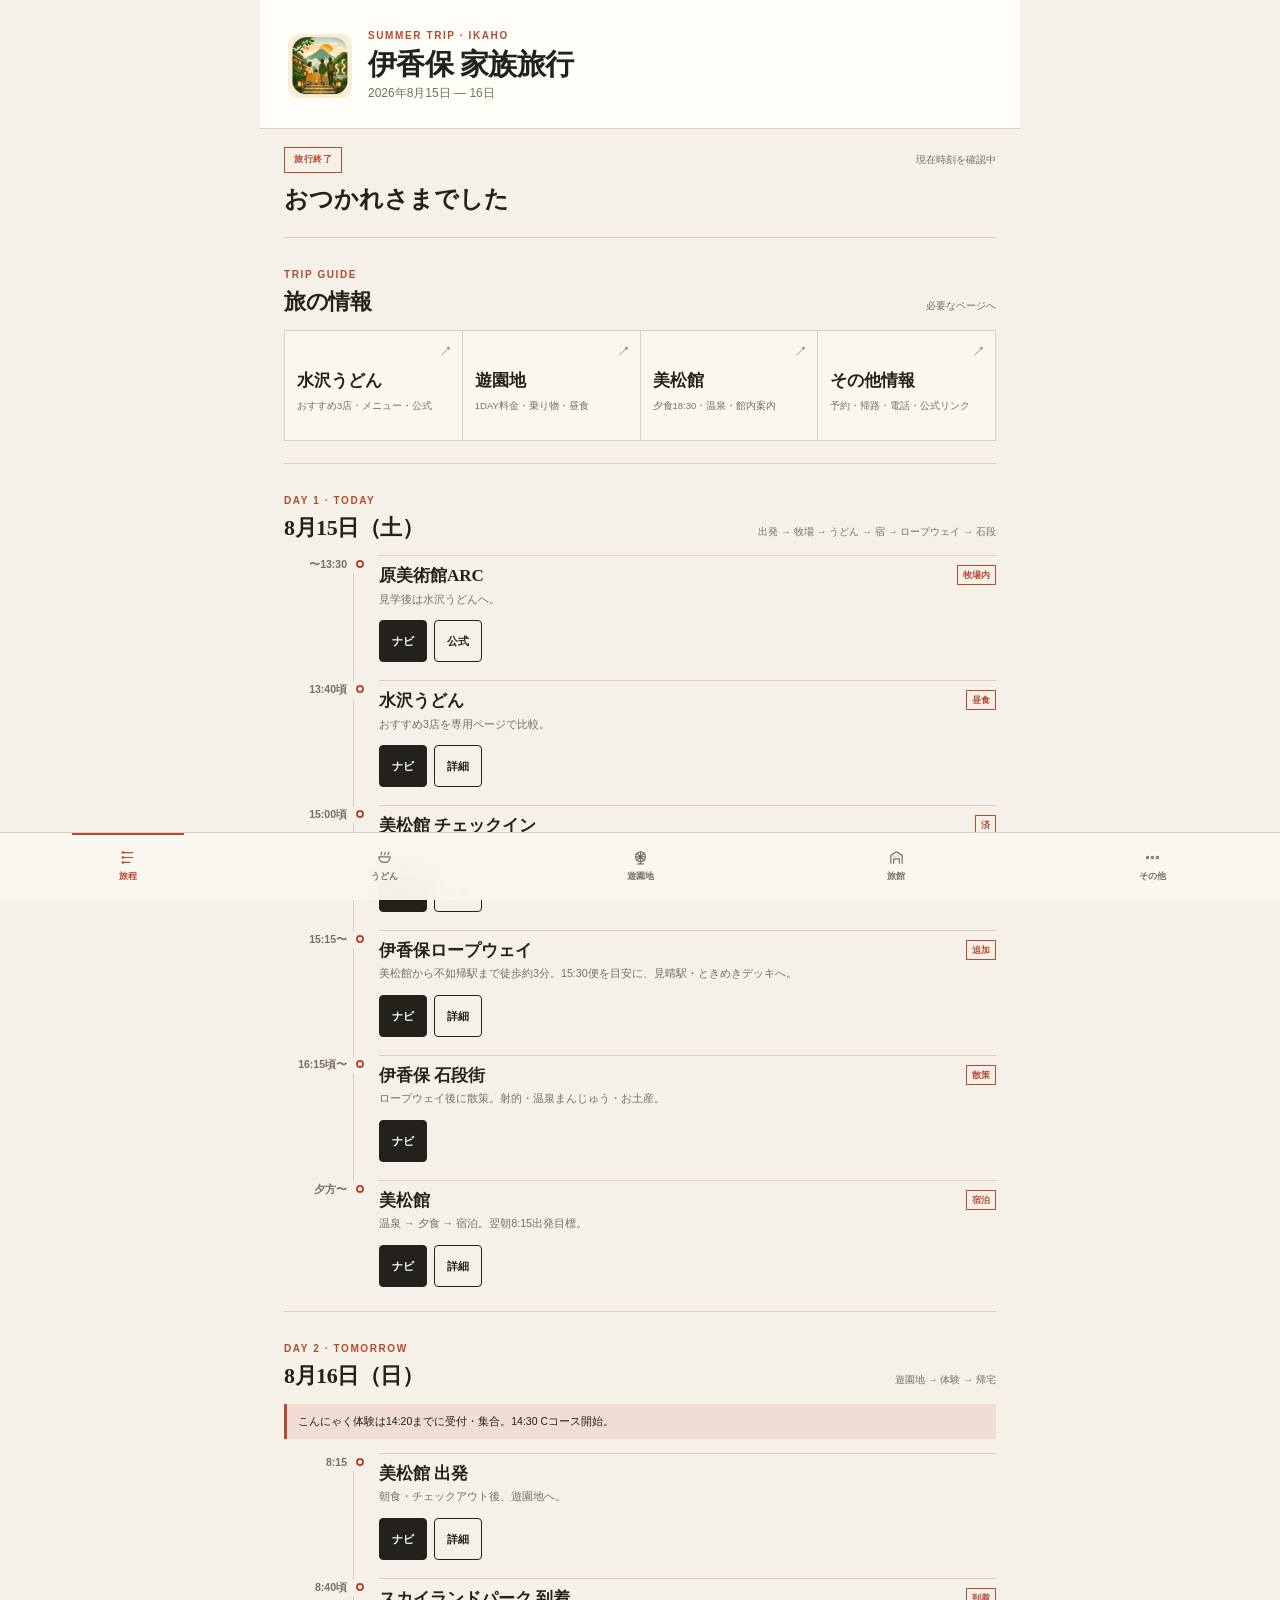
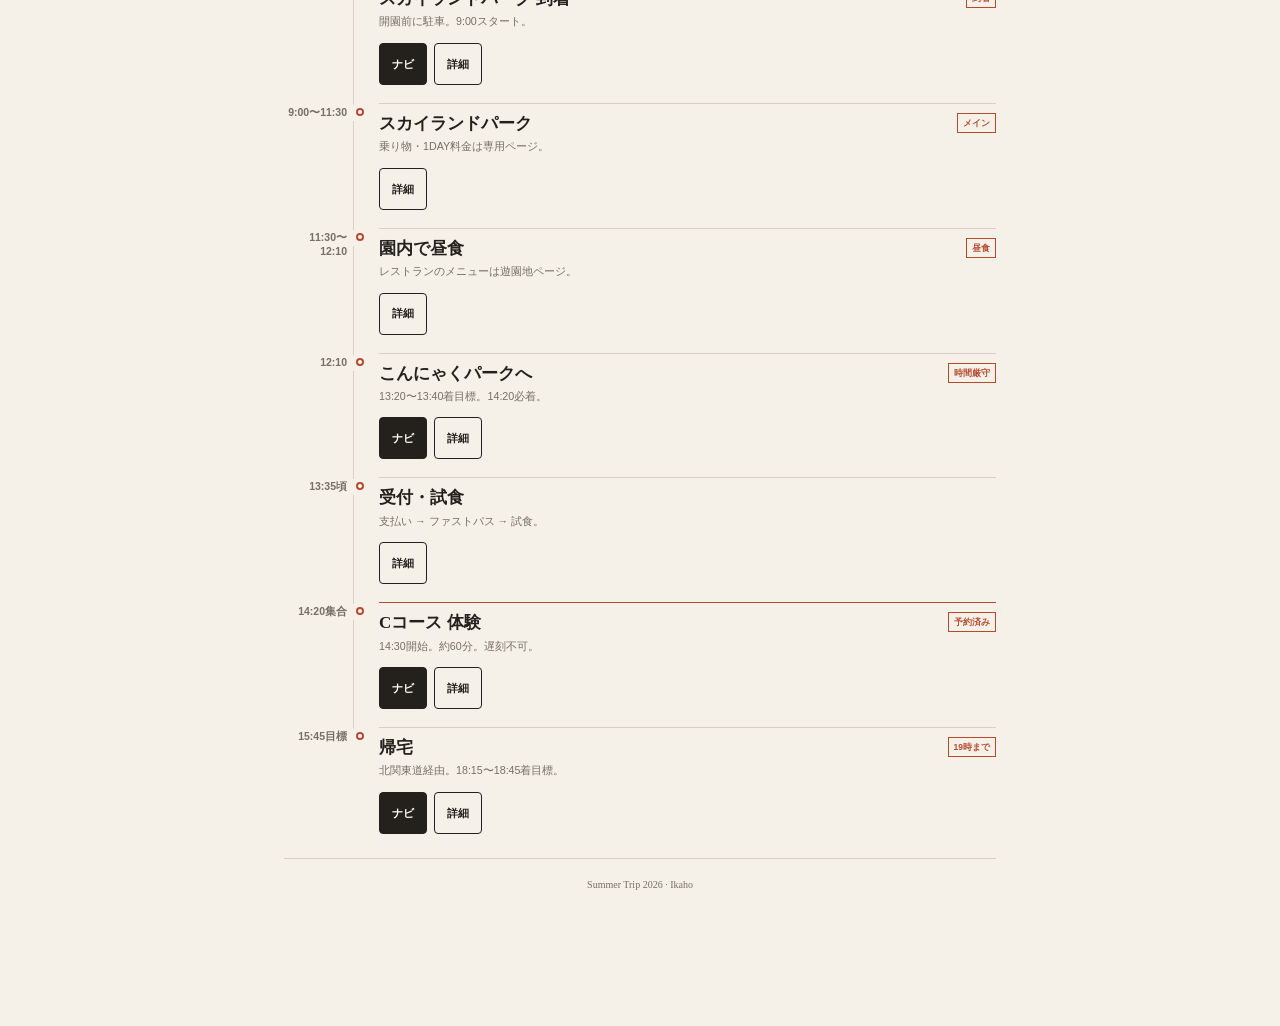
==== commit c0f34f40: "Redesign itinerary as editorial travel guide" ====
--- a/index.html
+++ b/index.html
@@ -1 +1 @@
-<!doctype html><html lang="ja"><head><meta charset="utf-8"><meta name="viewport" content="width=device-width,initial-scale=1,viewport-fit=cover"><meta name="theme-color" content="#113b34"><meta name="mobile-web-app-capable" content="yes"><link rel="manifest" href="manifest.webmanifest"><link rel="icon" type="image/png" sizes="192x192" href="app-icon-family-192.png"><link rel="stylesheet" href="app.css"><title>伊香保 家族旅行 2026</title></head><body><main class="shell"><header class="trip-hero"><img class="brand-icon" src="app-icon-family-192.png" alt=""><div><div class="eyebrow">SUMMER TRIP · IKAHO</div><h1>伊香保 家族旅行</h1><p>2026.08.15 — 08.16</p></div></header><section class="now-card" aria-live="polite"><div class="now-head"><span class="status-pill" id="nowBadge">次の予定</span><span class="muted-mini" id="updatedText">現在時刻を確認中</span></div><div class="now-grid"><div><div class="now-time" id="nowTime">—</div><div class="now-title" id="nowTitle">予定を読み込み中</div><div class="now-note" id="nowNote"></div></div><a class="btn solid" id="nowAction" href="#">ナビ</a></div></section><section class="section"><div class="section-head"><div><span class="kicker">PORTAL</span><h2>旅行情報</h2></div><span class="section-sub">必要な情報を分離</span></div><div class="portal-grid"><a class="portal-card" href="udon.html"><span class="portal-icon"><svg viewBox="0 0 24 24"><path d="M4 11h16c0 5-3.5 8-8 8s-8-3-8-8Z"/><path d="M7 8c0-1.5 1-2 1-3.5M12 8c0-1.5 1-2 1-3.5M17 8c0-1.5 1-2 1-3.5"/></svg></span><b>水沢うどん</b><small>おすすめ3店・メニュー・公式</small></a><a class="portal-card" href="skyland.html"><span class="portal-icon"><svg viewBox="0 0 24 24"><circle cx="12" cy="11" r="7"/><path d="M12 4v14M5 11h14M7 6l10 10M17 6 7 16M12 18v3M8 21h8"/></svg></span><b>遊園地</b><small>1DAY料金・乗り物・昼食</small></a><a class="portal-card" href="hotel.html"><span class="portal-icon"><svg viewBox="0 0 24 24"><path d="M4 20V9l8-5 8 5v11"/><path d="M8 20v-6h8v6M9 10h.01M15 10h.01"/></svg></span><b>美松館</b><small>駐車場・温泉・食事・公式</small></a><a class="portal-card" href="other.html"><span class="portal-icon"><svg viewBox="0 0 24 24"><circle cx="5" cy="12" r="1.5"/><circle cx="12" cy="12" r="1.5"/><circle cx="19" cy="12" r="1.5"/></svg></span><b>その他情報</b><small>予約・帰路・電話・公式リンク集</small></a></div></section><section class="section" id="day1"><div class="section-head"><div><span class="kicker">DAY 1 · TODAY</span><h2>8/15（土）</h2></div><span class="section-sub">牧場 → うどん → 宿 → ロープウェイ → 石段</span></div><div class="timeline" id="day1Timeline"></div></section><section class="section" id="day2"><div class="section-head"><div><span class="kicker">DAY 2 · TOMORROW</span><h2>8/16（日）</h2></div><span class="section-sub">遊園地 → 体験 → 帰宅</span></div><div class="deadline">14:20までにこんにゃくパークで受付・集合。14:30 Cコース開始。</div><div class="timeline" id="day2Timeline"></div></section><p class="footer-note">Summer Trip 2026 · Ikaho</p></main><nav class="bottom-nav" aria-label="メインナビ"><a class="active" href="index.html"><svg viewBox="0 0 24 24"><path d="M6 5h12M6 12h12M6 19h8"/><circle cx="4" cy="5" r="1"/><circle cx="4" cy="12" r="1"/><circle cx="4" cy="19" r="1"/></svg><span>旅程</span></a><a href="udon.html"><svg viewBox="0 0 24 24"><path d="M4 11h16c0 5-3.5 8-8 8s-8-3-8-8Z"/><path d="M7 8c0-1.5 1-2 1-3.5M12 8c0-1.5 1-2 1-3.5M17 8c0-1.5 1-2 1-3.5"/></svg><span>うどん</span></a><a href="skyland.html"><svg viewBox="0 0 24 24"><circle cx="12" cy="11" r="7"/><path d="M12 4v14M5 11h14M7 6l10 10M17 6 7 16M12 18v3M8 21h8"/></svg><span>遊園地</span></a><a href="hotel.html"><svg viewBox="0 0 24 24"><path d="M4 20V9l8-5 8 5v11"/><path d="M8 20v-6h8v6M9 10h.01M15 10h.01"/></svg><span>旅館</span></a><a href="other.html"><svg viewBox="0 0 24 24"><circle cx="5" cy="12" r="1.5"/><circle cx="12" cy="12" r="1.5"/><circle cx="19" cy="12" r="1.5"/></svg><span>その他</span></a></nav><script src="trip.js"></script><script src="pwa.js"></script></body></html>+<!doctype html><html lang="ja"><head><meta charset="utf-8"><meta name="viewport" content="width=device-width,initial-scale=1,viewport-fit=cover"><meta name="theme-color" content="#f5f1e8"><meta name="mobile-web-app-capable" content="yes"><link rel="manifest" href="manifest.webmanifest"><link rel="icon" type="image/png" sizes="192x192" href="app-icon-family-192.png"><link rel="stylesheet" href="guide.css"><title>伊香保 家族旅行 2026</title></head><body><main class="shell"><header class="trip-hero"><img class="brand-icon" src="app-icon-family-192.png" alt=""><div><div class="eyebrow">SUMMER TRIP · IKAHO</div><h1>伊香保 家族旅行</h1><p>2026年8月15日 — 16日</p></div></header><section class="now-card" aria-live="polite"><div class="now-head"><span class="status-pill" id="nowBadge">次の予定</span><span class="muted-mini" id="updatedText">現在時刻を確認中</span></div><div class="now-grid"><div><div class="now-time" id="nowTime">—</div><div class="now-title" id="nowTitle">予定を読み込み中</div><div class="now-note" id="nowNote"></div></div><a class="btn solid" id="nowAction" href="#">ナビ</a></div></section><section class="section"><div class="section-head"><div><span class="kicker">TRIP GUIDE</span><h2>旅の情報</h2></div><span class="section-sub">必要なページへ</span></div><div class="portal-grid"><a class="portal-card" href="udon.html"><b>水沢うどん</b><small>おすすめ3店・メニュー・公式</small></a><a class="portal-card" href="skyland.html"><b>遊園地</b><small>1DAY料金・乗り物・昼食</small></a><a class="portal-card" href="hotel.html"><b>美松館</b><small>夕食18:30・温泉・館内案内</small></a><a class="portal-card" href="other.html"><b>その他情報</b><small>予約・帰路・電話・公式リンク</small></a></div></section><section class="section" id="day1"><div class="section-head"><div><span class="kicker">DAY 1 · TODAY</span><h2>8月15日（土）</h2></div><span class="section-sub">出発 → 牧場 → うどん → 宿 → ロープウェイ → 石段</span></div><div class="timeline" id="day1Timeline"></div></section><section class="section" id="day2"><div class="section-head"><div><span class="kicker">DAY 2 · TOMORROW</span><h2>8月16日（日）</h2></div><span class="section-sub">遊園地 → 体験 → 帰宅</span></div><div class="deadline">こんにゃく体験は14:20までに受付・集合。14:30 Cコース開始。</div><div class="timeline" id="day2Timeline"></div></section><p class="footer-note">Summer Trip 2026 · Ikaho</p></main><nav class="bottom-nav" aria-label="メインナビ"><a class="active" href="index.html"><svg viewBox="0 0 24 24"><path d="M6 5h12M6 12h12M6 19h8"/><circle cx="4" cy="5" r="1"/><circle cx="4" cy="12" r="1"/><circle cx="4" cy="19" r="1"/></svg><span>旅程</span></a><a href="udon.html"><svg viewBox="0 0 24 24"><path d="M4 11h16c0 5-3.5 8-8 8s-8-3-8-8Z"/><path d="M7 8c0-1.5 1-2 1-3.5M12 8c0-1.5 1-2 1-3.5M17 8c0-1.5 1-2 1-3.5"/></svg><span>うどん</span></a><a href="skyland.html"><svg viewBox="0 0 24 24"><circle cx="12" cy="11" r="7"/><path d="M12 4v14M5 11h14M7 6l10 10M17 6 7 16M12 18v3M8 21h8"/></svg><span>遊園地</span></a><a href="hotel.html"><svg viewBox="0 0 24 24"><path d="M4 20V9l8-5 8 5v11"/><path d="M8 20v-6h8v6M9 10h.01M15 10h.01"/></svg><span>旅館</span></a><a href="other.html"><svg viewBox="0 0 24 24"><circle cx="5" cy="12" r="1.5"/><circle cx="12" cy="12" r="1.5"/><circle cx="19" cy="12" r="1.5"/></svg><span>その他</span></a></nav><script src="trip.js"></script><script src="pwa.js"></script></body></html>
--- a/guide.css
+++ b/guide.css
@@ -0,0 +1 @@
+:root{--paper:#f5f1e8;--surface:#fffdf8;--ink:#24211d;--muted:#756f66;--rule:#d8d0c4;--accent:#b64a2f;--accent-soft:#f1ddd4;--quiet:#ebe6dc;--black:#171512;--max:760px}*{box-sizing:border-box}html{scroll-behavior:smooth}body{margin:0;background:var(--paper);color:var(--ink);font-family:-apple-system,BlinkMacSystemFont,"Segoe UI","Hiragino Kaku Gothic ProN","Noto Sans JP",sans-serif;line-height:1.65;-webkit-font-smoothing:antialiased;padding-bottom:82px}a{color:inherit}.shell{width:min(100%,var(--max));margin:auto;padding:0 16px 32px}.trip-hero,.page-top{margin:0 -16px 0;padding:28px 20px 24px;background:var(--surface);border-bottom:1px solid var(--rule)}.trip-hero{display:flex;gap:16px;align-items:center}.brand-icon{width:64px;height:64px;border-radius:12px;object-fit:cover;flex:none}.trip-hero h1,.page-top h1,.section h2{font-family:Georgia,"Yu Mincho","Hiragino Mincho ProN",serif;font-weight:600;letter-spacing:-.02em}.trip-hero h1{font-size:29px;line-height:1.12;margin:3px 0}.trip-hero p,.page-top p{margin:4px 0 0;color:var(--muted);font-size:12px}.eyebrow,.kicker{font-size:10px;letter-spacing:.16em;font-weight:800;color:var(--accent)}.page-top{display:flex;justify-content:space-between;gap:14px;align-items:flex-start}.page-top h1{font-size:27px;line-height:1.15;margin:4px 0}.section,.now-card{margin-top:0;padding:22px 0;border-bottom:1px solid var(--rule);background:transparent}.section-head{display:flex;justify-content:space-between;gap:12px;align-items:flex-end;margin-bottom:15px}.section-head h2{font-size:22px;line-height:1.15;margin:3px 0 0}.section-sub,.muted-mini{font-size:10px;color:var(--muted);text-align:right}.now-card{padding:18px 0 20px}.now-head{display:flex;justify-content:space-between;align-items:center}.status-pill{display:inline-flex;align-items:center;min-height:26px;padding:0 9px;border:1px solid var(--accent);color:var(--accent);font-size:9px;font-weight:900;letter-spacing:.06em;text-transform:uppercase}.status-pill.amber{border-color:var(--accent);color:var(--accent)}.now-grid{display:grid;grid-template-columns:1fr auto;gap:18px;align-items:end;margin-top:10px}.now-time{font-size:11px;color:var(--accent);font-weight:800}.now-title{font-family:Georgia,"Yu Mincho","Hiragino Mincho ProN",serif;font-size:24px;font-weight:600;line-height:1.18;margin-top:2px}.now-note{font-size:11px;color:var(--muted);margin-top:4px}.btn{display:inline-flex;align-items:center;justify-content:center;min-height:42px;padding:0 12px;border:1px solid var(--ink);border-radius:4px;background:transparent;text-decoration:none;font-size:11px;font-weight:800;white-space:nowrap}.btn.solid,.btn.amber{background:var(--ink);border-color:var(--ink);color:#fff}.btn:hover,.btn:focus-visible{outline:2px solid var(--accent);outline-offset:2px}.text-link{font-size:10.5px;font-weight:800;color:var(--accent);text-decoration:none;border-bottom:1px solid currentColor}.button-row{display:flex;gap:7px;flex-wrap:wrap;margin-top:12px}.portal-grid{display:grid;grid-template-columns:1fr 1fr;border-top:1px solid var(--rule);border-left:1px solid var(--rule)}.portal-card{position:relative;display:block;text-decoration:none;padding:14px 12px 16px;min-height:110px;background:rgba(255,253,248,.45);border-right:1px solid var(--rule);border-bottom:1px solid var(--rule)}.portal-card:after{content:'↗';position:absolute;right:10px;top:10px;color:var(--accent);font-size:13px}.portal-icon{display:none}.portal-card b{display:block;font-family:Georgia,"Yu Mincho","Hiragino Mincho ProN",serif;font-size:17px;font-weight:600;margin-top:22px}.portal-card small{display:block;font-size:9.5px;color:var(--muted);margin-top:3px}.deadline,.info-callout,.parking-callout,.recommend-banner{border-left:3px solid var(--accent);padding:9px 11px;background:var(--accent-soft);font-size:10.5px;margin:10px 0 14px}.deadline.strong{color:var(--accent);font-weight:800}.timeline{display:flex;flex-direction:column}.event{display:grid;grid-template-columns:63px 14px 1fr;gap:9px;position:relative;padding-bottom:16px}.event:last-child{padding-bottom:0}.event:after{content:'';position:absolute;left:69px;top:18px;bottom:-2px;width:1px;background:var(--rule)}.event:last-child:after{display:none}.event-time{font-size:10.5px;color:var(--muted);font-weight:800;text-align:right;line-height:1.35;padding-top:2px}.timeline-dot{width:8px;height:8px;border-radius:50%;background:var(--surface);border:2px solid var(--accent);margin-top:5px;z-index:1}.event-card{position:relative;border-top:1px solid var(--rule);padding:9px 0 2px}.event-card h3{font-family:Georgia,"Yu Mincho","Hiragino Mincho ProN",serif;font-size:17px;font-weight:600;line-height:1.25;margin:0}.event-card p{font-size:10.7px;color:var(--muted);margin:4px 0 0}.event-card.current{border-top:2px solid var(--accent);padding-top:8px}.event-card.current h3{color:var(--accent)}.event-card.past{opacity:.48}.event-card.past:before{content:'済';position:absolute;right:0;top:7px;font-size:9px;font-weight:900;color:var(--muted)}.event-card.reserve{border-top-color:var(--accent)}.event-tag{float:right;font-size:8.5px;font-weight:800;color:var(--accent);border:1px solid currentColor;padding:2px 5px;margin-left:7px}.event-card.past .event-tag{display:none}.media-card{background:var(--surface);border:1px solid var(--rule);overflow:hidden}.shop-stack,.ride-grid{display:grid;gap:14px}.media-photo{width:100%;aspect-ratio:3/2;background:var(--quiet);overflow:hidden}.media-photo img{width:100%;height:100%;object-fit:cover;display:block}.media-body{padding:14px}.title-line{display:flex;align-items:center;gap:9px;justify-content:space-between}.title-line:has(.rank){justify-content:flex-start}.title-line h3{font-family:Georgia,"Yu Mincho","Hiragino Mincho ProN",serif;font-size:19px;font-weight:600;line-height:1.2;margin:0}.media-body>p{font-size:10.7px;color:var(--muted);margin:7px 0 0}.rank{width:24px;height:24px;border:1px solid var(--ink);display:grid;place-items:center;font-size:10px;font-weight:900}.rank.gold{background:var(--accent);border-color:var(--accent);color:#fff}.stat-grid,.price-subgrid{display:grid;grid-template-columns:1fr 1fr;border-top:1px solid var(--rule);border-left:1px solid var(--rule);margin-top:12px}.stat-grid>div,.price-subgrid>div{padding:9px 10px;border-right:1px solid var(--rule);border-bottom:1px solid var(--rule);background:rgba(255,253,248,.45)}.stat-grid small,.price-subgrid small{display:block;font-size:8.7px;color:var(--muted)}.stat-grid b,.price-subgrid b{display:block;font-size:11.5px;margin-top:2px}.span2{grid-column:1/-1}.chip-row{display:flex;flex-wrap:wrap;gap:5px;margin-top:10px}.chip-row span,.money{font-size:9px;font-weight:800;color:var(--accent);border-bottom:1px solid var(--accent);padding:2px 0}.price-hero,.hotel-key,.reservation-hero{display:grid;grid-template-columns:1fr 1fr;border-top:1px solid var(--ink);border-left:1px solid var(--ink)}.price-main,.hotel-key>div,.reservation-hero>div{padding:13px;border-right:1px solid var(--ink);border-bottom:1px solid var(--ink);background:var(--surface)}.price-main small,.hotel-key small,.reservation-hero small{font-size:9px;color:var(--muted);display:block}.price-main strong,.hotel-key strong,.reservation-hero strong{font-family:Georgia,"Yu Mincho","Hiragino Mincho ProN",serif;font-size:25px;font-weight:600;display:block;line-height:1.15;margin-top:3px}.price-main span{display:block;font-size:9px;color:var(--muted);margin-top:4px}.limit-box{font-size:10px;border-left:2px solid var(--accent);padding:6px 8px;margin-top:9px;background:var(--paper)}.step-list{list-style:none;margin:0;padding:0;border-top:1px solid var(--rule)}.step-list li{display:grid;grid-template-columns:30px 1fr;gap:9px;padding:10px 0;border-bottom:1px solid var(--rule);counter-increment:step}.step-list{counter-reset:step}.step-list li:before{content:counter(step,decimal-leading-zero);font-family:Georgia,serif;color:var(--accent);font-size:15px;grid-row:1/3}.step-list b{font-size:12px}.step-list span{font-size:9.8px;color:var(--muted)}.menu-grid,.two-cards,.official-grid{display:grid;grid-template-columns:1fr 1fr;border-top:1px solid var(--rule);border-left:1px solid var(--rule)}.menu-grid>div,.plain-card,.official-grid a{padding:10px;border-right:1px solid var(--rule);border-bottom:1px solid var(--rule);background:rgba(255,253,248,.45);text-decoration:none}.menu-grid b,.plain-card b,.official-grid b{display:block;font-size:11px}.menu-grid span{display:block;color:var(--accent);font-weight:900;font-size:11px;margin-top:2px}.plain-card small,.official-grid a>span{font-size:8.7px;color:var(--accent);font-weight:800}.plain-card p,.official-grid small{display:block;font-size:9.4px;color:var(--muted);margin:4px 0 0}.feature-list,.link-list,.contact-list{border-top:1px solid var(--rule)}.feature-row{display:grid;grid-template-columns:34px 1fr;gap:10px;padding:11px 0;border-bottom:1px solid var(--rule)}.feature-no{font-family:Georgia,serif;font-size:12px;color:var(--accent)}.feature-row b{font-size:12px}.feature-row p{font-size:10px;color:var(--muted);margin:2px 0 0}.link-list a,.contact-list a{display:flex;justify-content:space-between;align-items:center;gap:12px;text-decoration:none;border-bottom:1px solid var(--rule);padding:11px 0}.link-list b,.contact-list span{font-size:11.5px}.link-list span{font-size:9.5px;color:var(--muted);text-align:right}.contact-list b{font-size:11px;color:var(--accent)}.route-flow{display:flex;flex-wrap:wrap;gap:5px;align-items:center}.route-flow span{font-size:9.5px;font-weight:800;padding:5px 7px;border:1px solid var(--rule);background:var(--surface)}.route-flow i{font-style:normal;color:var(--muted);font-size:9px}.subtle-note{font-size:9.5px;color:var(--muted);margin-top:8px}.footer-note{text-align:center;font-family:Georgia,serif;font-size:10px;color:var(--muted);margin:18px 0}.bottom-nav{position:fixed;left:0;right:0;bottom:0;height:68px;padding-bottom:env(safe-area-inset-bottom);display:grid;grid-template-columns:repeat(5,1fr);background:rgba(250,247,240,.96);border-top:1px solid var(--rule);z-index:50;backdrop-filter:blur(14px)}.bottom-nav a{display:flex;flex-direction:column;align-items:center;justify-content:center;gap:3px;text-decoration:none;font-size:8.5px;font-weight:700;color:var(--muted);position:relative}.bottom-nav a.active{color:var(--accent)}.bottom-nav a.active:before{content:'';position:absolute;top:0;left:28%;right:28%;height:2px;background:var(--accent)}.bottom-nav svg{width:17px;height:17px;fill:none;stroke:currentColor;stroke-width:1.7;stroke-linecap:round;stroke-linejoin:round}@media(min-width:620px){.shell{padding-left:24px;padding-right:24px}.trip-hero,.page-top{margin-left:-24px;margin-right:-24px;padding-left:28px;padding-right:28px}.portal-grid{grid-template-columns:repeat(4,1fr)}.ride-grid{grid-template-columns:1fr 1fr}.shop-stack{grid-template-columns:1fr 1fr}.shop-stack .media-card:first-child{grid-column:1/-1}.official-grid{grid-template-columns:repeat(3,1fr)}}@media(max-width:390px){.shell{padding-left:13px;padding-right:13px}.trip-hero,.page-top{margin-left:-13px;margin-right:-13px;padding-left:16px;padding-right:16px}.trip-hero h1{font-size:26px}.brand-icon{width:56px;height:56px}.now-grid{grid-template-columns:1fr}.now-grid .btn{width:100%}.event{grid-template-columns:57px 12px 1fr;gap:7px}.event:after{left:63px}.price-hero,.hotel-key,.reservation-hero,.menu-grid,.two-cards{grid-template-columns:1fr 1fr}}
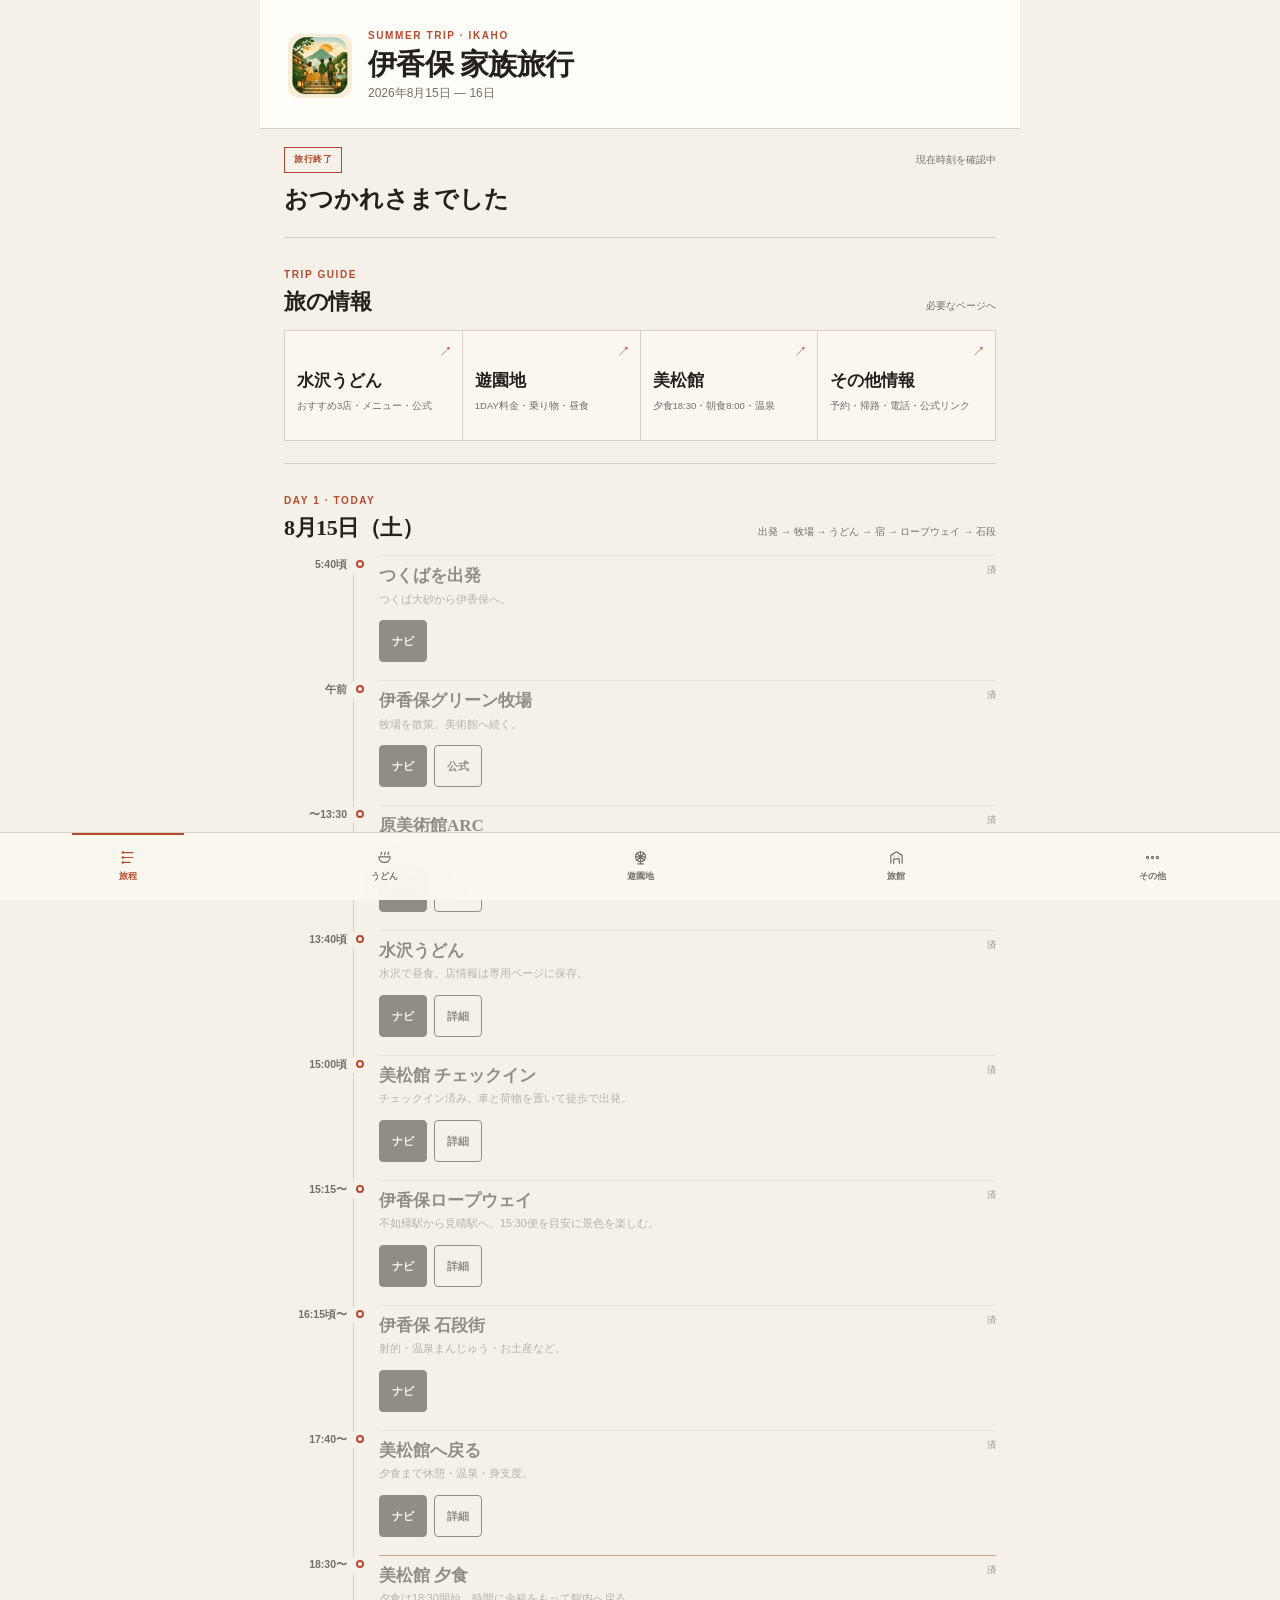
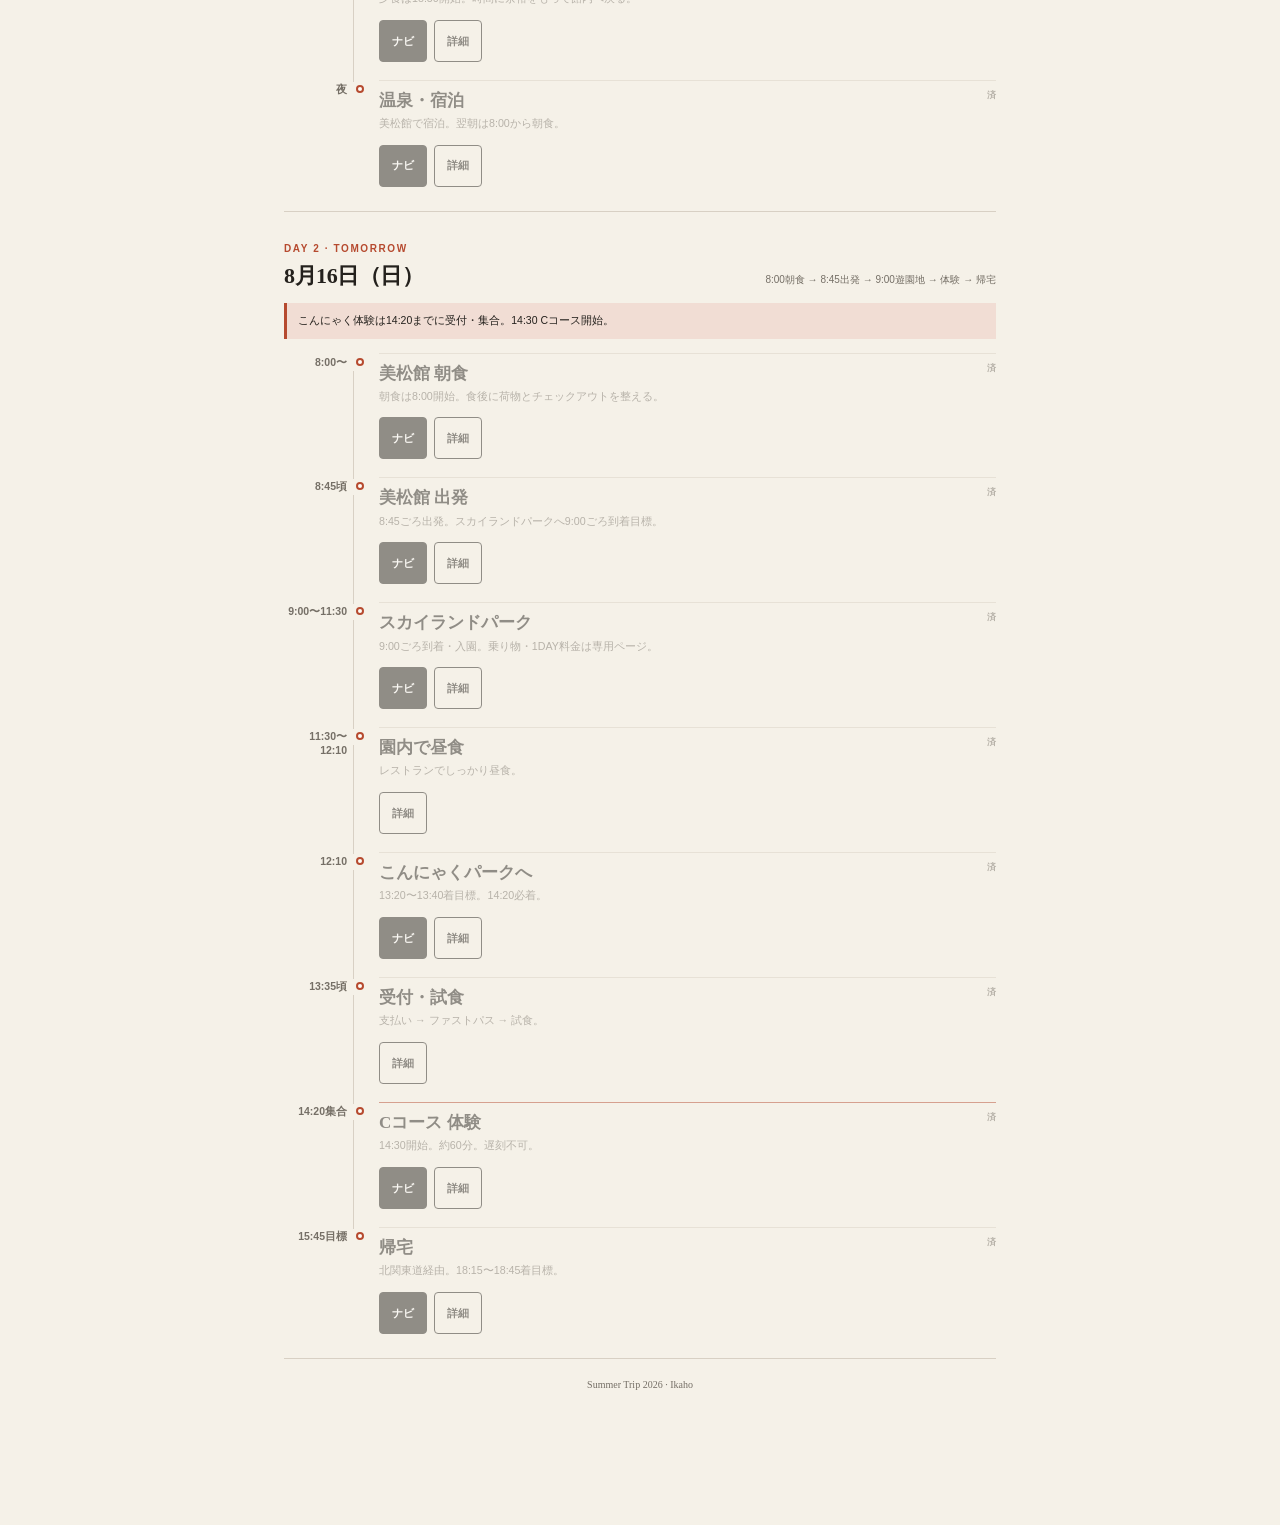
==== commit b4868e6b: "Show updated morning schedule on itinerary" ====
--- a/index.html
+++ b/index.html
@@ -1 +1 @@
-<!doctype html><html lang="ja"><head><meta charset="utf-8"><meta name="viewport" content="width=device-width,initial-scale=1,viewport-fit=cover"><meta name="theme-color" content="#f5f1e8"><meta name="mobile-web-app-capable" content="yes"><link rel="manifest" href="manifest.webmanifest"><link rel="icon" type="image/png" sizes="192x192" href="app-icon-family-192.png"><link rel="stylesheet" href="guide.css"><title>伊香保 家族旅行 2026</title></head><body><main class="shell"><header class="trip-hero"><img class="brand-icon" src="app-icon-family-192.png" alt=""><div><div class="eyebrow">SUMMER TRIP · IKAHO</div><h1>伊香保 家族旅行</h1><p>2026年8月15日 — 16日</p></div></header><section class="now-card" aria-live="polite"><div class="now-head"><span class="status-pill" id="nowBadge">次の予定</span><span class="muted-mini" id="updatedText">現在時刻を確認中</span></div><div class="now-grid"><div><div class="now-time" id="nowTime">—</div><div class="now-title" id="nowTitle">予定を読み込み中</div><div class="now-note" id="nowNote"></div></div><a class="btn solid" id="nowAction" href="#">ナビ</a></div></section><section class="section"><div class="section-head"><div><span class="kicker">TRIP GUIDE</span><h2>旅の情報</h2></div><span class="section-sub">必要なページへ</span></div><div class="portal-grid"><a class="portal-card" href="udon.html"><b>水沢うどん</b><small>おすすめ3店・メニュー・公式</small></a><a class="portal-card" href="skyland.html"><b>遊園地</b><small>1DAY料金・乗り物・昼食</small></a><a class="portal-card" href="hotel.html"><b>美松館</b><small>夕食18:30・温泉・館内案内</small></a><a class="portal-card" href="other.html"><b>その他情報</b><small>予約・帰路・電話・公式リンク</small></a></div></section><section class="section" id="day1"><div class="section-head"><div><span class="kicker">DAY 1 · TODAY</span><h2>8月15日（土）</h2></div><span class="section-sub">出発 → 牧場 → うどん → 宿 → ロープウェイ → 石段</span></div><div class="timeline" id="day1Timeline"></div></section><section class="section" id="day2"><div class="section-head"><div><span class="kicker">DAY 2 · TOMORROW</span><h2>8月16日（日）</h2></div><span class="section-sub">遊園地 → 体験 → 帰宅</span></div><div class="deadline">こんにゃく体験は14:20までに受付・集合。14:30 Cコース開始。</div><div class="timeline" id="day2Timeline"></div></section><p class="footer-note">Summer Trip 2026 · Ikaho</p></main><nav class="bottom-nav" aria-label="メインナビ"><a class="active" href="index.html"><svg viewBox="0 0 24 24"><path d="M6 5h12M6 12h12M6 19h8"/><circle cx="4" cy="5" r="1"/><circle cx="4" cy="12" r="1"/><circle cx="4" cy="19" r="1"/></svg><span>旅程</span></a><a href="udon.html"><svg viewBox="0 0 24 24"><path d="M4 11h16c0 5-3.5 8-8 8s-8-3-8-8Z"/><path d="M7 8c0-1.5 1-2 1-3.5M12 8c0-1.5 1-2 1-3.5M17 8c0-1.5 1-2 1-3.5"/></svg><span>うどん</span></a><a href="skyland.html"><svg viewBox="0 0 24 24"><circle cx="12" cy="11" r="7"/><path d="M12 4v14M5 11h14M7 6l10 10M17 6 7 16M12 18v3M8 21h8"/></svg><span>遊園地</span></a><a href="hotel.html"><svg viewBox="0 0 24 24"><path d="M4 20V9l8-5 8 5v11"/><path d="M8 20v-6h8v6M9 10h.01M15 10h.01"/></svg><span>旅館</span></a><a href="other.html"><svg viewBox="0 0 24 24"><circle cx="5" cy="12" r="1.5"/><circle cx="12" cy="12" r="1.5"/><circle cx="19" cy="12" r="1.5"/></svg><span>その他</span></a></nav><script src="trip.js"></script><script src="pwa.js"></script></body></html>+<!doctype html><html lang="ja"><head><meta charset="utf-8"><meta name="viewport" content="width=device-width,initial-scale=1,viewport-fit=cover"><meta name="theme-color" content="#f5f1e8"><meta name="mobile-web-app-capable" content="yes"><link rel="manifest" href="manifest.webmanifest"><link rel="icon" type="image/png" sizes="192x192" href="app-icon-family-192.png"><link rel="stylesheet" href="guide.css"><title>伊香保 家族旅行 2026</title></head><body><main class="shell"><header class="trip-hero"><img class="brand-icon" src="app-icon-family-192.png" alt=""><div><div class="eyebrow">SUMMER TRIP · IKAHO</div><h1>伊香保 家族旅行</h1><p>2026年8月15日 — 16日</p></div></header><section class="now-card" aria-live="polite"><div class="now-head"><span class="status-pill" id="nowBadge">次の予定</span><span class="muted-mini" id="updatedText">現在時刻を確認中</span></div><div class="now-grid"><div><div class="now-time" id="nowTime">—</div><div class="now-title" id="nowTitle">予定を読み込み中</div><div class="now-note" id="nowNote"></div></div><a class="btn solid" id="nowAction" href="#">ナビ</a></div></section><section class="section"><div class="section-head"><div><span class="kicker">TRIP GUIDE</span><h2>旅の情報</h2></div><span class="section-sub">必要なページへ</span></div><div class="portal-grid"><a class="portal-card" href="udon.html"><b>水沢うどん</b><small>おすすめ3店・メニュー・公式</small></a><a class="portal-card" href="skyland.html"><b>遊園地</b><small>1DAY料金・乗り物・昼食</small></a><a class="portal-card" href="hotel.html"><b>美松館</b><small>夕食18:30・朝食8:00・温泉</small></a><a class="portal-card" href="other.html"><b>その他情報</b><small>予約・帰路・電話・公式リンク</small></a></div></section><section class="section" id="day1"><div class="section-head"><div><span class="kicker">DAY 1 · TODAY</span><h2>8月15日（土）</h2></div><span class="section-sub">出発 → 牧場 → うどん → 宿 → ロープウェイ → 石段</span></div><div class="timeline" id="day1Timeline"></div></section><section class="section" id="day2"><div class="section-head"><div><span class="kicker">DAY 2 · TOMORROW</span><h2>8月16日（日）</h2></div><span class="section-sub">8:00朝食 → 8:45出発 → 9:00遊園地 → 体験 → 帰宅</span></div><div class="deadline">こんにゃく体験は14:20までに受付・集合。14:30 Cコース開始。</div><div class="timeline" id="day2Timeline"></div></section><p class="footer-note">Summer Trip 2026 · Ikaho</p></main><nav class="bottom-nav" aria-label="メインナビ"><a class="active" href="index.html"><svg viewBox="0 0 24 24"><path d="M6 5h12M6 12h12M6 19h8"/><circle cx="4" cy="5" r="1"/><circle cx="4" cy="12" r="1"/><circle cx="4" cy="19" r="1"/></svg><span>旅程</span></a><a href="udon.html"><svg viewBox="0 0 24 24"><path d="M4 11h16c0 5-3.5 8-8 8s-8-3-8-8Z"/><path d="M7 8c0-1.5 1-2 1-3.5M12 8c0-1.5 1-2 1-3.5M17 8c0-1.5 1-2 1-3.5"/></svg><span>うどん</span></a><a href="skyland.html"><svg viewBox="0 0 24 24"><circle cx="12" cy="11" r="7"/><path d="M12 4v14M5 11h14M7 6l10 10M17 6 7 16M12 18v3M8 21h8"/></svg><span>遊園地</span></a><a href="hotel.html"><svg viewBox="0 0 24 24"><path d="M4 20V9l8-5 8 5v11"/><path d="M8 20v-6h8v6M9 10h.01M15 10h.01"/></svg><span>旅館</span></a><a href="other.html"><svg viewBox="0 0 24 24"><circle cx="5" cy="12" r="1.5"/><circle cx="12" cy="12" r="1.5"/><circle cx="19" cy="12" r="1.5"/></svg><span>その他</span></a></nav><script src="trip.js"></script><script src="pwa.js"></script></body></html>
